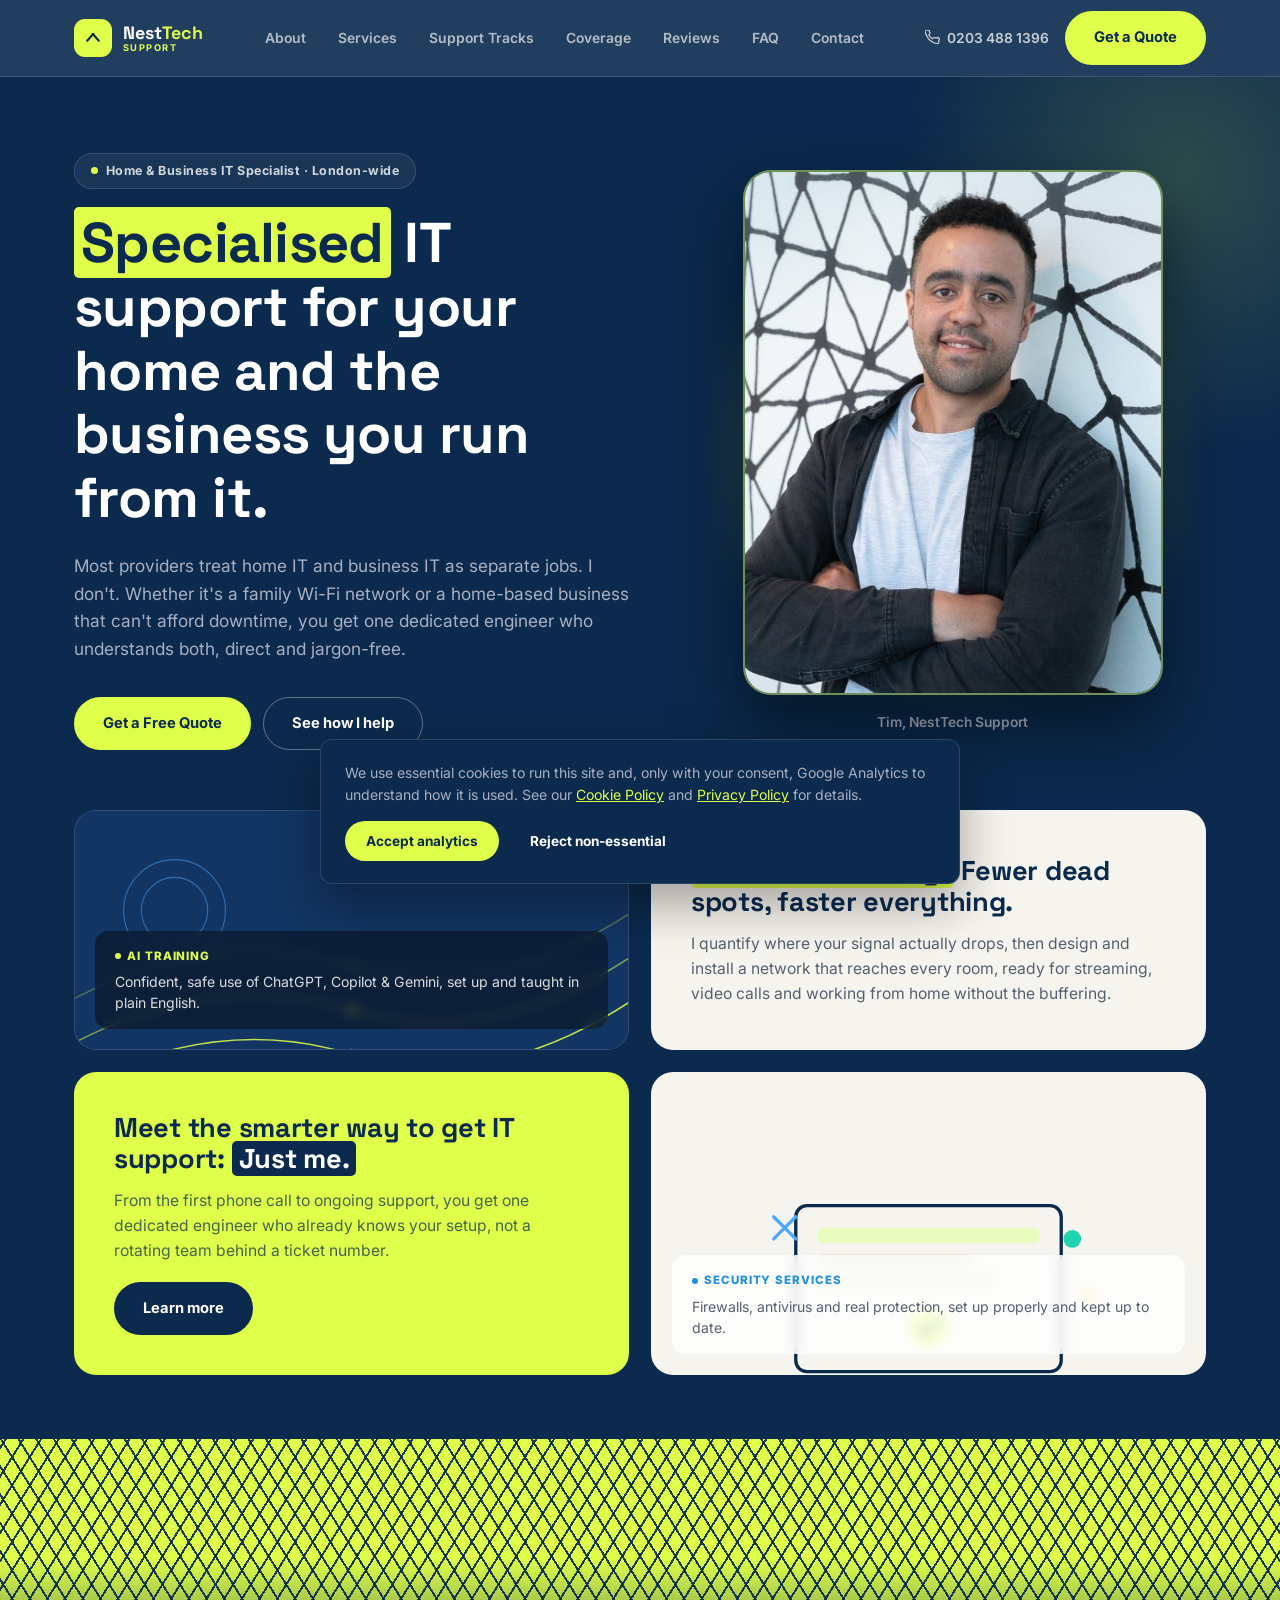
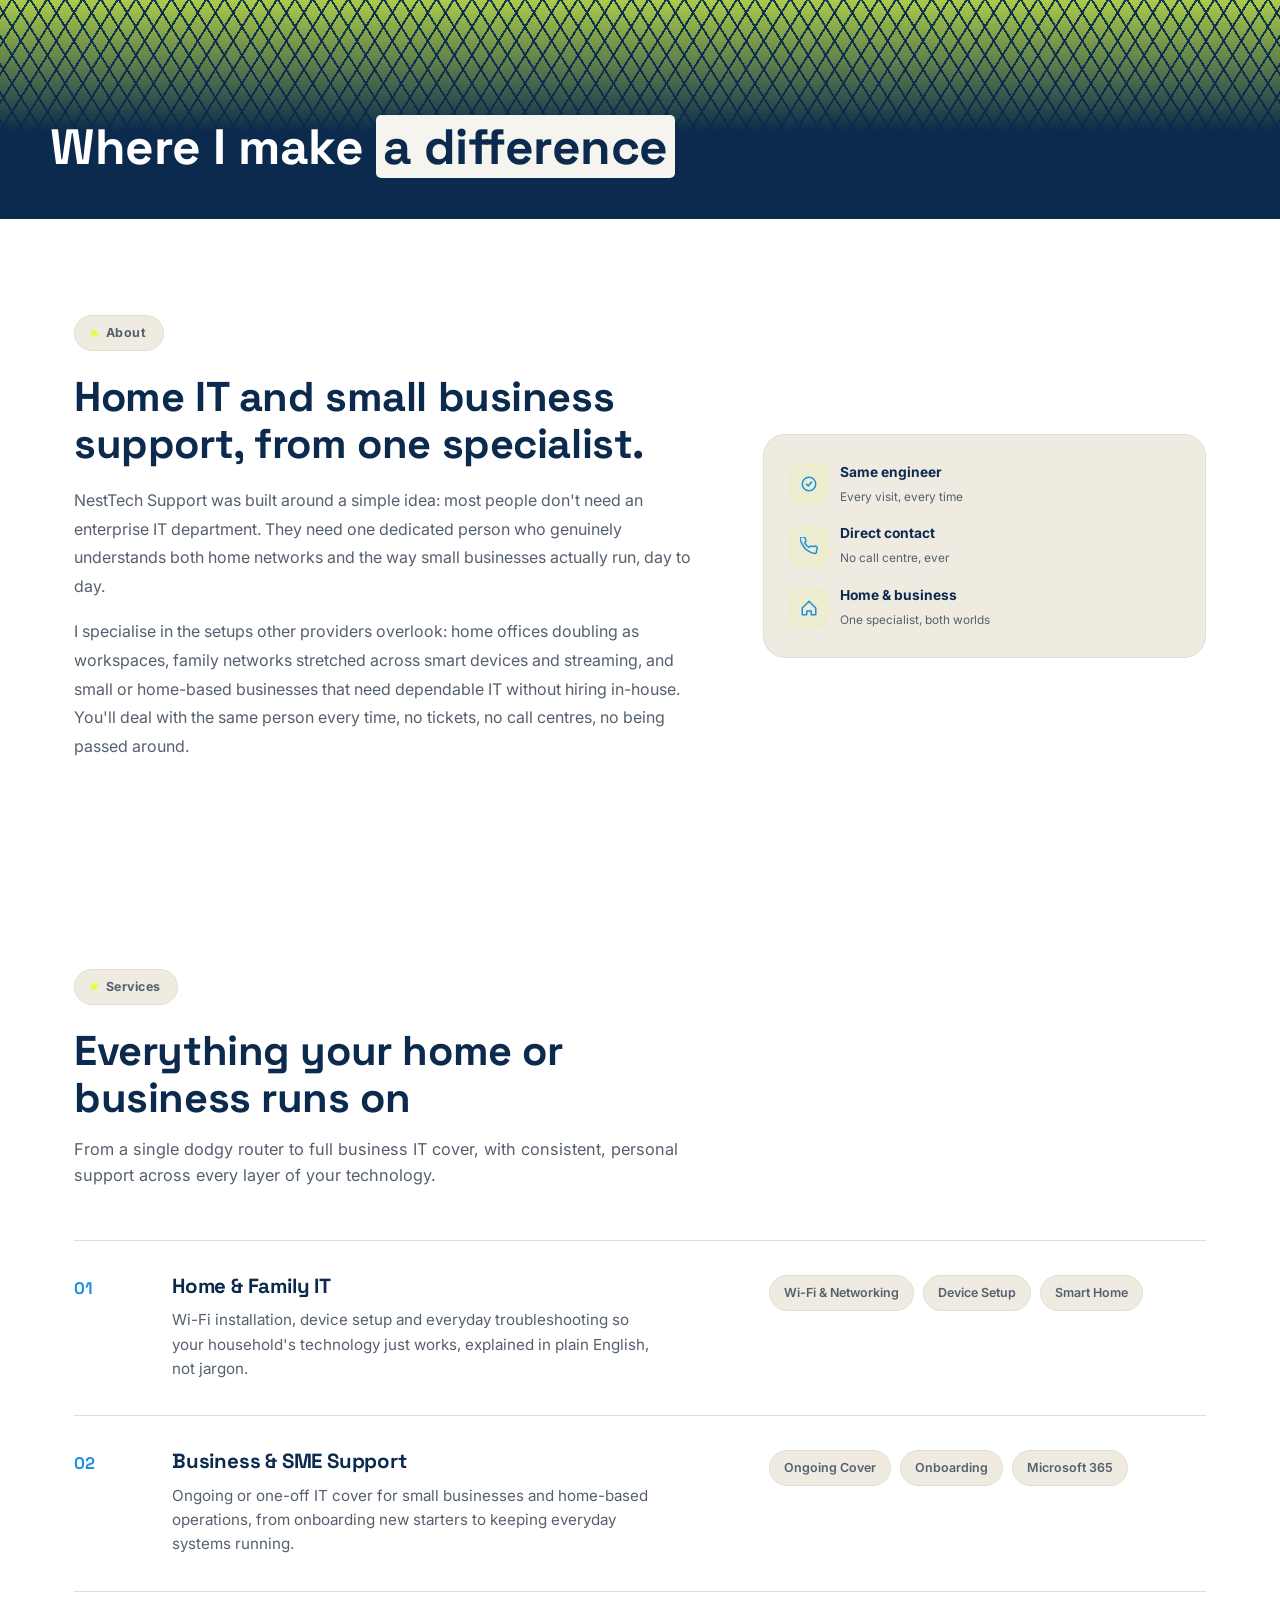
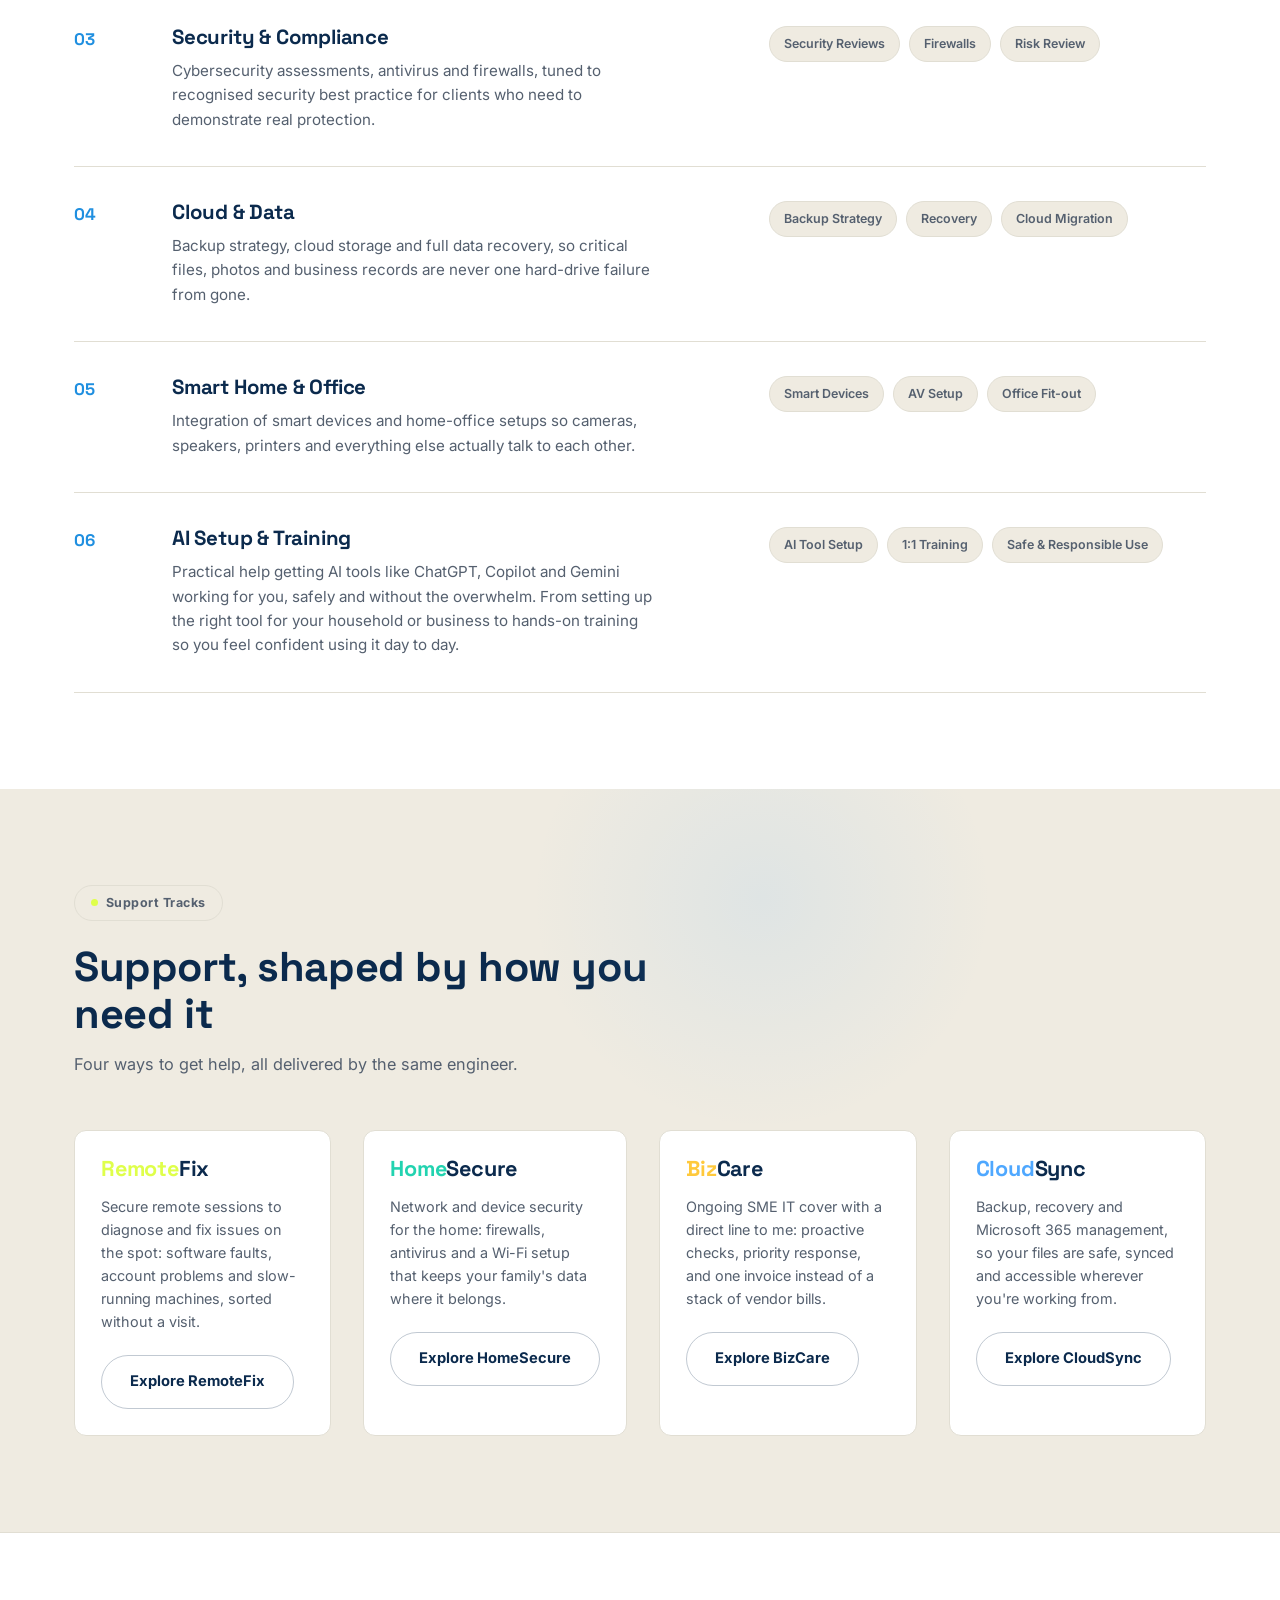
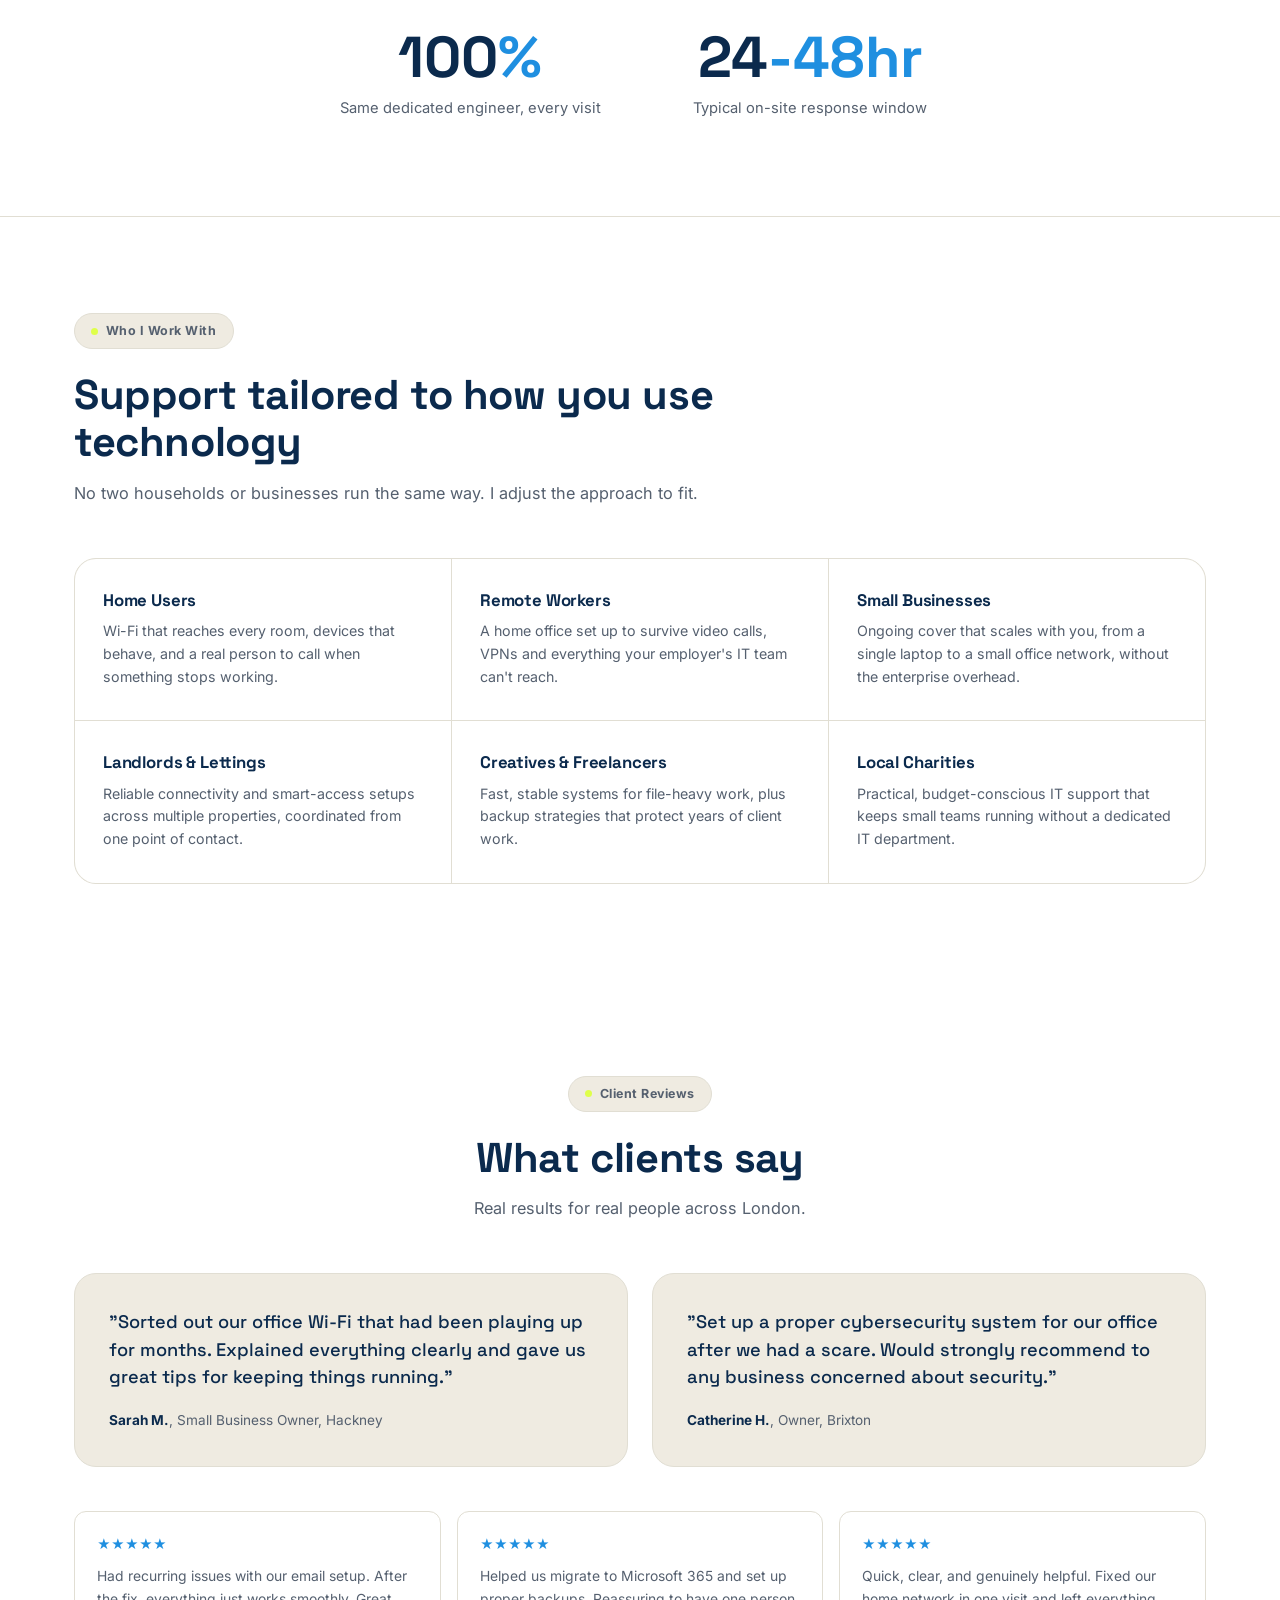
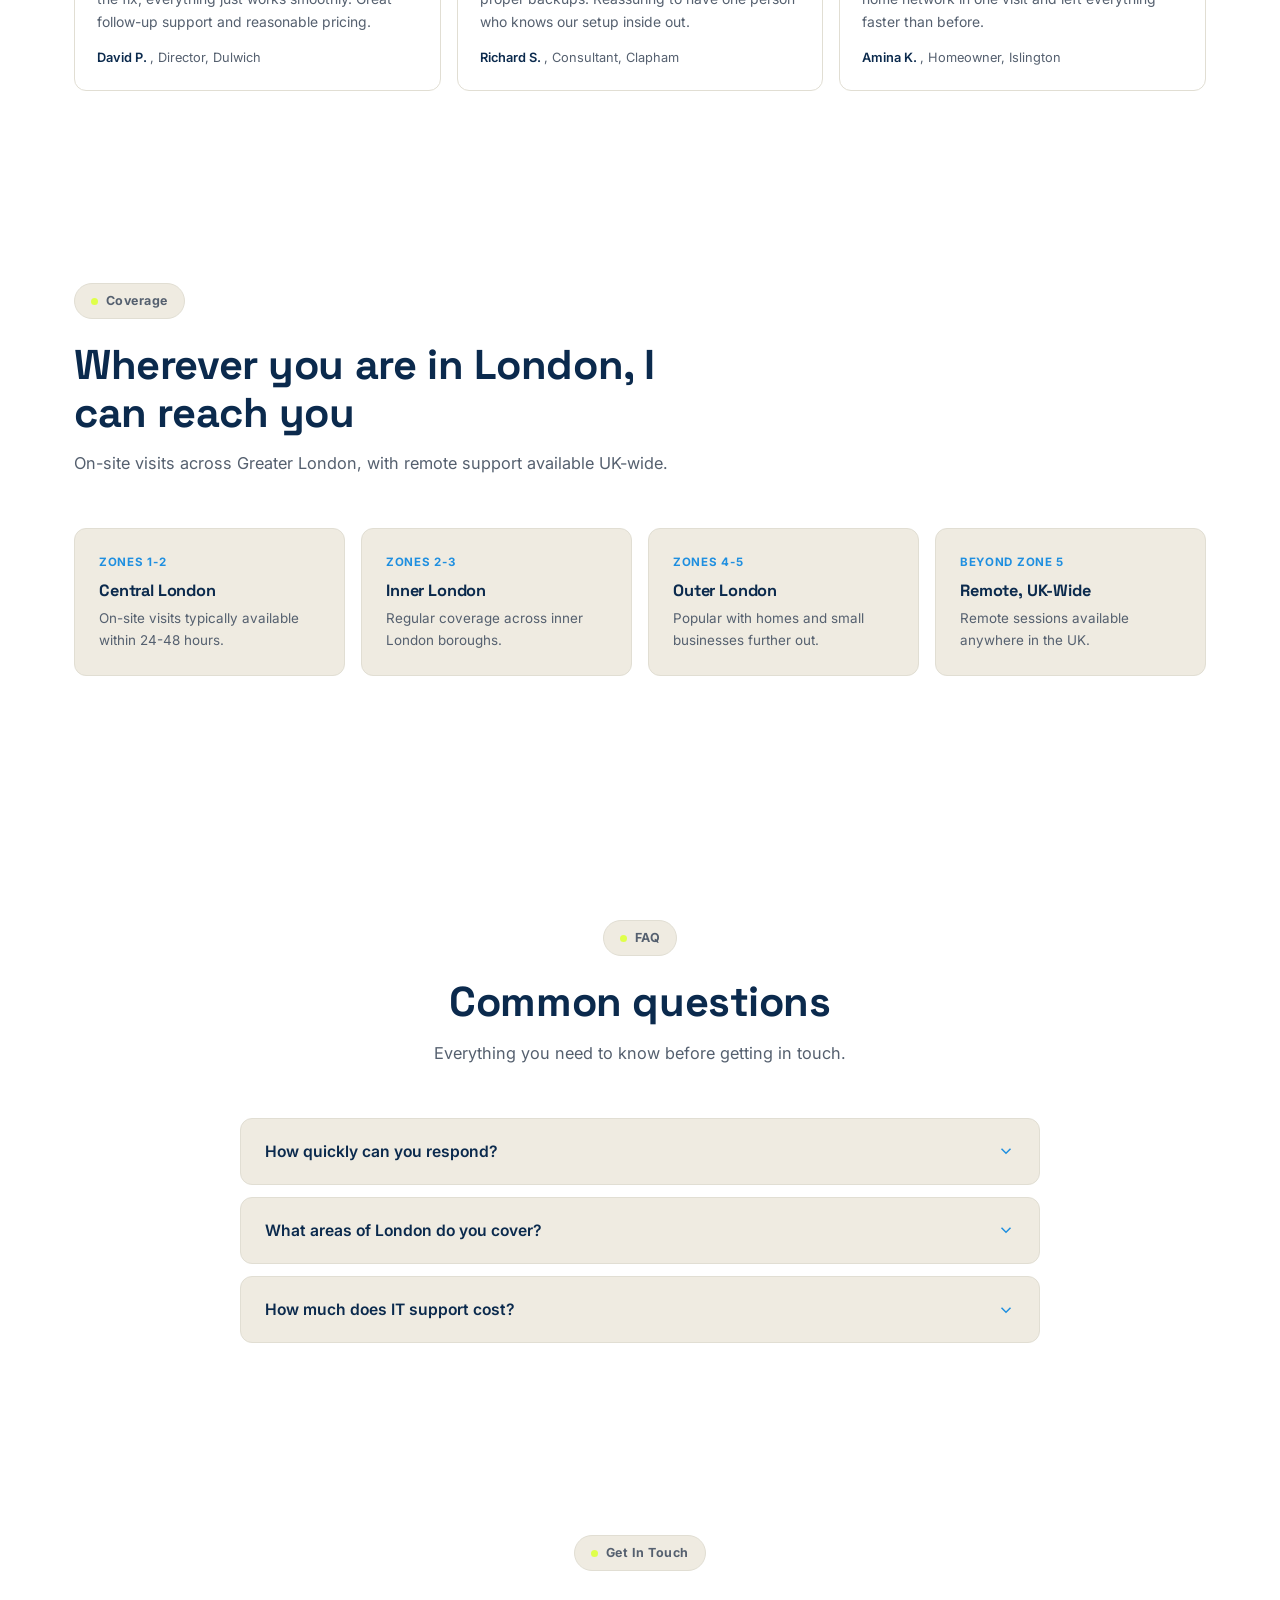
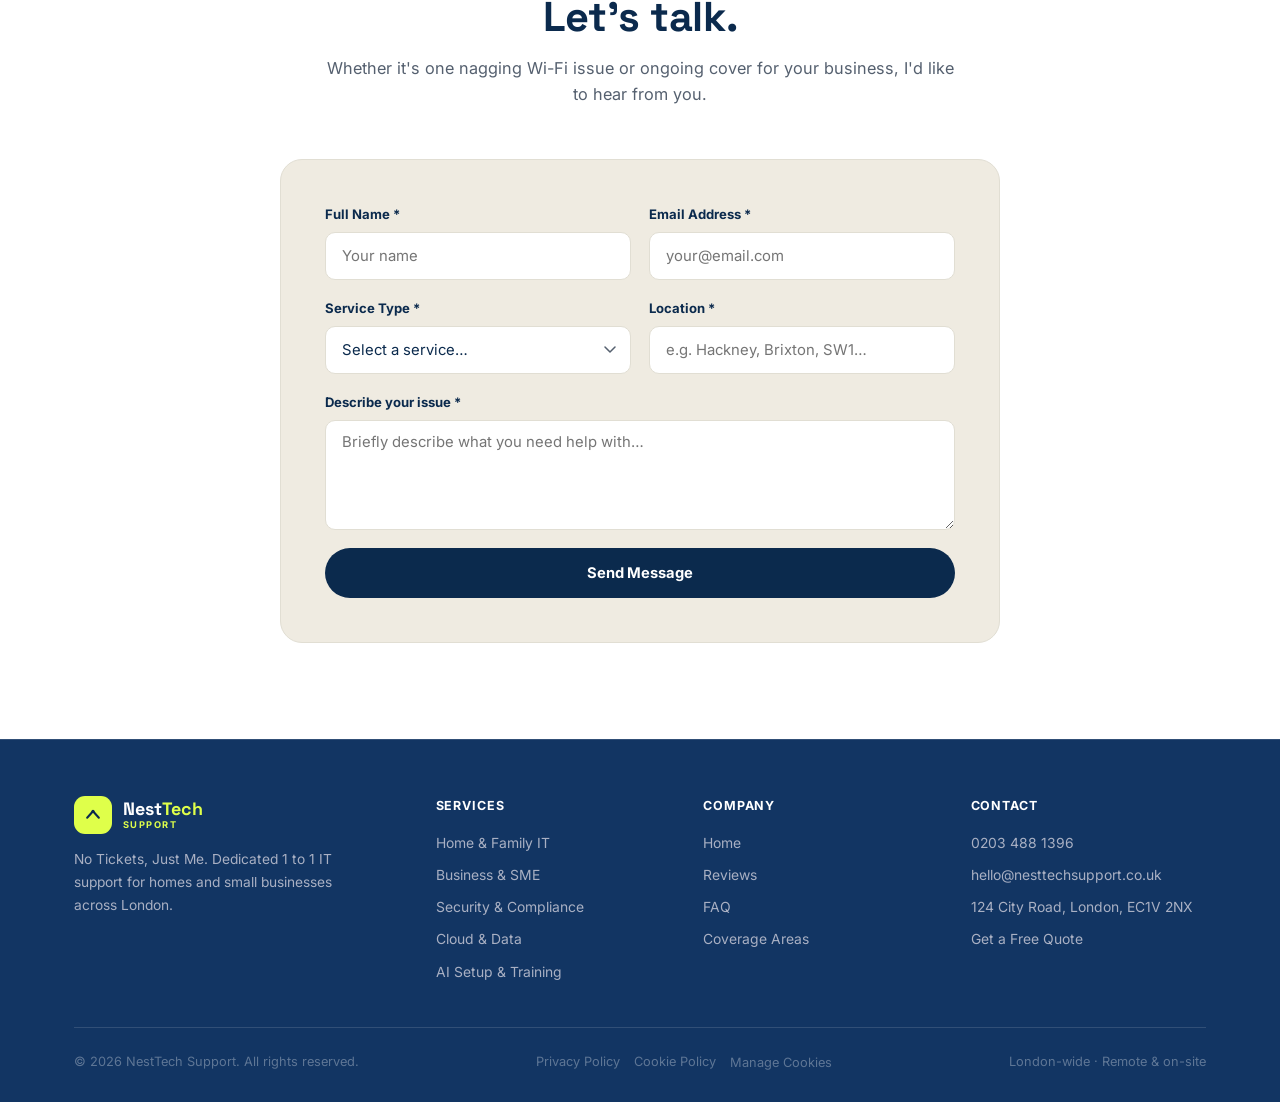
==== index.html @ c97bc536 "Add AI Training and Security Services snippets to hero illustration boxes The two decorative split-v" ====
<!DOCTYPE html>
<html lang="en">
<head>
<!-- Google tag (gtag.js) is loaded conditionally by cookie-consent.js, only after the visitor accepts analytics cookies -->
<meta charset="UTF-8" />
<meta name="viewport" content="width=device-width, initial-scale=1.0" />
<title>NestTech Support | 1 to 1 IT Support Across London</title>
<meta name="description" content="NestTech Support: 1 to 1 IT support for homes and small businesses across London. Remote and on-site. Call 0203 488 1396." />
<meta name="robots" content="index, follow" />
<link rel="canonical" href="https://nesttechsupport.com/" />
<meta property="og:title" content="NestTech Support | 1 to 1 IT Support Across London" />
<meta property="og:description" content="Direct, personal IT support for homes and small businesses across London. No tickets, no call centres, just one dedicated engineer." />
<meta property="og:type" content="website" />
<meta property="og:url" content="https://nesttechsupport.com/" />
<meta property="og:image" content="https://nesttechsupport.com/nesttech-support-it-engineer-london.jpg" />
<meta property="og:locale" content="en_GB" />
<meta name="twitter:card" content="summary_large_image" />
<meta name="twitter:title" content="NestTech Support | 1 to 1 IT Support London" />
<meta name="twitter:description" content="Direct, personal IT support for homes and small businesses across London. Call 0203 488 1396." />
<meta name="twitter:image" content="https://nesttechsupport.com/nesttech-support-it-engineer-london.jpg" />
<script type="application/ld+json">
{
  "@context": "https://schema.org",
  "@type": "LocalBusiness",
  "@id": "https://nesttechsupport.com/#business",
  "name": "NestTech Support",
  "description": "1 to 1 IT support for homes and small businesses across London. Direct, jargon-free help with Wi-Fi, networks, devices, security, backups and small business IT, delivered by the same engineer every time.",
  "url": "https://nesttechsupport.com",
  "telephone": "+442034881396",
  "email": "hello@nesttechsupport.co.uk",
  "image": "https://nesttechsupport.com/nesttech-support-it-engineer-london.jpg",
  "address": { "@type": "PostalAddress", "streetAddress": "124 City Road", "addressLocality": "London", "postalCode": "EC1V 2NX", "addressCountry": "GB" },
  "areaServed": [
    { "@type": "City", "name": "London" },
    { "@type": "Country", "name": "United Kingdom" }
  ],
  "openingHours": "Mo-Sa 08:00-20:00",
  "priceRange": "££",
  "knowsAbout": ["Home Wi-Fi and networking", "Small business IT support", "Cybersecurity and firewalls", "Cloud backup and data recovery", "Smart home setup", "Microsoft 365", "AI tools setup and training"],
  "hasOfferCatalog": {
    "@type": "OfferCatalog",
    "name": "IT Support Services",
    "itemListElement": [
      { "@type": "Offer", "itemOffered": { "@type": "Service", "name": "Home & Family IT", "description": "Wi-Fi installation, device setup and everyday troubleshooting for homes." } },
      { "@type": "Offer", "itemOffered": { "@type": "Service", "name": "Business & SME Support", "description": "Ongoing or one-off IT cover for small businesses and home-based operations." } },
      { "@type": "Offer", "itemOffered": { "@type": "Service", "name": "Security Services", "description": "Cybersecurity assessments, antivirus and firewalls for homes and businesses." } },
      { "@type": "Offer", "itemOffered": { "@type": "Service", "name": "Cloud & Data Backup", "description": "Backup strategy, cloud storage and data recovery." } },
      { "@type": "Offer", "itemOffered": { "@type": "Service", "name": "Smart Home & Office Setup", "description": "Integration of smart devices and home-office technology." } },
      { "@type": "Offer", "itemOffered": { "@type": "Service", "name": "AI Setup & Training", "description": "Setup and hands-on training for AI tools such as ChatGPT, Copilot and Gemini, for homes and small businesses." } }
    ]
  }
}
</script>
<script type="application/ld+json">
{
  "@context": "https://schema.org",
  "@type": "FAQPage",
  "mainEntity": [
    {
      "@type": "Question",
      "name": "How quickly can you respond?",
      "acceptedAnswer": { "@type": "Answer", "text": "For remote support I can often connect within the hour. On-site visits are typically booked within 24-48 hours, with same-day availability depending on schedule. Call 0203 488 1396 for urgent issues." }
    },
    {
      "@type": "Question",
      "name": "What areas of London do you cover?",
      "acceptedAnswer": { "@type": "Answer", "text": "The whole of Greater London, zones 1 through 5, covering both central boroughs and outer suburbs. Remote support is available UK-wide." }
    },
    {
      "@type": "Question",
      "name": "How much does IT support cost?",
      "acceptedAnswer": { "@type": "Answer", "text": "Remote sessions start from £45 and on-site visits from £75. A free quote is always available before any work begins, no hidden charges." }
    }
  ]
}
</script>
<link rel="preconnect" href="https://fonts.googleapis.com" />
<link rel="preconnect" href="https://fonts.gstatic.com" crossorigin />
<link href="https://fonts.googleapis.com/css2?family=Space+Grotesk:wght@500;600;700&family=Inter:wght@400;500;600;700;800&display=swap" rel="stylesheet" />
<link rel="icon" type="image/svg+xml" href="data:image/svg+xml,%3Csvg xmlns='http://www.w3.org/2000/svg' viewBox='0 0 64 64'%3E%3Crect width='64' height='64' rx='16' fill='%23DFFF4A'/%3E%3Cpath d='M15 40 L32 21 L49 40' stroke='white' stroke-width='5.5' fill='none' stroke-linecap='round' stroke-linejoin='round'/%3E%3Ccircle cx='32' cy='21' r='4.5' fill='white'/%3E%3C/svg%3E" />
<link rel="icon" type="image/png" sizes="32x32" href="favicon-32x32.png" />
<link rel="icon" type="image/png" sizes="16x16" href="favicon-16x16.png" />
<link rel="apple-touch-icon" sizes="180x180" href="apple-touch-icon.png" />
<link rel="shortcut icon" href="favicon.ico" />
<link rel="stylesheet" href="cookie-consent.css" />
<script src="cookie-consent.js" defer></script>

<style>
  :root {
    --ink:        #0B2A4D;
    --panel:      #123563;
    --panel2:     #17406F;
    --edge:       rgba(255,255,255,.13);
    --paper:      #F6F4EE;
    --paper2:     #EFEBE1;
    --amber:      #DFFF4A;
    --amber-dark: #1F8FE0;
    --amber-soft: #EAFBBF;
    --teal:       #22D3B0;
    --gold:       #FFC93C;
    --sky:        #4FA8FF;
    --white:      #ffffff;
    --body-d:     #A9B0C3;
    --body-l:     #55606F;
    --line-l:     #E1DED3;
    --r:          22px;
    --r-sm:       12px;
  }
  * , *::before, *::after { box-sizing: border-box; margin: 0; padding: 0; }
  html { scroll-behavior: smooth; }
  body { font-family: 'Inter', sans-serif; background: var(--white); color: var(--ink); line-height: 1.6; -webkit-font-smoothing: antialiased; }
  img { max-width: 100%; display: block; }
  a { color: inherit; text-decoration: none; }
  ul { list-style: none; }
  .container { max-width: 1180px; margin: 0 auto; padding: 0 24px; }
  ::selection { background: var(--amber); color: var(--ink); }
  :focus-visible { outline: 2px solid var(--amber); outline-offset: 3px; }
  mark { font-style: normal; padding: 0 7px; border-radius: 5px; box-decoration-break: clone; -webkit-box-decoration-break: clone; }
  mark.hl-light { background: var(--paper); color: var(--ink); }
  mark.hl-amber { background: var(--amber); color: var(--ink); }
  mark.hl-dark  { background: var(--ink); color: var(--white); }

  h1, h2, h3, h4 { font-family: 'Space Grotesk', sans-serif; font-weight: 700; line-height: 1.14; letter-spacing: -.01em; }
  h2 { font-size: clamp(1.9rem, 3.6vw, 2.6rem); }
  h3 { font-size: 1.2rem; }

  .btn { display: inline-flex; align-items: center; gap: 8px; padding: 14px 28px; border-radius: 100px; font-family: 'Inter', sans-serif; font-weight: 700; font-size: .92rem; cursor: pointer; transition: all .18s ease; border: 1.5px solid transparent; white-space: nowrap; }
  .btn-amber { background: var(--amber); color: var(--ink); }
  .btn-amber:hover { background: var(--white); transform: translateY(-2px); }
  .btn-outline-w { background: transparent; color: var(--white); border-color: rgba(255,255,255,.35); }
  .btn-outline-w:hover { border-color: #fff; background: rgba(255,255,255,.06); }
  .btn-outline-ink { background: transparent; color: var(--ink); border-color: rgba(11,42,77,.25); }
  .btn-outline-ink:hover { border-color: var(--ink); background: rgba(11,42,77,.05); }
  .btn-ink { background: var(--ink); color: var(--white); }
  .btn-ink:hover { background: #000; transform: translateY(-2px); }

  .eyebrow-pill { display: inline-flex; align-items: center; gap: 8px; background: var(--paper2); border: 1px solid var(--line-l); padding: 7px 16px; border-radius: 100px; font-size: .78rem; font-weight: 700; letter-spacing: .04em; color: var(--body-l); margin-bottom: 22px; }
  .eyebrow-pill .dot { width: 7px; height: 7px; border-radius: 50%; background: var(--amber); animation: dotPulse 2.2s ease-in-out infinite; }
  @keyframes dotPulse { 0%, 100% { opacity: 1; transform: scale(1); } 50% { opacity: .45; transform: scale(1.4); } }
  .on-dark .eyebrow-pill, .hero .eyebrow-pill { background: rgba(255,255,255,.06); border-color: var(--edge); color: rgba(255,255,255,.8); }
  .eyebrow-ink { display: inline-flex; align-items: center; gap: 8px; font-size: .78rem; font-weight: 800; letter-spacing: .08em; text-transform: uppercase; color: var(--amber-dark); margin-bottom: 14px; }

  section { padding: 96px 0; }
  .on-dark { background: var(--ink); color: var(--white); }
  .section-header { max-width: 640px; margin-bottom: 52px; }
  .section-header.center { margin-left: auto; margin-right: auto; text-align: center; }
  .section-header p { color: var(--body-l); margin-top: 14px; font-size: 1.02rem; }
  .on-dark .section-header p { color: var(--body-d); }
  .on-dark h2, .on-dark h3 { color: var(--white); }
  .eyebrow-pill.on-dark-pill { background: rgba(255,255,255,.06); border-color: var(--edge); color: rgba(255,255,255,.8); }

  /* ============ HEADER ============ */
  header { position: sticky; top: 0; z-index: 100; background: rgba(11,42,77,.9); backdrop-filter: blur(14px); border-bottom: 1px solid var(--edge); }
  .header-inner { display: flex; align-items: center; justify-content: space-between; height: 76px; }
  .logo { display: flex; align-items: center; gap: 11px; }
  .logo-mark { width: 38px; height: 38px; border-radius: 11px; background: var(--amber); display: flex; align-items: center; justify-content: center; flex-shrink: 0; }
  .logo-word { font-family: 'Space Grotesk', sans-serif; font-weight: 700; font-size: 1.12rem; color: var(--white); line-height: 1.1; }
  .logo-word span { color: var(--amber); }
  .logo-sub { display: block; font-family: 'Inter'; font-weight: 700; font-size: .58rem; letter-spacing: .16em; color: rgba(255,255,255,.42); margin-top: 1px; }
  nav { display: flex; align-items: center; gap: 2px; }
  nav a { color: rgba(255,255,255,.66); font-size: .87rem; font-weight: 600; padding: 9px 15px; border-radius: 100px; transition: all .15s; }
  nav a:hover { color: var(--white); background: rgba(255,255,255,.07); }
  .header-cta { display: flex; align-items: center; gap: 16px; }
  .header-phone { color: rgba(255,255,255,.75); font-size: .86rem; font-weight: 600; display: flex; align-items: center; gap: 7px; }
  .hamburger { display: none; background: none; border: none; cursor: pointer; padding: 8px; }
  .hamburger span { display: block; width: 22px; height: 2px; background: var(--white); margin: 5px 0; border-radius: 2px; }
  @media (max-width: 900px) {
    nav { display: none; }
    .header-phone { display: none; }
    .hamburger { display: block; }
    nav.open { display: flex; flex-direction: column; align-items: flex-start; position: absolute; top: 76px; left: 0; right: 0; background: var(--ink); padding: 12px 24px 22px; border-bottom: 1px solid var(--edge); gap: 2px; }
  }

  /* ============ HERO ============ */
  .hero { padding: 76px 0 0; position: relative; overflow: hidden; background: var(--ink); color: var(--white); }
  .hero::before { content:''; position:absolute; top:-200px; right:-200px; width:600px; height:600px; background: radial-gradient(circle, rgba(223,255,74,.16), transparent 65%); pointer-events:none; }
  .hero-top-grid { position: relative; z-index: 1; display: grid; grid-template-columns: 1.15fr 1fr; gap: 44px; align-items: center; margin-bottom: 60px; }
  @media (max-width: 900px) { .hero-top-grid { grid-template-columns: 1fr; } }
  .hero-inner { max-width: 620px; }
  .hero h1 { font-size: clamp(2.3rem, 4.6vw, 3.5rem); color: var(--white); margin-bottom: 22px; }
  .hero-lede { color: var(--body-d); font-size: 1.08rem; max-width: 560px; margin-bottom: 34px; }
  .hero-ctas { display: flex; gap: 12px; flex-wrap: wrap; }

  .hero-photo-col { position: relative; justify-self: center; width: 100%; max-width: 420px; }
  .hero-photo-glow { position: absolute; inset: -30px; background: radial-gradient(circle, rgba(223,255,74,.35), transparent 68%); filter: blur(10px); z-index: 0; animation: glowPulse 5s ease-in-out infinite; }
  .hero-photo-frame { position: relative; z-index: 1; border-radius: 28px; overflow: hidden; aspect-ratio: 4 / 5; box-shadow: 0 30px 70px rgba(0,0,0,.5); border: 2px solid rgba(223,255,74,.45); animation: floatY 6s ease-in-out infinite; background: var(--panel); }
  .hero-photo-frame img { width: 100%; height: 100%; object-fit: cover; display: block; }
  .hero-photo-caption { text-align: center; margin-top: 16px; font-size: .86rem; color: var(--body-d); font-weight: 600; }

  @keyframes floatY { 0%, 100% { transform: translateY(0); } 50% { transform: translateY(-14px); } }
  @keyframes glowPulse { 0%, 100% { opacity: .55; transform: scale(1); } 50% { opacity: .9; transform: scale(1.05); } }

  /* split visual+highlight rows (the "particularly good" pattern) */
  .split-rows { display: flex; flex-direction: column; gap: 22px; margin-bottom: 8px; }
  .split-row { display: grid; grid-template-columns: 1fr 1fr; gap: 22px; align-items: stretch; }
  @media (max-width: 820px) { .split-row { grid-template-columns: 1fr; } }
  .split-visual { border-radius: var(--r); overflow: hidden; background: var(--panel); border: 1px solid var(--edge); min-height: 240px; position: relative; }
  .split-card-paper { border-radius: var(--r); background: var(--paper); color: var(--ink); padding: 40px; display: flex; flex-direction: column; justify-content: center; }
  .split-card-paper h3 { font-size: clamp(1.35rem, 2.6vw, 1.7rem); margin-bottom: 14px; }
  .split-card-paper p { color: var(--body-l); font-size: .98rem; }
  .split-card-amber { border-radius: var(--r); background: var(--amber); color: var(--ink); padding: 40px; display: flex; flex-direction: column; justify-content: center; }
  .split-card-amber h3 { font-size: clamp(1.35rem, 2.6vw, 1.7rem); margin-bottom: 14px; }
  .split-card-amber p { color: rgba(11,42,77,.72); font-size: .98rem; margin-bottom: 18px; }
  .split-illustration { position: absolute; inset: 0; }
  .split-visual-caption { position: absolute; left: 20px; right: 20px; bottom: 20px; z-index: 2; padding: 16px 20px; border-radius: 14px; }
  .split-visual-caption .tag { display: flex; align-items: center; gap: 6px; font-size: .72rem; font-weight: 800; letter-spacing: .08em; text-transform: uppercase; margin-bottom: 6px; }
  .split-visual-caption p { font-size: .88rem; line-height: 1.5; margin: 0; }
  .split-visual-caption.on-dark { background: rgba(9,13,24,.55); backdrop-filter: blur(6px); -webkit-backdrop-filter: blur(6px); }
  .split-visual-caption.on-dark .tag { color: var(--amber); }
  .split-visual-caption.on-dark p { color: rgba(255,255,255,.85); }
  .split-visual-caption.on-light { background: rgba(255,255,255,.78); backdrop-filter: blur(6px); -webkit-backdrop-filter: blur(6px); }
  .split-visual-caption.on-light .tag { color: var(--amber-dark); }
  .split-visual-caption.on-light p { color: var(--body-l); }

  /* ============ HALFTONE IMPACT BAND ============ */
  .impact-band { position: relative; background: var(--ink); min-height: 380px; display: flex; align-items: flex-end; overflow: hidden; padding: 0; }
  .halftone-layer { position: absolute; top: 0; left: 0; right: 0; height: 82%; background: var(--amber);
    background-image:
      repeating-linear-gradient(58deg, rgba(11,42,77,.92) 0 2px, transparent 2px 15px),
      repeating-linear-gradient(-58deg, rgba(11,42,77,.92) 0 2px, transparent 2px 15px);
    -webkit-mask-image: linear-gradient(to bottom, #000 0%, #000 38%, transparent 94%);
    mask-image: linear-gradient(to bottom, #000 0%, #000 38%, transparent 94%);
  }
  .impact-content { position: relative; z-index: 1; padding: 44px 0 44px; width: 100%; }
  .impact-content h2 { font-size: clamp(2rem, 4.6vw, 3.1rem); color: var(--white); }

  /* ============ ABOUT ============ */
  .about-grid { display: grid; grid-template-columns: 1.3fr .9fr; gap: 48px; align-items: center; }
  @media (max-width: 820px) { .about-grid { grid-template-columns: 1fr; } }
  .about-grid h2 { margin-bottom: 18px; color: var(--ink); }
  .about-grid p { color: var(--body-l); font-size: 1rem; line-height: 1.8; margin-bottom: 16px; }
  .about-badges { display: flex; flex-direction: column; gap: 14px; background: var(--paper2); border: 1px solid var(--line-l); border-radius: var(--r); padding: 26px; }
  .cred-badge-sm { display: flex; align-items: center; gap: 12px; }
  .cred-badge-sm .ic { width: 38px; height: 38px; border-radius: 10px; background: rgba(223,255,74,.1); border: 1px solid rgba(223,255,74,.25); color: var(--amber-dark); display: flex; align-items: center; justify-content: center; flex-shrink: 0; }
  .cred-badge-sm strong { display: block; font-size: .86rem; color: var(--ink); }
  .cred-badge-sm span { font-size: .74rem; color: var(--body-l); }

  /* ============ NUMBERED CAPABILITIES ============ */
  .cap-list { display: flex; flex-direction: column; }
  .cap-row { display: grid; grid-template-columns: 70px 1.3fr 1fr; gap: 28px; padding: 34px 0; border-top: 1px solid var(--line-l); align-items: start; }
  .cap-list .cap-row:last-child { border-bottom: 1px solid var(--line-l); }
  @media (max-width: 760px) { .cap-row { grid-template-columns: 50px 1fr; } .cap-row .cap-pills { grid-column: 2; } }
  .cap-num { font-family: 'Space Grotesk', sans-serif; font-weight: 700; font-size: 1.05rem; color: var(--amber-dark); }
  .cap-row h3 { font-size: 1.28rem; margin-bottom: 10px; color: var(--ink); }
  .cap-row p { color: var(--body-l); font-size: .95rem; max-width: 480px; }
  .cap-pills { display: flex; flex-wrap: wrap; gap: 9px; align-content: flex-start; }
  .cap-pill { font-size: .78rem; font-weight: 600; color: var(--body-l); border: 1px solid var(--line-l); padding: 7px 14px; border-radius: 100px; background: var(--paper2); }

  /* ============ SUITE / TABS ============ */
  .suite { background: var(--paper2); position: relative; overflow: hidden; }
  .suite::before { content:''; position:absolute; top:-140px; left:40%; width:500px; height:500px; background: radial-gradient(circle, rgba(79,168,255,.10), transparent 65%); pointer-events:none; }
  .suite-grid { position: relative; z-index: 1; display: grid; grid-template-columns: repeat(4, 1fr); gap: 32px; }
  @media (max-width: 940px) { .suite-grid { grid-template-columns: 1fr 1fr; } }
  @media (max-width: 560px) { .suite-grid { grid-template-columns: 1fr; } }
  .suite-item { background: var(--white); border: 1px solid var(--line-l); border-radius: var(--r-sm); padding: 26px; transition: transform .25s ease, box-shadow .25s ease, border-color .25s ease; }
  .suite-item:hover { transform: translateY(-5px); box-shadow: 0 18px 34px rgba(11,42,77,.08); border-color: rgba(223,255,74,.35); }
  .suite-item h3 { font-size: 1.35rem; margin-bottom: 14px; }
  .suite-item h3 .c2 { color: var(--ink); }
  .suite-item p { color: var(--body-l); font-size: .9rem; margin-bottom: 22px; min-height: 84px; }

  /* ============ STATS ============ */
  .stats-band { background: var(--white); border-top: 1px solid var(--line-l); border-bottom: 1px solid var(--line-l); }
  .stats-grid { display: grid; grid-template-columns: repeat(3, 1fr); gap: 32px; text-align: center; }
  .stats-grid.stats-grid-2 { grid-template-columns: repeat(2, 1fr); max-width: 620px; margin: 0 auto; gap: 60px; }
  @media (max-width: 700px) { .stats-grid { grid-template-columns: 1fr; } .stats-grid.stats-grid-2 { gap: 32px; } }
  .stat-num { font-family: 'Space Grotesk', sans-serif; font-weight: 700; font-size: clamp(2.6rem, 5vw, 3.6rem); color: var(--ink); line-height: 1; }
  .stat-num span { color: var(--amber-dark); }
  .stat-label { color: var(--body-l); font-size: .92rem; margin-top: 10px; }

  /* ============ AUDIENCE GRID ============ */
  .audience-grid { display: grid; grid-template-columns: repeat(3, 1fr); gap: 1px; background: var(--line-l); border: 1px solid var(--line-l); border-radius: var(--r); overflow: hidden; }
  @media (max-width: 820px) { .audience-grid { grid-template-columns: 1fr 1fr; } }
  @media (max-width: 560px) { .audience-grid { grid-template-columns: 1fr; } }
  .audience-cell { background: var(--white); padding: 32px 28px; transition: background .25s ease; }
  .audience-cell:hover { background: var(--paper2); }
  .audience-cell h3 { font-size: 1.05rem; margin-bottom: 10px; color: var(--ink); }
  .audience-cell p { color: var(--body-l); font-size: .89rem; }

  /* ============ TESTIMONIALS ============ */
  .testi-feature { display: grid; grid-template-columns: 1fr 1fr; gap: 24px; margin-bottom: 44px; }
  @media (max-width: 820px) { .testi-feature { grid-template-columns: 1fr; } }
  .testi-quote { background: var(--paper2); border: 1px solid var(--line-l); border-radius: var(--r); padding: 34px; }
  .testi-quote p.quote { font-family: 'Space Grotesk', sans-serif; font-size: 1.14rem; font-weight: 500; color: var(--ink); margin-bottom: 20px; line-height: 1.5; }
  .testi-quote .who { color: var(--body-l); font-size: .85rem; }
  .testi-quote .who strong { color: var(--ink); }
  .testi-grid-mini { display: grid; grid-template-columns: repeat(auto-fit, minmax(230px, 1fr)); gap: 16px; }
  .testi-mini { background: var(--white); border: 1px solid var(--line-l); border-radius: var(--r-sm); padding: 22px; transition: transform .25s ease, box-shadow .25s ease; }
  .testi-mini:hover { transform: translateY(-4px); box-shadow: 0 14px 28px rgba(11,42,77,.07); }
  .testi-mini .stars { color: var(--amber-dark); font-size: .82rem; margin-bottom: 10px; }
  .testi-mini p { color: var(--body-l); font-size: .87rem; margin-bottom: 14px; line-height: 1.65; }
  .testi-mini .who { font-size: .8rem; color: var(--ink); font-weight: 600; }
  .testi-mini .role { color: var(--body-l); font-weight: 400; }

  /* ============ COVERAGE / OFFICE-STYLE GRID ============ */
  .coverage-grid { display: grid; grid-template-columns: repeat(4, 1fr); gap: 16px; margin-bottom: 52px; }
  @media (max-width: 900px) { .coverage-grid { grid-template-columns: 1fr 1fr; } }
  @media (max-width: 560px) { .coverage-grid { grid-template-columns: 1fr; } }
  .coverage-card { background: var(--paper2); border: 1px solid var(--line-l); border-radius: var(--r-sm); padding: 24px; transition: transform .25s ease, box-shadow .25s ease; }
  .coverage-card:hover { transform: translateY(-4px); box-shadow: 0 14px 28px rgba(11,42,77,.07); }
  .coverage-card .tag-mini { font-size: .72rem; font-weight: 700; letter-spacing: .06em; text-transform: uppercase; color: var(--amber-dark); margin-bottom: 10px; display: block; }
  .coverage-card h4 { font-family: 'Space Grotesk'; font-size: 1.02rem; margin-bottom: 8px; color: var(--ink); }
  .coverage-card p { font-size: .84rem; color: var(--body-l); }

  /* ============ FAQ ============ */
  .faq-list { max-width: 800px; margin: 0 auto; display: flex; flex-direction: column; gap: 12px; }
  .faq-item { background: var(--paper2); border: 1px solid var(--line-l); border-radius: var(--r-sm); padding: 20px 24px; cursor: pointer; transition: border-color .2s ease; }
  .faq-item:hover { border-color: rgba(223,255,74,.4); }
  .faq-item summary { font-weight: 600; font-size: .98rem; color: var(--ink); list-style: none; display: flex; justify-content: space-between; align-items: center; gap: 12px; }
  .faq-item summary::-webkit-details-marker { display: none; }
  .faq-item summary svg { flex-shrink: 0; transition: transform .2s; color: var(--amber-dark); }
  .faq-item[open] summary svg { transform: rotate(180deg); }
  .faq-item p { margin-top: 14px; color: var(--body-l); font-size: .92rem; line-height: 1.72; }

  /* ============ CONTACT ============ */
  .contact-wrap { max-width: 720px; margin: 0 auto; }
  .contact-form { background: var(--paper2); color: var(--ink); border-radius: var(--r); padding: 44px; border: 1px solid var(--line-l); }
  .form-row { display: grid; grid-template-columns: 1fr 1fr; gap: 18px; align-items: start; }
  @media (max-width: 560px) { .form-row { grid-template-columns: 1fr; } .contact-form { padding: 28px; } }
  .form-group { display: flex; flex-direction: column; gap: 0; margin-bottom: 18px; }
  .form-group label { font-size: .82rem; font-weight: 700; color: var(--ink); display: block; margin-bottom: 7px; }
  .form-group input, .form-group select {
    width: 100%; height: 48px; padding: 0 16px; border: 1.5px solid var(--line-l); border-radius: 10px;
    font-family: 'Inter'; font-size: .93rem; color: var(--ink); background: var(--white);
    transition: border-color .2s; outline: none; box-sizing: border-box; -webkit-appearance: none; appearance: none;
  }
  .form-group select {
    background-image: url("data:image/svg+xml,%3Csvg xmlns='http://www.w3.org/2000/svg' width='12' height='8' viewBox='0 0 12 8'%3E%3Cpath d='M1 1l5 5 5-5' stroke='%2355606F' stroke-width='1.5' fill='none' stroke-linecap='round' stroke-linejoin='round'/%3E%3C/svg%3E");
    background-repeat: no-repeat; background-position: right 14px center; padding-right: 36px; cursor: pointer;
  }
  .form-group textarea {
    width: 100%; padding: 12px 16px; border: 1.5px solid var(--line-l); border-radius: 10px; font-family: 'Inter';
    font-size: .93rem; color: var(--ink); background: var(--white); transition: border-color .2s; outline: none;
    box-sizing: border-box; resize: vertical; min-height: 110px;
  }
  .form-group input:focus, .form-group textarea:focus, .form-group select:focus { border-color: var(--amber); }
  .form-group .error { font-size: .77rem; color: #d93025; display: none; margin-top: 5px; }
  .form-group.has-error input, .form-group.has-error textarea, .form-group.has-error select { border-color: #d93025; }
  .form-group.has-error .error { display: block; }
  .form-success { display: none; text-align: center; padding: 36px; background: var(--amber-soft); border-radius: var(--r-sm); }
  .form-success h4 { font-family: 'Space Grotesk'; font-size: 1.5rem; color: var(--ink); margin-bottom: 8px; }
  .form-success p { color: var(--body-l); }

  /* ============ FOOTER ============ */
  footer { background: var(--panel); padding: 56px 0 30px; border-top: 1px solid var(--edge); }
  .footer-inner { display: grid; grid-template-columns: 1.4fr 1fr 1fr 1fr; gap: 32px; margin-bottom: 44px; }
  @media (max-width: 780px) { .footer-inner { grid-template-columns: 1fr 1fr; } }
  @media (max-width: 480px) { .footer-inner { grid-template-columns: 1fr; } }
  .footer-brand p { color: var(--body-d); font-size: .86rem; line-height: 1.7; margin-top: 14px; max-width: 260px; }
  .footer-links h5 { color: var(--white); font-size: .78rem; font-weight: 700; text-transform: uppercase; letter-spacing: .07em; margin-bottom: 16px; }
  .footer-links ul { display: flex; flex-direction: column; gap: 10px; }
  .footer-links a { color: var(--body-d); font-size: .87rem; transition: color .15s; }
  .footer-links a:hover { color: var(--amber); }
  .footer-links ul li { color: var(--body-d); font-size: .87rem; }
  .footer-bottom { border-top: 1px solid var(--edge); padding-top: 24px; display: flex; justify-content: space-between; align-items: center; flex-wrap: wrap; gap: 12px; }
  .footer-bottom p { color: rgba(255,255,255,.32); font-size: .8rem; }
  .footer-legal { display: flex; align-items: center; gap: 14px; flex-wrap: wrap; }
  .footer-legal a, .footer-legal button { color: rgba(255,255,255,.32); font-size: .8rem; background: none; border: none; padding: 0; cursor: pointer; font-family: inherit; transition: color .15s; }
  .footer-legal a:hover, .footer-legal button:hover { color: var(--amber); }

  /* ============ FADE-UP ============ */
  .fade-up { opacity: 0; transform: translateY(20px); transition: opacity .55s ease, transform .55s ease; }
  .fade-up.visible { opacity: 1; transform: none; }
  @media (prefers-reduced-motion: reduce) { .fade-up { transition: none; opacity: 1; transform: none; } html { scroll-behavior: auto; } .hero-photo-frame, .hero-photo-glow { animation: none !important; } }
</style>
</head>
<body>

<header>
  <div class="container">
    <div class="header-inner">
      <a href="#home" class="logo" aria-label="NestTech Support home">
        <div class="logo-mark">
          <svg width="22" height="22" viewBox="0 0 64 64" xmlns="http://www.w3.org/2000/svg">
            <path d="M15 40 L32 21 L49 40" stroke="#0B2A4D" stroke-width="6" fill="none" stroke-linecap="round" stroke-linejoin="round"/>
            <circle cx="32" cy="21" r="4.5" fill="#0B2A4D"/>
          </svg>
        </div>
        <span class="logo-word">Nest<span>Tech</span><span class="logo-sub">SUPPORT</span></span>
      </a>
      <nav id="nav">
        <a href="#about">About</a>
        <a href="#services">Services</a>
        <a href="#suite">Support Tracks</a>
        <a href="#coverage">Coverage</a>
        <a href="#testimonials">Reviews</a>
        <a href="#faq">FAQ</a>
        <a href="#contact">Contact</a>
      </nav>
      <div class="header-cta">
        <a href="tel:02034881396" class="header-phone">
          <svg width="15" height="15" fill="none" viewBox="0 0 24 24" stroke="currentColor" stroke-width="2" stroke-linecap="round" stroke-linejoin="round"><path d="M22 16.92v3a2 2 0 01-2.18 2 19.79 19.79 0 01-8.63-3.07A19.5 19.5 0 013.07 9.81a19.79 19.79 0 01-3.07-8.67A2 2 0 012 0h3a2 2 0 012 1.72c.127.96.361 1.903.7 2.81a2 2 0 01-.45 2.11L6.09 7.91a16 16 0 006 6l1.27-1.27a2 2 0 012.11-.45c.907.339 1.85.573 2.81.7A2 2 0 0122 16.92z"/></svg>
          0203 488 1396
        </a>
        <a href="#contact" class="btn btn-amber">Get a Quote</a>
        <button class="hamburger" aria-label="Toggle menu" onclick="this.closest('header').querySelector('nav').classList.toggle('open')">
          <span></span><span></span><span></span>
        </button>
      </div>
    </div>
  </div>
</header>

<!-- HERO -->
<section class="hero" id="home" style="padding-bottom:56px;">
  <div class="container">
    <div class="hero-top-grid">
      <div class="hero-inner">
        <div class="eyebrow-pill"><span class="dot"></span>Home &amp; Business IT Specialist · London-wide</div>
        <h1><mark class="hl-amber">Specialised</mark> IT support for your home and the business you run from it.</h1>
        <p class="hero-lede">Most providers treat home IT and business IT as separate jobs. I don't. Whether it's a family Wi-Fi network or a home-based business that can't afford downtime, you get one dedicated engineer who understands both, direct and jargon-free.</p>
        <div class="hero-ctas">
          <a href="#contact" class="btn btn-amber">Get a Free Quote</a>
          <a href="#services" class="btn btn-outline-w">See how I help</a>
        </div>
      </div>
      <div class="hero-photo-col fade-up">
        <div class="hero-photo-glow"></div>
        <div class="hero-photo-frame">
          <img id="profile-img" src="nesttech-support-it-engineer-london.jpg" alt="Tim, IT support engineer for NestTech Support, London" />
        </div>
        <p class="hero-photo-caption">Tim, NestTech Support</p>
      </div>
    </div>

    <!-- SPLIT VISUAL + HIGHLIGHT ROWS -->
    <div class="split-rows">
      <div class="split-row fade-up">
        <div class="split-visual">
          <svg class="split-illustration" viewBox="0 0 500 320" preserveAspectRatio="xMidYMid slice" xmlns="http://www.w3.org/2000/svg">
            <rect width="500" height="320" fill="#123563"/>
            <g stroke="#DFFF4A" stroke-width="1.4" fill="none" opacity=".85">
              <path d="M-20 260 Q120 180 250 220 T520 160"/>
              <path d="M-20 220 Q120 140 250 180 T520 120" opacity=".6"/>
              <path d="M-20 180 Q120 100 250 140 T520 80" opacity=".35"/>
            </g>
            <circle cx="250" cy="220" r="5" fill="#DFFF4A"/>
            <circle cx="250" cy="180" r="4" fill="#DFFF4A" opacity=".6"/>
            <circle cx="250" cy="140" r="3" fill="#DFFF4A" opacity=".35"/>
            <g stroke="#4FA8FF" stroke-width="1" opacity=".5">
              <circle cx="90" cy="90" r="30" fill="none"/>
              <circle cx="90" cy="90" r="46" fill="none"/>
            </g>
          </svg>
          <div class="split-visual-caption on-dark">
            <div class="tag"><span class="dot" style="width:6px;height:6px;border-radius:50%;background:var(--amber);display:inline-block;"></span>AI Training</div>
            <p>Confident, safe use of ChatGPT, Copilot &amp; Gemini, set up and taught in plain English.</p>
          </div>
        </div>
        <div class="split-card-paper">
          <h3><mark class="hl-amber">Wi-Fi &amp; Networking:</mark> Fewer dead spots, faster everything.</h3>
          <p>I quantify where your signal actually drops, then design and install a network that reaches every room, ready for streaming, video calls and working from home without the buffering.</p>
        </div>
      </div>

      <div class="split-row fade-up">
        <div class="split-card-amber">
          <h3>Meet the smarter way to get IT support: <mark class="hl-dark">Just me.</mark></h3>
          <p>From the first phone call to ongoing support, you get one dedicated engineer who already knows your setup, not a rotating team behind a ticket number.</p>
          <a href="#about" class="btn btn-ink" style="align-self:flex-start;">Learn more</a>
        </div>
        <div class="split-visual" style="background:var(--paper);">
          <svg class="split-illustration" viewBox="0 0 500 320" preserveAspectRatio="xMidYMid slice" xmlns="http://www.w3.org/2000/svg">
            <rect width="500" height="320" fill="#F6F4EE"/>
            <rect x="130" y="120" width="240" height="150" rx="10" fill="none" stroke="#0B2A4D" stroke-width="3"/>
            <rect x="150" y="140" width="200" height="14" rx="4" fill="#EAFBBF"/>
            <rect x="150" y="164" width="140" height="10" rx="4" fill="#E1DED3"/>
            <rect x="150" y="182" width="160" height="10" rx="4" fill="#E1DED3"/>
            <circle cx="250" cy="230" r="18" fill="#DFFF4A"/>
            <path d="M242 230l6 6 12-13" stroke="#0B2A4D" stroke-width="3" fill="none" stroke-linecap="round" stroke-linejoin="round"/>
            <path d="M110 130 L130 150 M110 150 L130 130" stroke="#4FA8FF" stroke-width="3" stroke-linecap="round"/>
            <circle cx="380" cy="150" r="8" fill="#22D3B0"/>
            <circle cx="395" cy="200" r="5" fill="#FFC93C"/>
          </svg>
          <div class="split-visual-caption on-light">
            <div class="tag"><span class="dot" style="width:6px;height:6px;border-radius:50%;background:var(--amber-dark);display:inline-block;"></span>Security Services</div>
            <p>Firewalls, antivirus and real protection, set up properly and kept up to date.</p>
          </div>
        </div>
      </div>
    </div>
  </div>
</section>

<!-- HALFTONE IMPACT BAND -->
<section class="impact-band">
  <div class="halftone-layer"></div>
  <div class="container impact-content">
    <h2>Where I make <mark class="hl-light">a difference</mark></h2>
  </div>
</section>

<!-- ABOUT / BIO -->
<section id="about">
  <div class="container">
    <div class="about-grid">
      <div>
        <div class="eyebrow-pill"><span class="dot"></span>About</div>
        <h2>Home IT and small business support, from one specialist.</h2>
        <p>NestTech Support was built around a simple idea: most people don't need an enterprise IT department. They need one dedicated person who genuinely understands both home networks and the way small businesses actually run, day to day.</p>
        <p>I specialise in the setups other providers overlook: home offices doubling as workspaces, family networks stretched across smart devices and streaming, and small or home-based businesses that need dependable IT without hiring in-house. You'll deal with the same person every time, no tickets, no call centres, no being passed around.</p>
      </div>
      <div class="about-badges">
        <div class="cred-badge-sm"><div class="ic"><svg width="18" height="18" fill="none" viewBox="0 0 24 24" stroke="currentColor" stroke-width="2" stroke-linecap="round" stroke-linejoin="round"><circle cx="12" cy="12" r="9"/><path d="M8.5 12l2.5 2.5 4.5-5"/></svg></div><div><strong>Same engineer</strong><span>Every visit, every time</span></div></div>
        <div class="cred-badge-sm"><div class="ic"><svg width="18" height="18" fill="none" viewBox="0 0 24 24" stroke="currentColor" stroke-width="2" stroke-linecap="round" stroke-linejoin="round"><path d="M22 16.92v3a2 2 0 01-2.18 2 19.79 19.79 0 01-8.63-3.07A19.5 19.5 0 013.07 9.81a19.79 19.79 0 01-3.07-8.67A2 2 0 012 0h3a2 2 0 012 1.72c.127.96.361 1.903.7 2.81a2 2 0 01-.45 2.11L6.09 7.91a16 16 0 006 6l1.27-1.27a2 2 0 012.11-.45c.907.339 1.85.573 2.81.7A2 2 0 0122 16.92z"/></svg></div><div><strong>Direct contact</strong><span>No call centre, ever</span></div></div>
        <div class="cred-badge-sm"><div class="ic"><svg width="18" height="18" fill="none" viewBox="0 0 24 24" stroke="currentColor" stroke-width="2" stroke-linecap="round" stroke-linejoin="round"><path d="M3 12L12 3l9 9v9H15v-5h-6v5H3V12z"/></svg></div><div><strong>Home &amp; business</strong><span>One specialist, both worlds</span></div></div>
      </div>
    </div>
  </div>
</section>

<!-- WHAT I COVER: NUMBERED CAPABILITIES -->
<section id="services">
  <div class="container">
    <div class="section-header">
      <div class="eyebrow-pill"><span class="dot"></span>Services</div>
      <h2>Everything your home or business runs on</h2>
      <p>From a single dodgy router to full business IT cover, with consistent, personal support across every layer of your technology.</p>
    </div>
    <div class="cap-list">
      <div class="cap-row fade-up">
        <div class="cap-num">01</div>
        <div>
          <h3>Home &amp; Family IT</h3>
          <p>Wi-Fi installation, device setup and everyday troubleshooting so your household's technology just works, explained in plain English, not jargon.</p>
        </div>
        <div class="cap-pills"><span class="cap-pill">Wi-Fi &amp; Networking</span><span class="cap-pill">Device Setup</span><span class="cap-pill">Smart Home</span></div>
      </div>
      <div class="cap-row fade-up">
        <div class="cap-num">02</div>
        <div>
          <h3>Business &amp; SME Support</h3>
          <p>Ongoing or one-off IT cover for small businesses and home-based operations, from onboarding new starters to keeping everyday systems running.</p>
        </div>
        <div class="cap-pills"><span class="cap-pill">Ongoing Cover</span><span class="cap-pill">Onboarding</span><span class="cap-pill">Microsoft 365</span></div>
      </div>
      <div class="cap-row fade-up">
        <div class="cap-num">03</div>
        <div>
          <h3>Security &amp; Compliance</h3>
          <p>Cybersecurity assessments, antivirus and firewalls, tuned to recognised security best practice for clients who need to demonstrate real protection.</p>
        </div>
        <div class="cap-pills"><span class="cap-pill">Security Reviews</span><span class="cap-pill">Firewalls</span><span class="cap-pill">Risk Review</span></div>
      </div>
      <div class="cap-row fade-up">
        <div class="cap-num">04</div>
        <div>
          <h3>Cloud &amp; Data</h3>
          <p>Backup strategy, cloud storage and full data recovery, so critical files, photos and business records are never one hard-drive failure from gone.</p>
        </div>
        <div class="cap-pills"><span class="cap-pill">Backup Strategy</span><span class="cap-pill">Recovery</span><span class="cap-pill">Cloud Migration</span></div>
      </div>
      <div class="cap-row fade-up">
        <div class="cap-num">05</div>
        <div>
          <h3>Smart Home &amp; Office</h3>
          <p>Integration of smart devices and home-office setups so cameras, speakers, printers and everything else actually talk to each other.</p>
        </div>
        <div class="cap-pills"><span class="cap-pill">Smart Devices</span><span class="cap-pill">AV Setup</span><span class="cap-pill">Office Fit-out</span></div>
      </div>
      <div class="cap-row fade-up">
        <div class="cap-num">06</div>
        <div>
          <h3>AI Setup &amp; Training</h3>
          <p>Practical help getting AI tools like ChatGPT, Copilot and Gemini working for you, safely and without the overwhelm. From setting up the right tool for your household or business to hands-on training so you feel confident using it day to day.</p>
        </div>
        <div class="cap-pills"><span class="cap-pill">AI Tool Setup</span><span class="cap-pill">1:1 Training</span><span class="cap-pill">Safe &amp; Responsible Use</span></div>
      </div>
    </div>
  </div>
</section>

<!-- SUPPORT TRACKS / TABS -->
<section class="suite" id="suite">
  <div class="container">
    <div class="section-header">
      <div class="eyebrow-pill"><span class="dot"></span>Support Tracks</div>
      <h2>Support, shaped by how you need it</h2>
      <p>Four ways to get help, all delivered by the same engineer.</p>
    </div>
    <div class="suite-grid">
      <div class="suite-item fade-up">
        <h3><span style="color:var(--amber);">Remote</span><span class="c2">Fix</span></h3>
        <p>Secure remote sessions to diagnose and fix issues on the spot: software faults, account problems and slow-running machines, sorted without a visit.</p>
        <a href="#contact" class="btn btn-outline-ink">Explore RemoteFix</a>
      </div>
      <div class="suite-item fade-up">
        <h3><span style="color:var(--teal);">Home</span><span class="c2">Secure</span></h3>
        <p>Network and device security for the home: firewalls, antivirus and a Wi-Fi setup that keeps your family's data where it belongs.</p>
        <a href="#contact" class="btn btn-outline-ink">Explore HomeSecure</a>
      </div>
      <div class="suite-item fade-up">
        <h3><span style="color:var(--gold);">Biz</span><span class="c2">Care</span></h3>
        <p>Ongoing SME IT cover with a direct line to me: proactive checks, priority response, and one invoice instead of a stack of vendor bills.</p>
        <a href="#contact" class="btn btn-outline-ink">Explore BizCare</a>
      </div>
      <div class="suite-item fade-up">
        <h3><span style="color:var(--sky);">Cloud</span><span class="c2">Sync</span></h3>
        <p>Backup, recovery and Microsoft 365 management, so your files are safe, synced and accessible wherever you're working from.</p>
        <a href="#contact" class="btn btn-outline-ink">Explore CloudSync</a>
      </div>
    </div>
  </div>
</section>

<!-- STATS -->
<section class="stats-band">
  <div class="container">
    <div class="stats-grid stats-grid-2">
      <div class="fade-up">
        <div class="stat-num">100<span>%</span></div>
        <div class="stat-label">Same dedicated engineer, every visit</div>
      </div>
      <div class="fade-up">
        <div class="stat-num">24<span>-48hr</span></div>
        <div class="stat-label">Typical on-site response window</div>
      </div>
    </div>
  </div>
</section>

<!-- AUDIENCE GRID -->
<section>
  <div class="container">
    <div class="section-header">
      <div class="eyebrow-pill"><span class="dot"></span>Who I Work With</div>
      <h2>Support tailored to how you use technology</h2>
      <p>No two households or businesses run the same way. I adjust the approach to fit.</p>
    </div>
    <div class="audience-grid fade-up">
      <div class="audience-cell"><h3>Home Users</h3><p>Wi-Fi that reaches every room, devices that behave, and a real person to call when something stops working.</p></div>
      <div class="audience-cell"><h3>Remote Workers</h3><p>A home office set up to survive video calls, VPNs and everything your employer's IT team can't reach.</p></div>
      <div class="audience-cell"><h3>Small Businesses</h3><p>Ongoing cover that scales with you, from a single laptop to a small office network, without the enterprise overhead.</p></div>
      <div class="audience-cell"><h3>Landlords &amp; Lettings</h3><p>Reliable connectivity and smart-access setups across multiple properties, coordinated from one point of contact.</p></div>
      <div class="audience-cell"><h3>Creatives &amp; Freelancers</h3><p>Fast, stable systems for file-heavy work, plus backup strategies that protect years of client work.</p></div>
      <div class="audience-cell"><h3>Local Charities</h3><p>Practical, budget-conscious IT support that keeps small teams running without a dedicated IT department.</p></div>
    </div>
  </div>
</section>

<!-- TESTIMONIALS -->
<section id="testimonials">
  <div class="container">
    <div class="section-header center">
      <div class="eyebrow-pill"><span class="dot"></span>Client Reviews</div>
      <h2>What clients say</h2>
      <p>Real results for real people across London.</p>
    </div>
    <div class="testi-feature">
      <div class="testi-quote fade-up">
        <p class="quote">"Sorted out our office Wi-Fi that had been playing up for months. Explained everything clearly and gave us great tips for keeping things running."</p>
        <p class="who"><strong>Sarah M.</strong>, Small Business Owner, Hackney</p>
      </div>
      <div class="testi-quote fade-up">
        <p class="quote">"Set up a proper cybersecurity system for our office after we had a scare. Would strongly recommend to any business concerned about security."</p>
        <p class="who"><strong>Catherine H.</strong>, Owner, Brixton</p>
      </div>
    </div>
    <div class="testi-grid-mini">
      <div class="testi-mini fade-up">
        <div class="stars">★★★★★</div>
        <p>Had recurring issues with our email setup. After the fix, everything just works smoothly. Great follow-up support and reasonable pricing.</p>
        <div class="who">David P. <span class="role">, Director, Dulwich</span></div>
      </div>
      <div class="testi-mini fade-up">
        <div class="stars">★★★★★</div>
        <p>Helped us migrate to Microsoft 365 and set up proper backups. Reassuring to have one person who knows our setup inside out.</p>
        <div class="who">Richard S. <span class="role">, Consultant, Clapham</span></div>
      </div>
      <div class="testi-mini fade-up">
        <div class="stars">★★★★★</div>
        <p>Quick, clear, and genuinely helpful. Fixed our home network in one visit and left everything faster than before.</p>
        <div class="who">Amina K. <span class="role">, Homeowner, Islington</span></div>
      </div>
    </div>
  </div>
</section>

<!-- COVERAGE -->
<section id="coverage">
  <div class="container">
    <div class="section-header">
      <div class="eyebrow-pill"><span class="dot"></span>Coverage</div>
      <h2>Wherever you are in London, I can reach you</h2>
      <p>On-site visits across Greater London, with remote support available UK-wide.</p>
    </div>
    <div class="coverage-grid">
      <div class="coverage-card fade-up"><span class="tag-mini">Zones 1-2</span><h4>Central London</h4><p>On-site visits typically available within 24-48 hours.</p></div>
      <div class="coverage-card fade-up"><span class="tag-mini">Zones 2-3</span><h4>Inner London</h4><p>Regular coverage across inner London boroughs.</p></div>
      <div class="coverage-card fade-up"><span class="tag-mini">Zones 4-5</span><h4>Outer London</h4><p>Popular with homes and small businesses further out.</p></div>
      <div class="coverage-card fade-up"><span class="tag-mini">Beyond Zone 5</span><h4>Remote, UK-Wide</h4><p>Remote sessions available anywhere in the UK.</p></div>
    </div>
  </div>
</section>

<!-- FAQ -->
<section id="faq">
  <div class="container">
    <div class="section-header center">
      <div class="eyebrow-pill"><span class="dot"></span>FAQ</div>
      <h2>Common questions</h2>
      <p>Everything you need to know before getting in touch.</p>
    </div>
    <div class="faq-list">
      <details class="faq-item">
        <summary>How quickly can you respond?<svg width="18" height="18" fill="none" viewBox="0 0 24 24" stroke="currentColor" stroke-width="2"><path d="M6 9l6 6 6-6"/></svg></summary>
        <p>For remote support I can often connect within the hour. On-site visits are typically booked within 24–48 hours, with same-day availability depending on schedule. Call 0203 488 1396 for urgent issues.</p>
      </details>
      <details class="faq-item">
        <summary>What areas of London do you cover?<svg width="18" height="18" fill="none" viewBox="0 0 24 24" stroke="currentColor" stroke-width="2"><path d="M6 9l6 6 6-6"/></svg></summary>
        <p>The whole of Greater London, zones 1 through 5, covering both central boroughs and outer suburbs. Remote support is available UK-wide.</p>
      </details>
      <details class="faq-item">
        <summary>How much does IT support cost?<svg width="18" height="18" fill="none" viewBox="0 0 24 24" stroke="currentColor" stroke-width="2"><path d="M6 9l6 6 6-6"/></svg></summary>
        <p>Remote sessions start from £45 and on-site visits from £75. A free quote is always available before any work begins, no hidden charges.</p>
      </details>
    </div>
  </div>
</section>

<!-- CONTACT -->
<section id="contact">
  <div class="container">
    <div class="section-header center">
      <div class="eyebrow-pill"><span class="dot"></span>Get In Touch</div>
      <h2>Let's talk.</h2>
      <p>Whether it's one nagging Wi-Fi issue or ongoing cover for your business, I'd like to hear from you.</p>
    </div>
    <div class="contact-wrap">
      <div class="contact-form">
        <div class="form-success" id="form-success">
          <h4>Message sent!</h4>
          <p>Thanks for getting in touch. A response will follow shortly.</p>
        </div>
        <form name="contact" method="POST" netlify netlify-honeypot="bot-field" id="contact-form">
          <input type="hidden" name="form-name" value="contact" />
          <p style="display:none;"><label>Don't fill this out: <input name="bot-field" /></label></p>
          <div class="form-row">
            <div class="form-group">
              <label for="name">Full Name *</label>
              <input type="text" id="name" name="name" placeholder="Your name" required />
              <span class="error">Please enter your name.</span>
            </div>
            <div class="form-group">
              <label for="email">Email Address *</label>
              <input type="email" id="email" name="email" placeholder="your@email.com" required />
              <span class="error">Please enter a valid email.</span>
            </div>
          </div>
          <div class="form-row">
            <div class="form-group">
              <label for="service">Service Type *</label>
              <select id="service" name="service" required>
                <option value="">Select a service…</option>
                <option value="remote">Remote Support</option>
                <option value="onsite">On-Site / In-Home Visit</option>
                <option value="network">Network Setup and Troubleshooting</option>
                <option value="smarthome">Smart Home / Home Office</option>
                <option value="device">Device Setup and Configuration</option>
                <option value="security">Security Services</option>
                <option value="backup">Data Backup and Recovery</option>
                <option value="software">Software Support</option>
                <option value="sme">Business / SME Support</option>
                <option value="other">Other</option>
              </select>
              <span class="error">Please select a service.</span>
            </div>
            <div class="form-group">
              <label for="location">Location *</label>
              <input type="text" id="location" name="location" placeholder="e.g. Hackney, Brixton, SW1…" required />
              <span class="error">Please enter your location.</span>
            </div>
          </div>
          <div class="form-group">
            <label for="message">Describe your issue *</label>
            <textarea id="message" name="message" placeholder="Briefly describe what you need help with…" required></textarea>
            <span class="error">Please describe your issue.</span>
          </div>
          <button type="submit" class="btn btn-ink" style="width:100%;justify-content:center;padding:15px;">Send Message</button>
        </form>
      </div>
    </div>
  </div>
</section>

<!-- FOOTER -->
<footer>
  <div class="container">
    <div class="footer-inner">
      <div class="footer-brand">
        <a href="#home" class="logo">
          <div class="logo-mark">
            <svg width="22" height="22" viewBox="0 0 64 64" xmlns="http://www.w3.org/2000/svg">
              <path d="M15 40 L32 21 L49 40" stroke="#0B2A4D" stroke-width="6" fill="none" stroke-linecap="round" stroke-linejoin="round"/>
              <circle cx="32" cy="21" r="4.5" fill="#0B2A4D"/>
            </svg>
          </div>
          <span class="logo-word">Nest<span>Tech</span><span class="logo-sub">SUPPORT</span></span>
        </a>
        <p>No Tickets, Just Me. Dedicated 1 to 1 IT support for homes and small businesses across London.</p>
      </div>
      <div class="footer-links">
        <h5>Services</h5>
        <ul>
          <li><a href="#services">Home &amp; Family IT</a></li>
          <li><a href="#services">Business &amp; SME</a></li>
          <li><a href="#services">Security &amp; Compliance</a></li>
          <li><a href="#services">Cloud &amp; Data</a></li>
          <li><a href="#services">AI Setup &amp; Training</a></li>
        </ul>
      </div>
      <div class="footer-links">
        <h5>Company</h5>
        <ul>
          <li><a href="#home">Home</a></li>
          <li><a href="#testimonials">Reviews</a></li>
          <li><a href="#faq">FAQ</a></li>
          <li><a href="#coverage">Coverage Areas</a></li>
        </ul>
      </div>
      <div class="footer-links">
        <h5>Contact</h5>
        <ul>
          <li><a href="tel:02034881396">0203 488 1396</a></li>
          <li><a href="mailto:hello@nesttechsupport.co.uk">hello@nesttechsupport.co.uk</a></li>
          <li>124 City Road, London, EC1V 2NX</li>
          <li><a href="#contact">Get a Free Quote</a></li>
        </ul>
      </div>
    </div>
    <div class="footer-bottom">
      <p>&copy; <span id="year"></span> NestTech Support. All rights reserved.</p>
      <div class="footer-legal">
        <a href="privacy-policy.html">Privacy Policy</a>
        <a href="cookie-policy.html">Cookie Policy</a>
        <button type="button" id="manage-cookies-btn">Manage Cookies</button>
      </div>
      <p>London-wide · Remote &amp; on-site</p>
    </div>
  </div>
</footer>

<script>
  document.getElementById('year').textContent = new Date().getFullYear();

  document.getElementById('contact-form').addEventListener('submit', function(e) {
    var valid = true;
    this.querySelectorAll('[required]').forEach(function(field) {
      var group = field.closest('.form-group');
      if (!field.value.trim()) { group.classList.add('has-error'); valid = false; }
      else { group.classList.remove('has-error'); }
    });
    if (!valid) { e.preventDefault(); return; }
    e.preventDefault();
    var form = this;
    fetch('/', { method: 'POST', headers: {'Content-Type':'application/x-www-form-urlencoded'}, body: new URLSearchParams(new FormData(form)).toString() })
      .then(function() { document.getElementById('form-success').style.display='block'; form.style.display='none'; })
      .catch(function() { form.submit(); });
  });

  (function() {
    var img = document.getElementById('profile-img');
    if (!img) return;
    var srcs = [
      'https://raw.githubusercontent.com/Mswati2991/NestTech/main/nesttech-support-it-engineer-london.jpg',
      'nesttech-support-it-engineer-london.jpg',
      'https://raw.githubusercontent.com/Mswati2991/NestTech/master/nesttech-support-it-engineer-london.jpg'
    ];
    var i = 0;
    img.onerror = function() {
      i++;
      if (i < srcs.length) { img.src = srcs[i]; }
      else {
        img.style.display = 'none';
        img.parentNode.insertAdjacentHTML('beforeend','<svg style="width:52px;height:52px;opacity:.4;" fill="none" viewBox="0 0 24 24"><circle cx="12" cy="8" r="4" stroke="rgba(255,255,255,.7)" stroke-width="1.5"/><path d="M4 20c0-4 3.6-7 8-7s8 3 8 7" stroke="rgba(255,255,255,.7)" stroke-width="1.5" stroke-linecap="round"/></svg>');
      }
    };
    img.src = srcs[0];
  })();

  var observer = new IntersectionObserver(function(entries) {
    entries.forEach(function(e) { if (e.isIntersecting) { e.target.classList.add('visible'); observer.unobserve(e.target); } });
  }, { threshold: 0.12 });
  document.querySelectorAll('.fade-up').forEach(function(el) { observer.observe(el); });
</script>
</body>
</html>
---- cookie-consent.css ----
.cookie-banner {
  position: fixed; left: 16px; right: 16px; bottom: 16px; z-index: 999;
  max-width: 640px; margin: 0 auto;
  background: var(--ink); color: var(--white);
  border: 1px solid var(--edge); border-radius: var(--r-sm);
  padding: 22px 24px; box-shadow: 0 20px 50px rgba(0,0,0,.35);
  display: none; flex-direction: column; gap: 14px;
  font-family: 'Inter', sans-serif;
}
.cookie-banner.visible { display: flex; }
.cookie-banner p { font-size: .88rem; line-height: 1.6; color: var(--body-d); margin: 0; }
.cookie-banner a { color: var(--amber); text-decoration: underline; }
.cookie-banner-actions { display: flex; gap: 10px; flex-wrap: wrap; }
.cookie-banner-actions button {
  font-family: 'Inter', sans-serif; font-weight: 700; font-size: .85rem;
  padding: 11px 20px; border-radius: 100px; cursor: pointer; border: 1.5px solid transparent;
}
.cookie-btn-accept { background: var(--amber); color: var(--ink); }
.cookie-btn-accept:hover { background: var(--white); }
.cookie-btn-reject { background: transparent; color: var(--white); border-color: rgba(255,255,255,.35); }
.cookie-btn-reject:hover { border-color: #fff; background: rgba(255,255,255,.06); }
@media (max-width: 480px) {
  .cookie-banner { left: 12px; right: 12px; bottom: 12px; padding: 18px; }
}
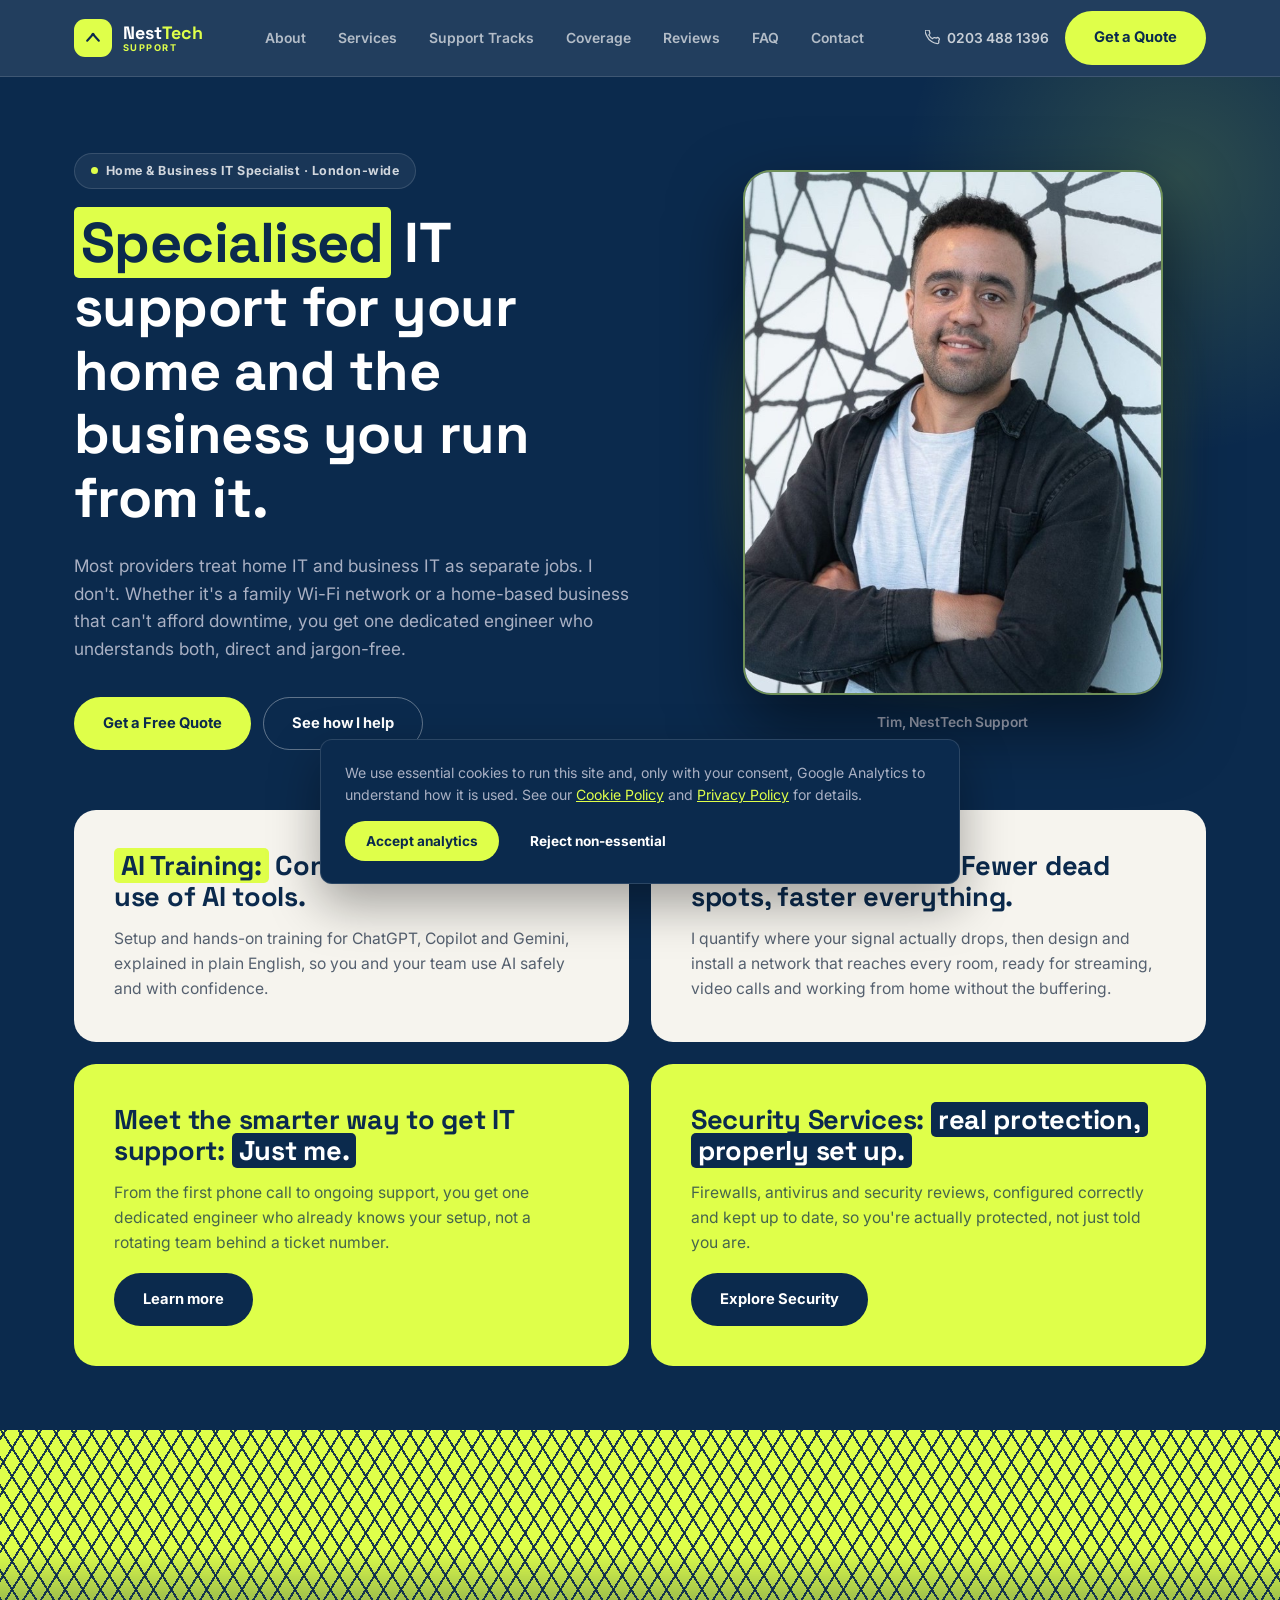
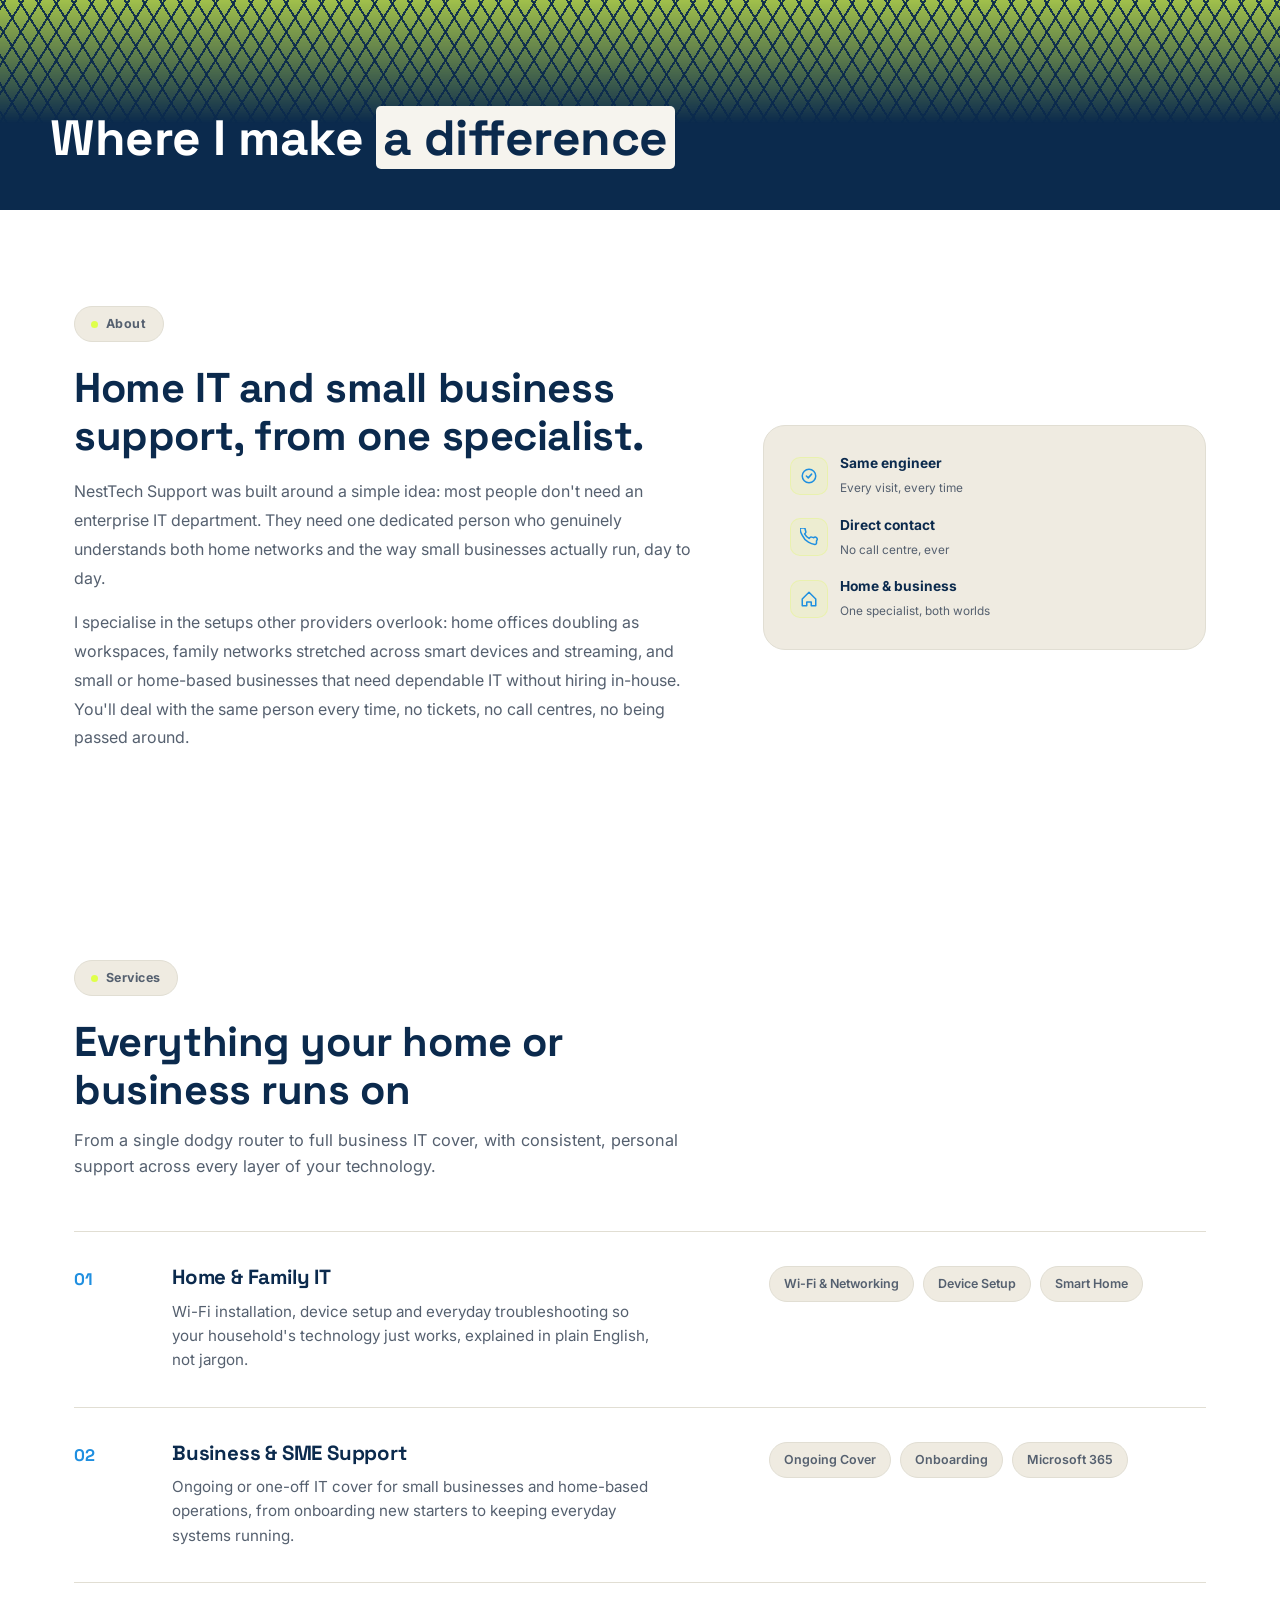
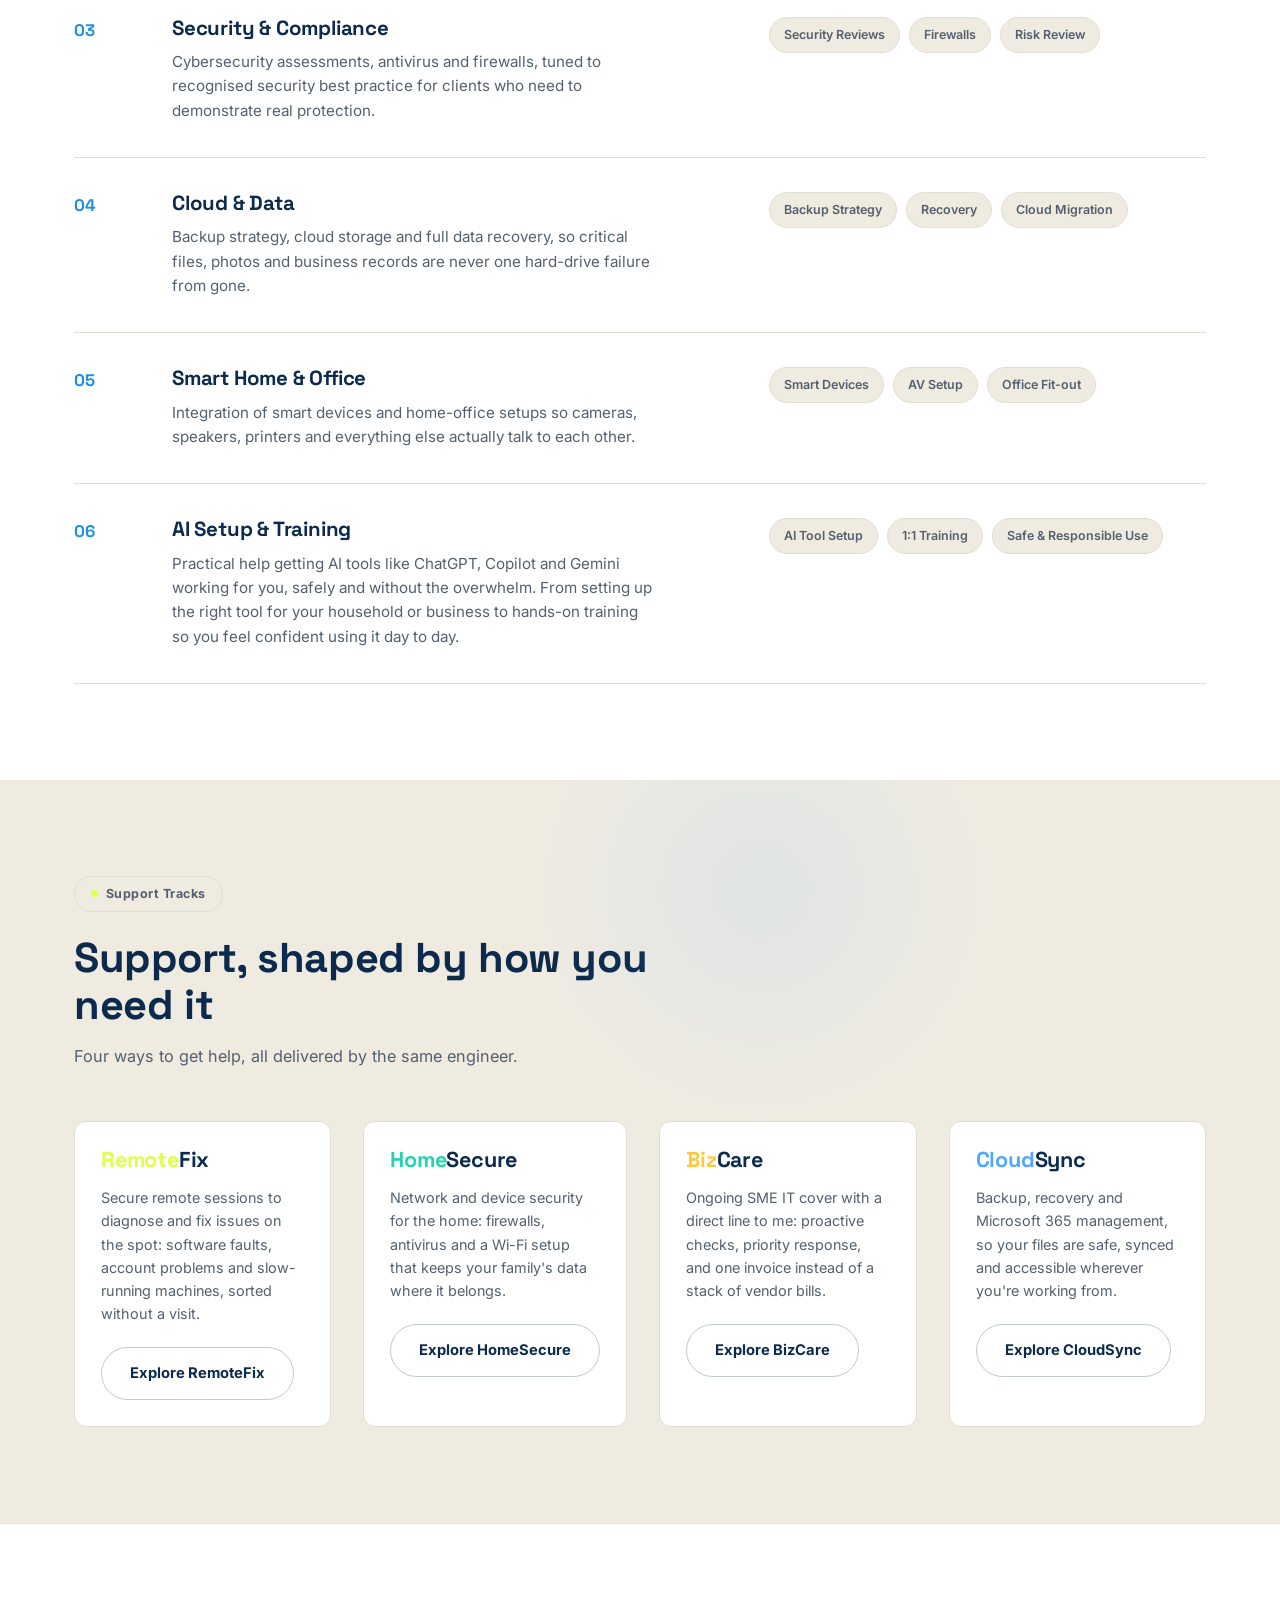
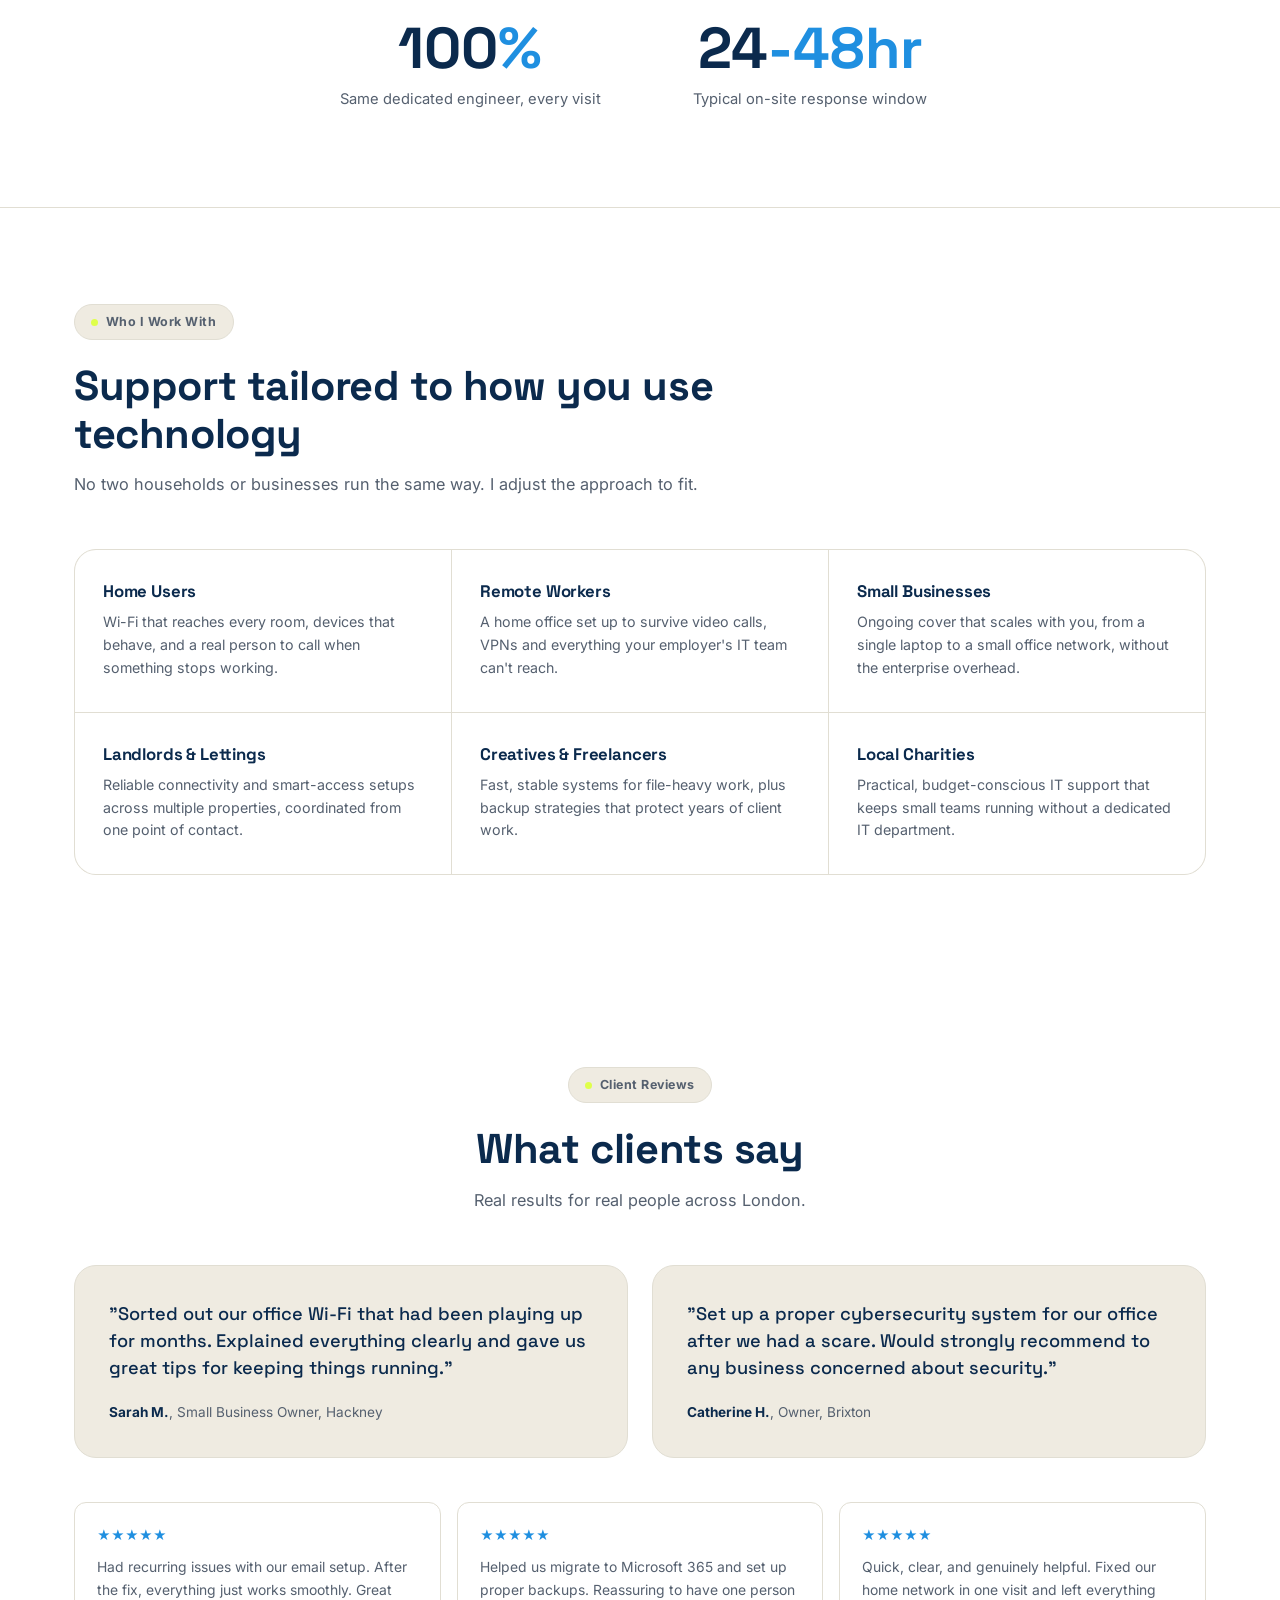
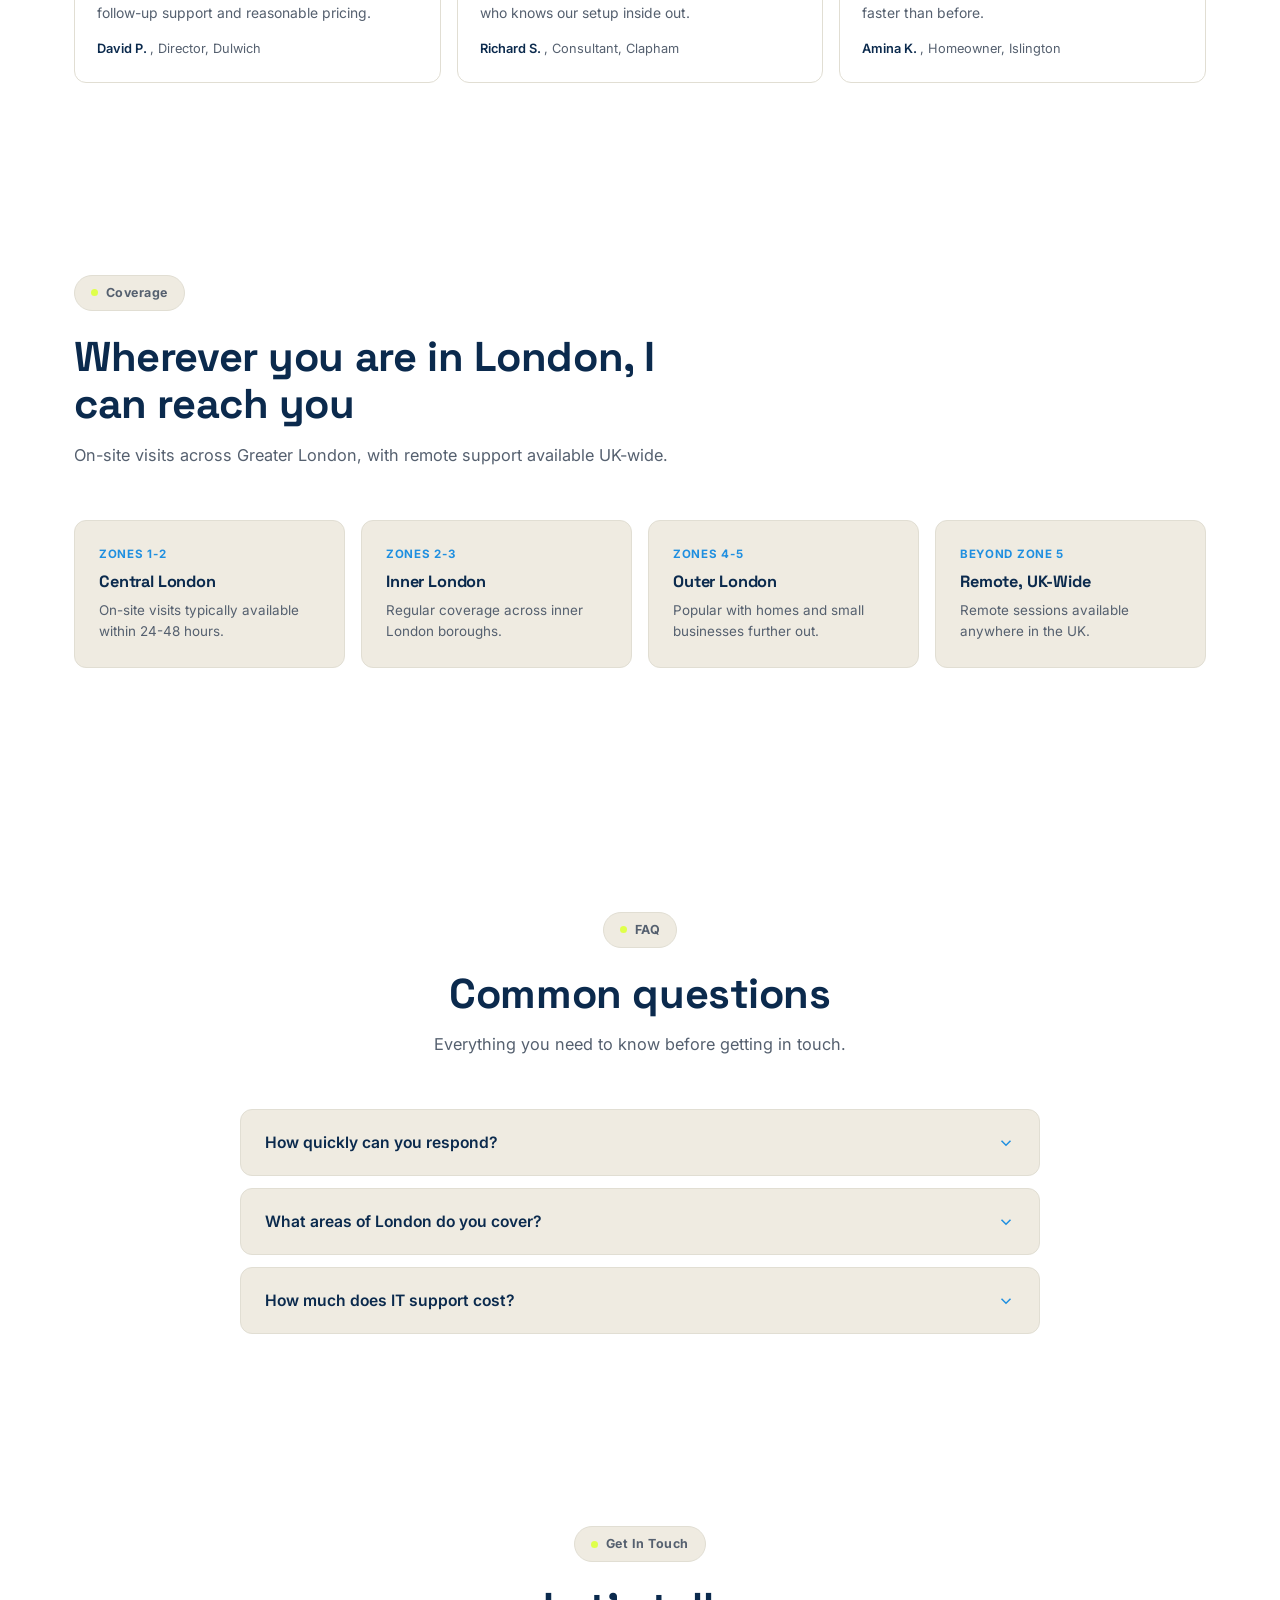
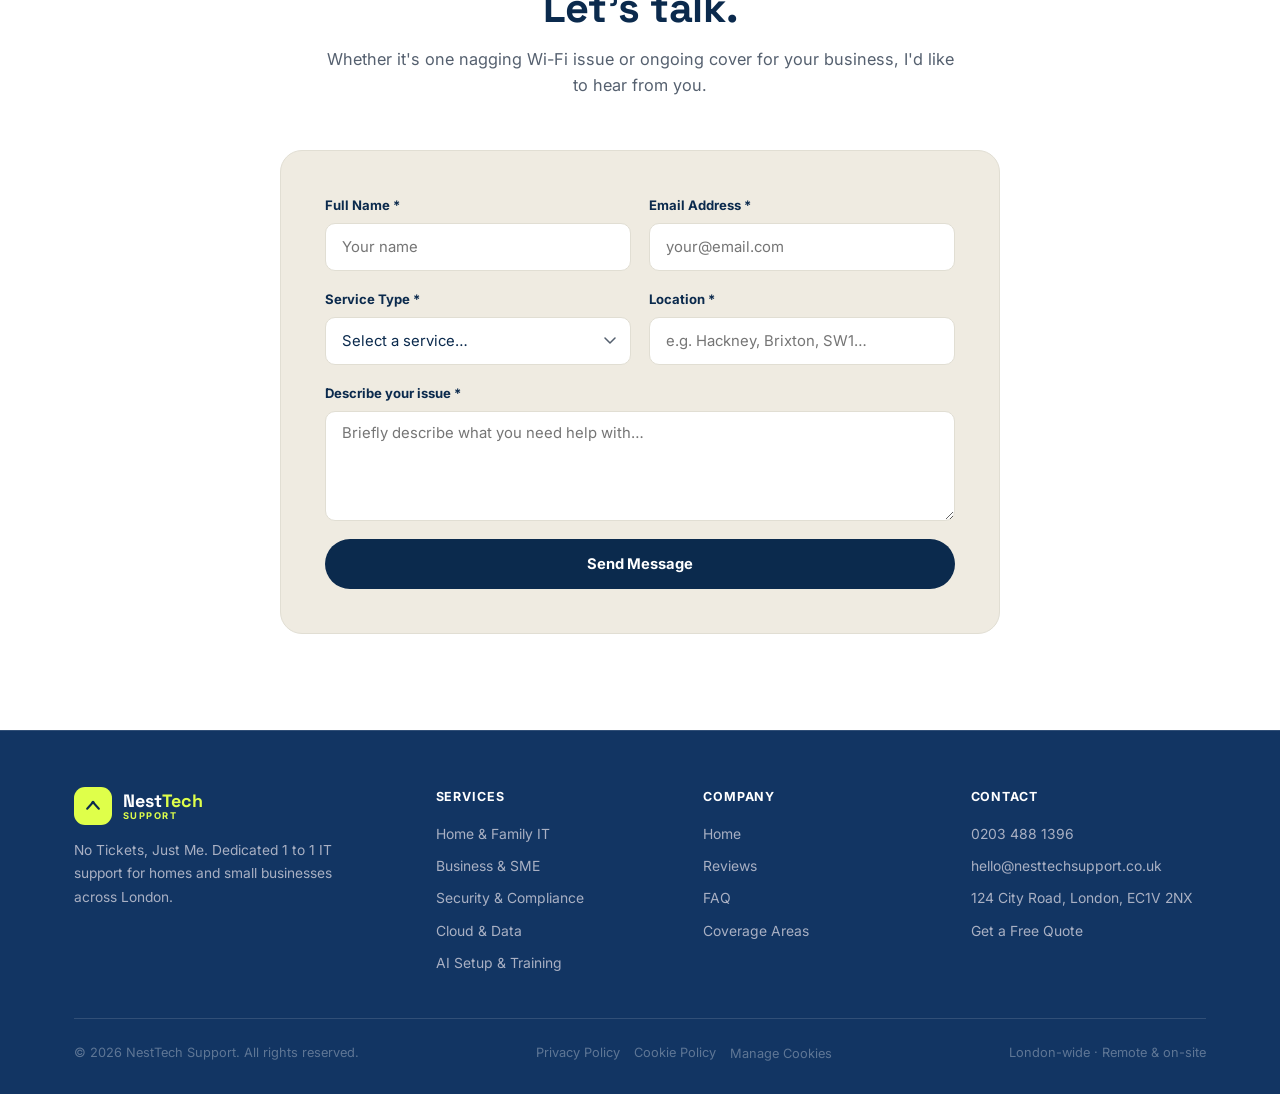
==== commit 941b5b30: "Rebuild AI Training and Security Services as proper cards, not overlays Replaces the illustration-pl" ====
--- a/index.html
+++ b/index.html
@@ -194,23 +194,12 @@
   .split-rows { display: flex; flex-direction: column; gap: 22px; margin-bottom: 8px; }
   .split-row { display: grid; grid-template-columns: 1fr 1fr; gap: 22px; align-items: stretch; }
   @media (max-width: 820px) { .split-row { grid-template-columns: 1fr; } }
-  .split-visual { border-radius: var(--r); overflow: hidden; background: var(--panel); border: 1px solid var(--edge); min-height: 240px; position: relative; }
   .split-card-paper { border-radius: var(--r); background: var(--paper); color: var(--ink); padding: 40px; display: flex; flex-direction: column; justify-content: center; }
   .split-card-paper h3 { font-size: clamp(1.35rem, 2.6vw, 1.7rem); margin-bottom: 14px; }
   .split-card-paper p { color: var(--body-l); font-size: .98rem; }
   .split-card-amber { border-radius: var(--r); background: var(--amber); color: var(--ink); padding: 40px; display: flex; flex-direction: column; justify-content: center; }
   .split-card-amber h3 { font-size: clamp(1.35rem, 2.6vw, 1.7rem); margin-bottom: 14px; }
   .split-card-amber p { color: rgba(11,42,77,.72); font-size: .98rem; margin-bottom: 18px; }
-  .split-illustration { position: absolute; inset: 0; }
-  .split-visual-caption { position: absolute; left: 20px; right: 20px; bottom: 20px; z-index: 2; padding: 16px 20px; border-radius: 14px; }
-  .split-visual-caption .tag { display: flex; align-items: center; gap: 6px; font-size: .72rem; font-weight: 800; letter-spacing: .08em; text-transform: uppercase; margin-bottom: 6px; }
-  .split-visual-caption p { font-size: .88rem; line-height: 1.5; margin: 0; }
-  .split-visual-caption.on-dark { background: rgba(9,13,24,.55); backdrop-filter: blur(6px); -webkit-backdrop-filter: blur(6px); }
-  .split-visual-caption.on-dark .tag { color: var(--amber); }
-  .split-visual-caption.on-dark p { color: rgba(255,255,255,.85); }
-  .split-visual-caption.on-light { background: rgba(255,255,255,.78); backdrop-filter: blur(6px); -webkit-backdrop-filter: blur(6px); }
-  .split-visual-caption.on-light .tag { color: var(--amber-dark); }
-  .split-visual-caption.on-light p { color: var(--body-l); }
 
   /* ============ HALFTONE IMPACT BAND ============ */
   .impact-band { position: relative; background: var(--ink); min-height: 380px; display: flex; align-items: flex-end; overflow: hidden; padding: 0; }
@@ -425,26 +414,9 @@
     <!-- SPLIT VISUAL + HIGHLIGHT ROWS -->
     <div class="split-rows">
       <div class="split-row fade-up">
-        <div class="split-visual">
-          <svg class="split-illustration" viewBox="0 0 500 320" preserveAspectRatio="xMidYMid slice" xmlns="http://www.w3.org/2000/svg">
-            <rect width="500" height="320" fill="#123563"/>
-            <g stroke="#DFFF4A" stroke-width="1.4" fill="none" opacity=".85">
-              <path d="M-20 260 Q120 180 250 220 T520 160"/>
-              <path d="M-20 220 Q120 140 250 180 T520 120" opacity=".6"/>
-              <path d="M-20 180 Q120 100 250 140 T520 80" opacity=".35"/>
-            </g>
-            <circle cx="250" cy="220" r="5" fill="#DFFF4A"/>
-            <circle cx="250" cy="180" r="4" fill="#DFFF4A" opacity=".6"/>
-            <circle cx="250" cy="140" r="3" fill="#DFFF4A" opacity=".35"/>
-            <g stroke="#4FA8FF" stroke-width="1" opacity=".5">
-              <circle cx="90" cy="90" r="30" fill="none"/>
-              <circle cx="90" cy="90" r="46" fill="none"/>
-            </g>
-          </svg>
-          <div class="split-visual-caption on-dark">
-            <div class="tag"><span class="dot" style="width:6px;height:6px;border-radius:50%;background:var(--amber);display:inline-block;"></span>AI Training</div>
-            <p>Confident, safe use of ChatGPT, Copilot &amp; Gemini, set up and taught in plain English.</p>
-          </div>
+        <div class="split-card-paper">
+          <h3><mark class="hl-amber">AI Training:</mark> Confident, everyday use of AI tools.</h3>
+          <p>Setup and hands-on training for ChatGPT, Copilot and Gemini, explained in plain English, so you and your team use AI safely and with confidence.</p>
         </div>
         <div class="split-card-paper">
           <h3><mark class="hl-amber">Wi-Fi &amp; Networking:</mark> Fewer dead spots, faster everything.</h3>
@@ -458,23 +430,10 @@
           <p>From the first phone call to ongoing support, you get one dedicated engineer who already knows your setup, not a rotating team behind a ticket number.</p>
           <a href="#about" class="btn btn-ink" style="align-self:flex-start;">Learn more</a>
         </div>
-        <div class="split-visual" style="background:var(--paper);">
-          <svg class="split-illustration" viewBox="0 0 500 320" preserveAspectRatio="xMidYMid slice" xmlns="http://www.w3.org/2000/svg">
-            <rect width="500" height="320" fill="#F6F4EE"/>
-            <rect x="130" y="120" width="240" height="150" rx="10" fill="none" stroke="#0B2A4D" stroke-width="3"/>
-            <rect x="150" y="140" width="200" height="14" rx="4" fill="#EAFBBF"/>
-            <rect x="150" y="164" width="140" height="10" rx="4" fill="#E1DED3"/>
-            <rect x="150" y="182" width="160" height="10" rx="4" fill="#E1DED3"/>
-            <circle cx="250" cy="230" r="18" fill="#DFFF4A"/>
-            <path d="M242 230l6 6 12-13" stroke="#0B2A4D" stroke-width="3" fill="none" stroke-linecap="round" stroke-linejoin="round"/>
-            <path d="M110 130 L130 150 M110 150 L130 130" stroke="#4FA8FF" stroke-width="3" stroke-linecap="round"/>
-            <circle cx="380" cy="150" r="8" fill="#22D3B0"/>
-            <circle cx="395" cy="200" r="5" fill="#FFC93C"/>
-          </svg>
-          <div class="split-visual-caption on-light">
-            <div class="tag"><span class="dot" style="width:6px;height:6px;border-radius:50%;background:var(--amber-dark);display:inline-block;"></span>Security Services</div>
-            <p>Firewalls, antivirus and real protection, set up properly and kept up to date.</p>
-          </div>
+        <div class="split-card-amber">
+          <h3>Security Services: <mark class="hl-dark">real protection, properly set up.</mark></h3>
+          <p>Firewalls, antivirus and security reviews, configured correctly and kept up to date, so you're actually protected, not just told you are.</p>
+          <a href="#services" class="btn btn-ink" style="align-self:flex-start;">Explore Security</a>
         </div>
       </div>
     </div>
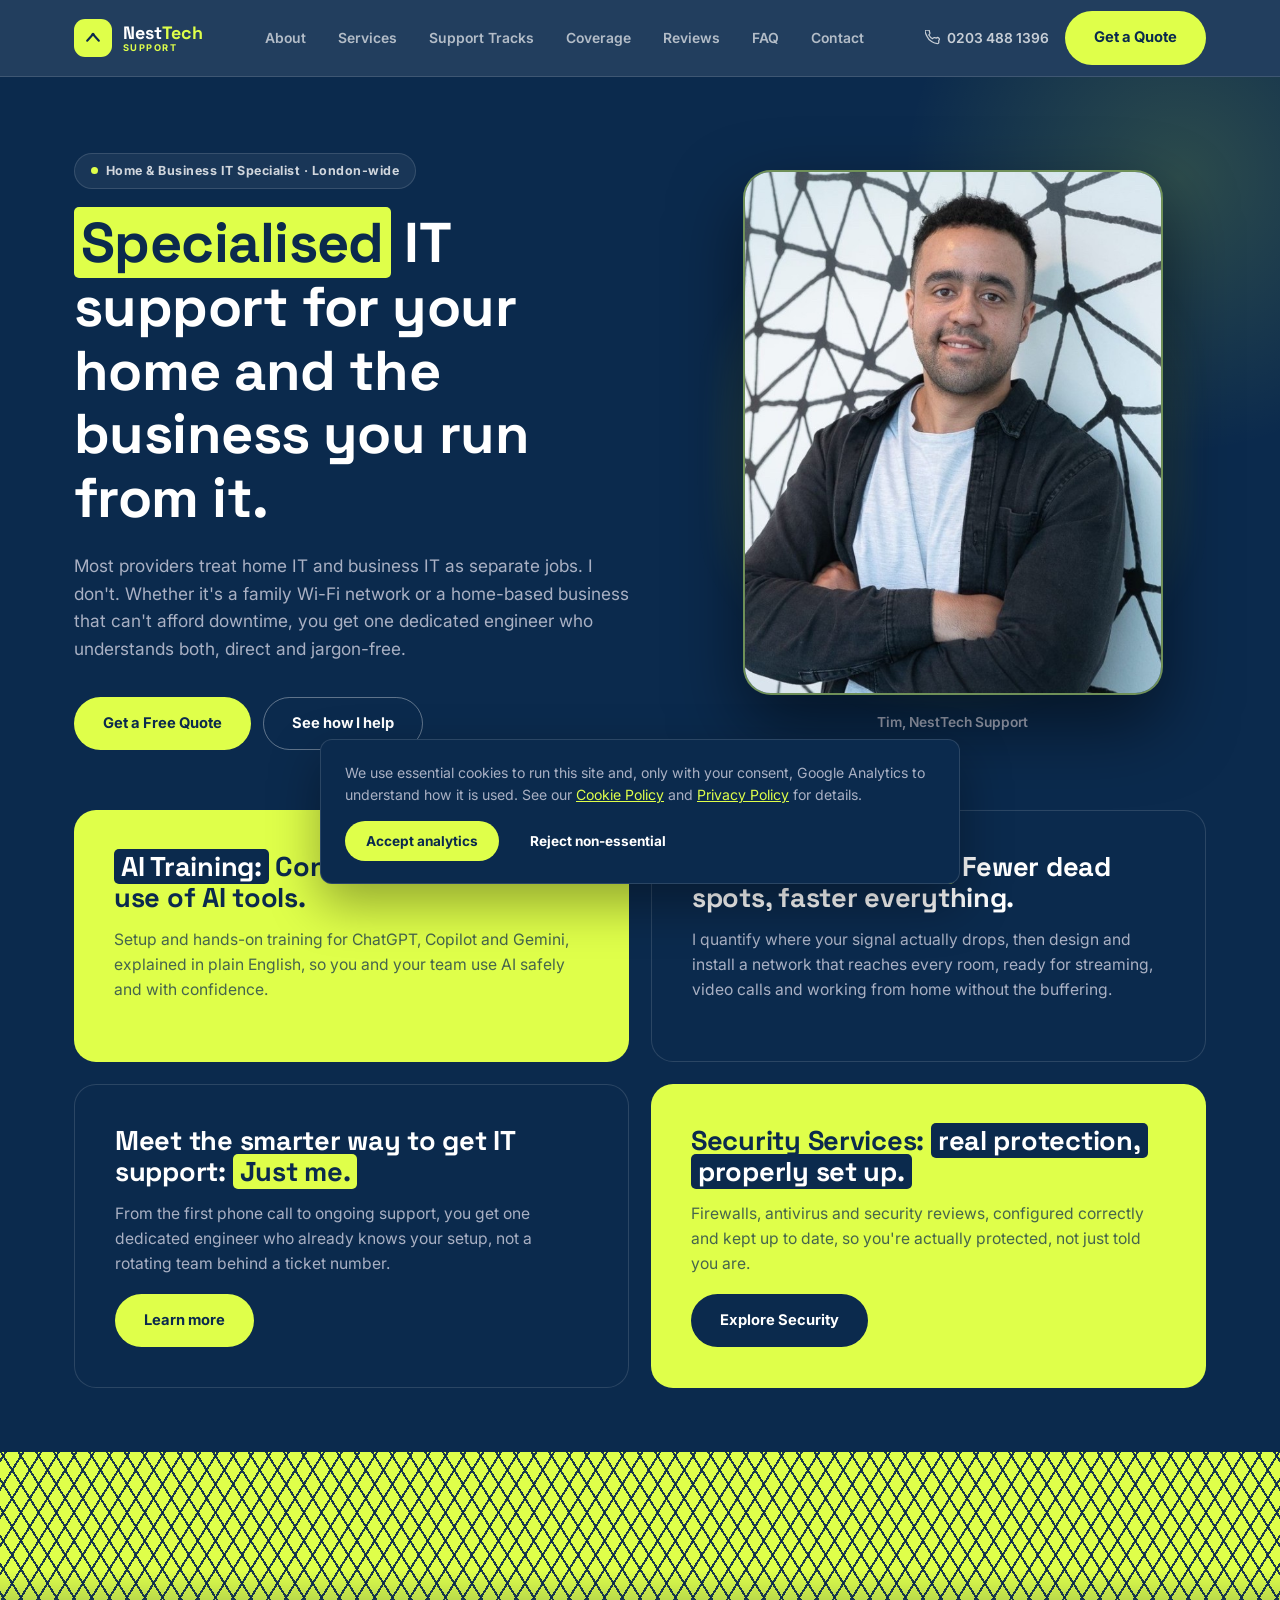
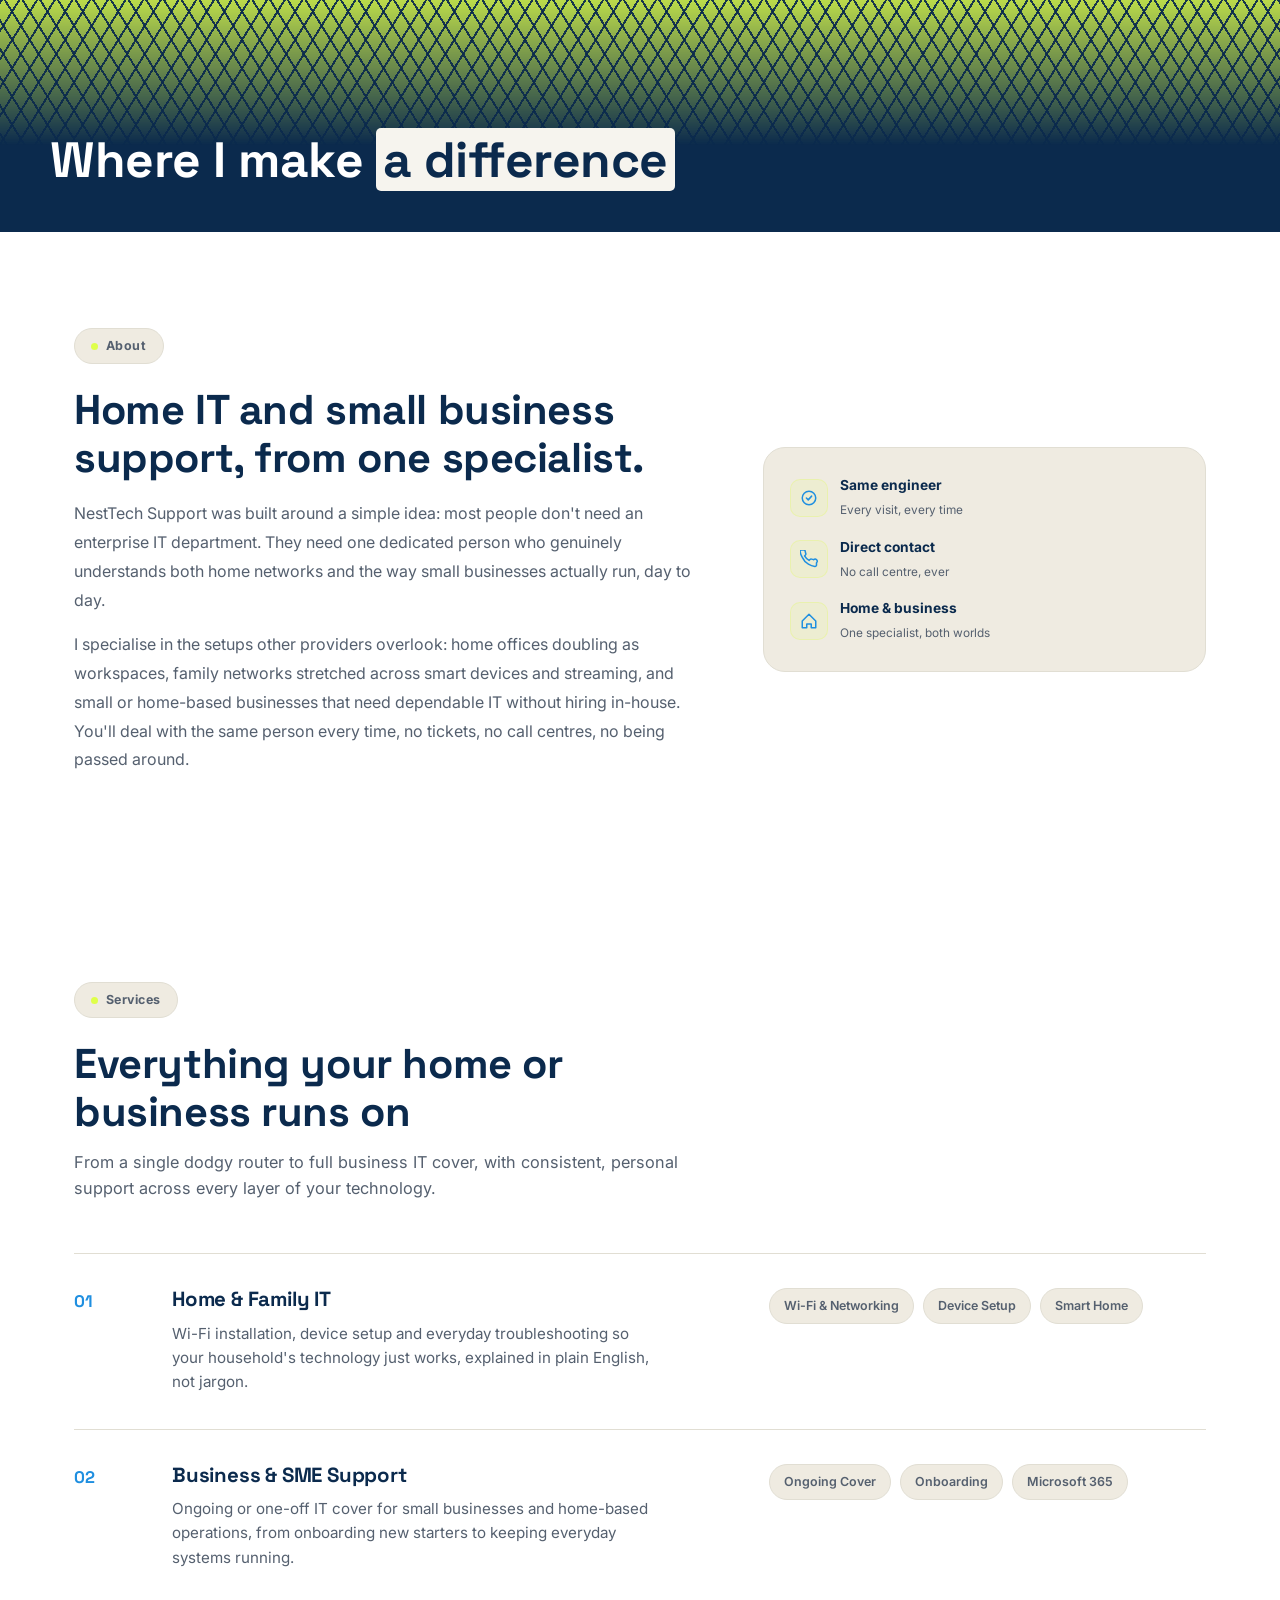
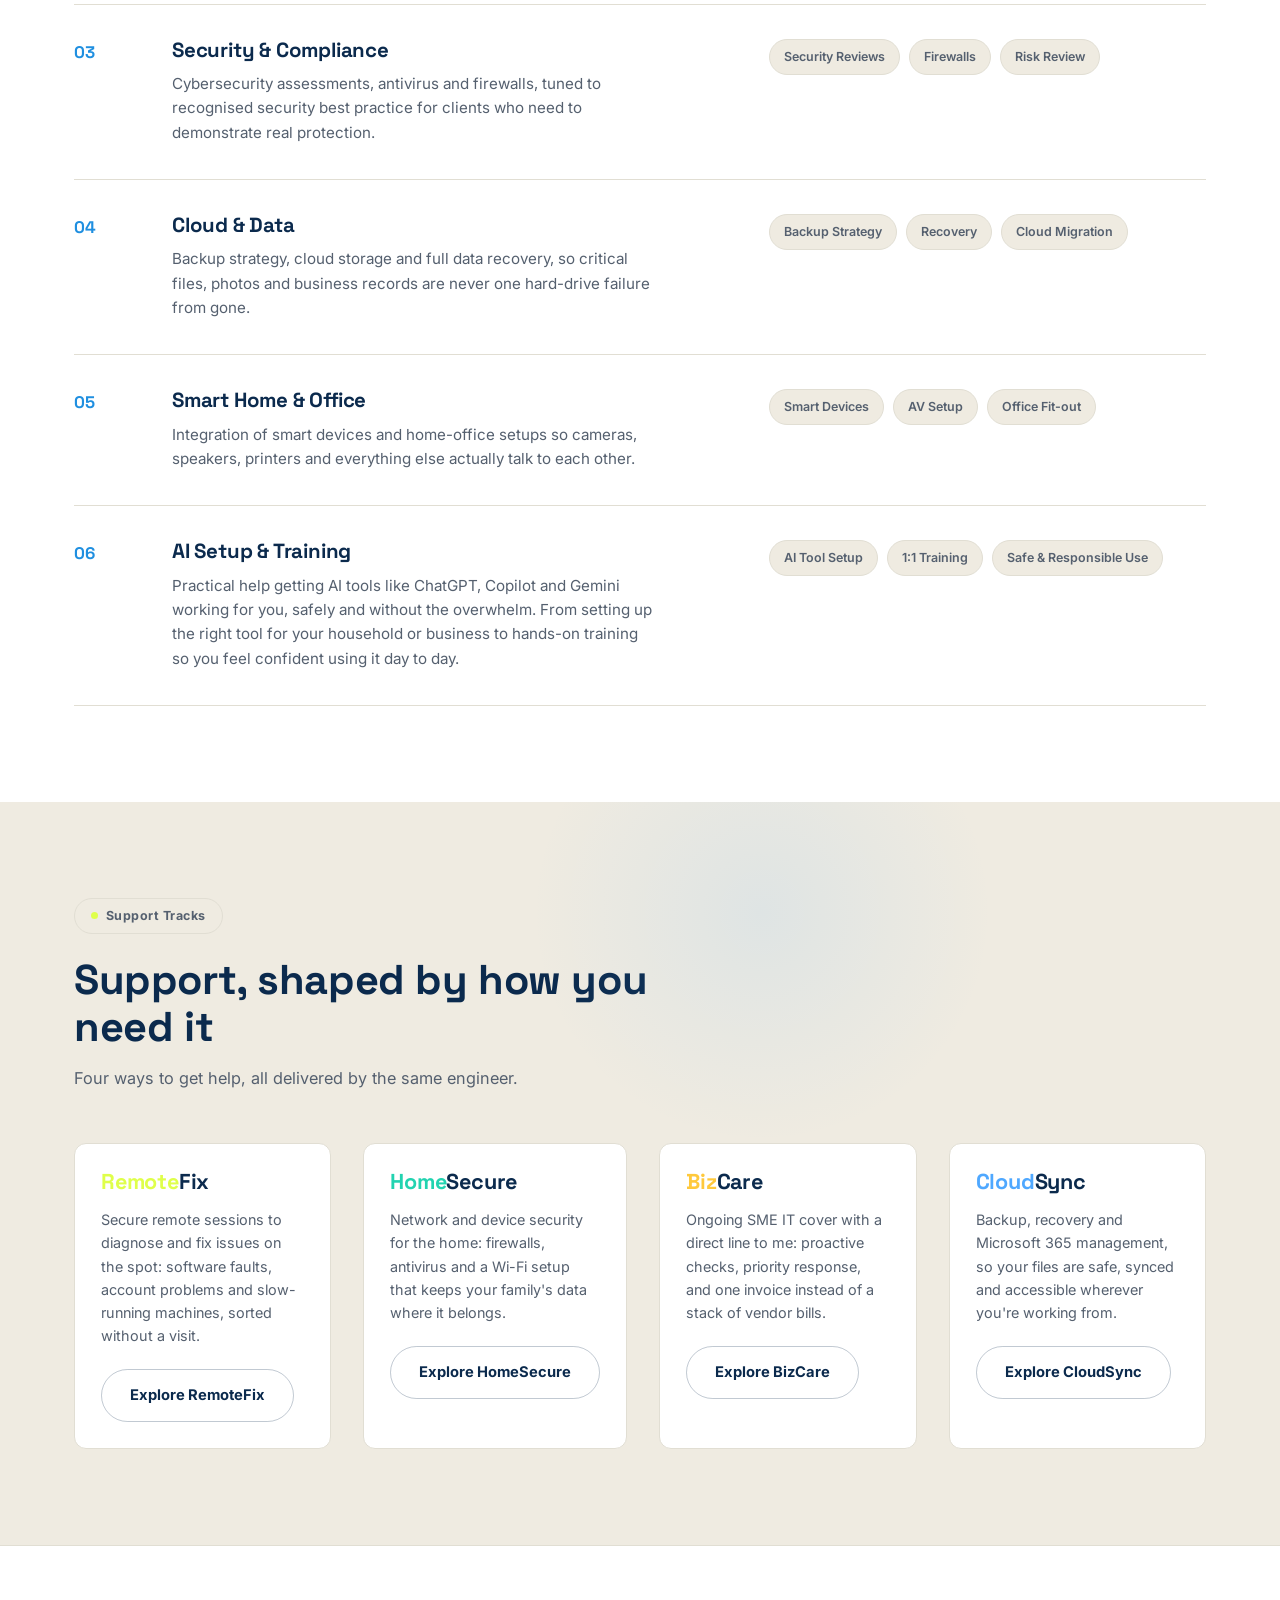
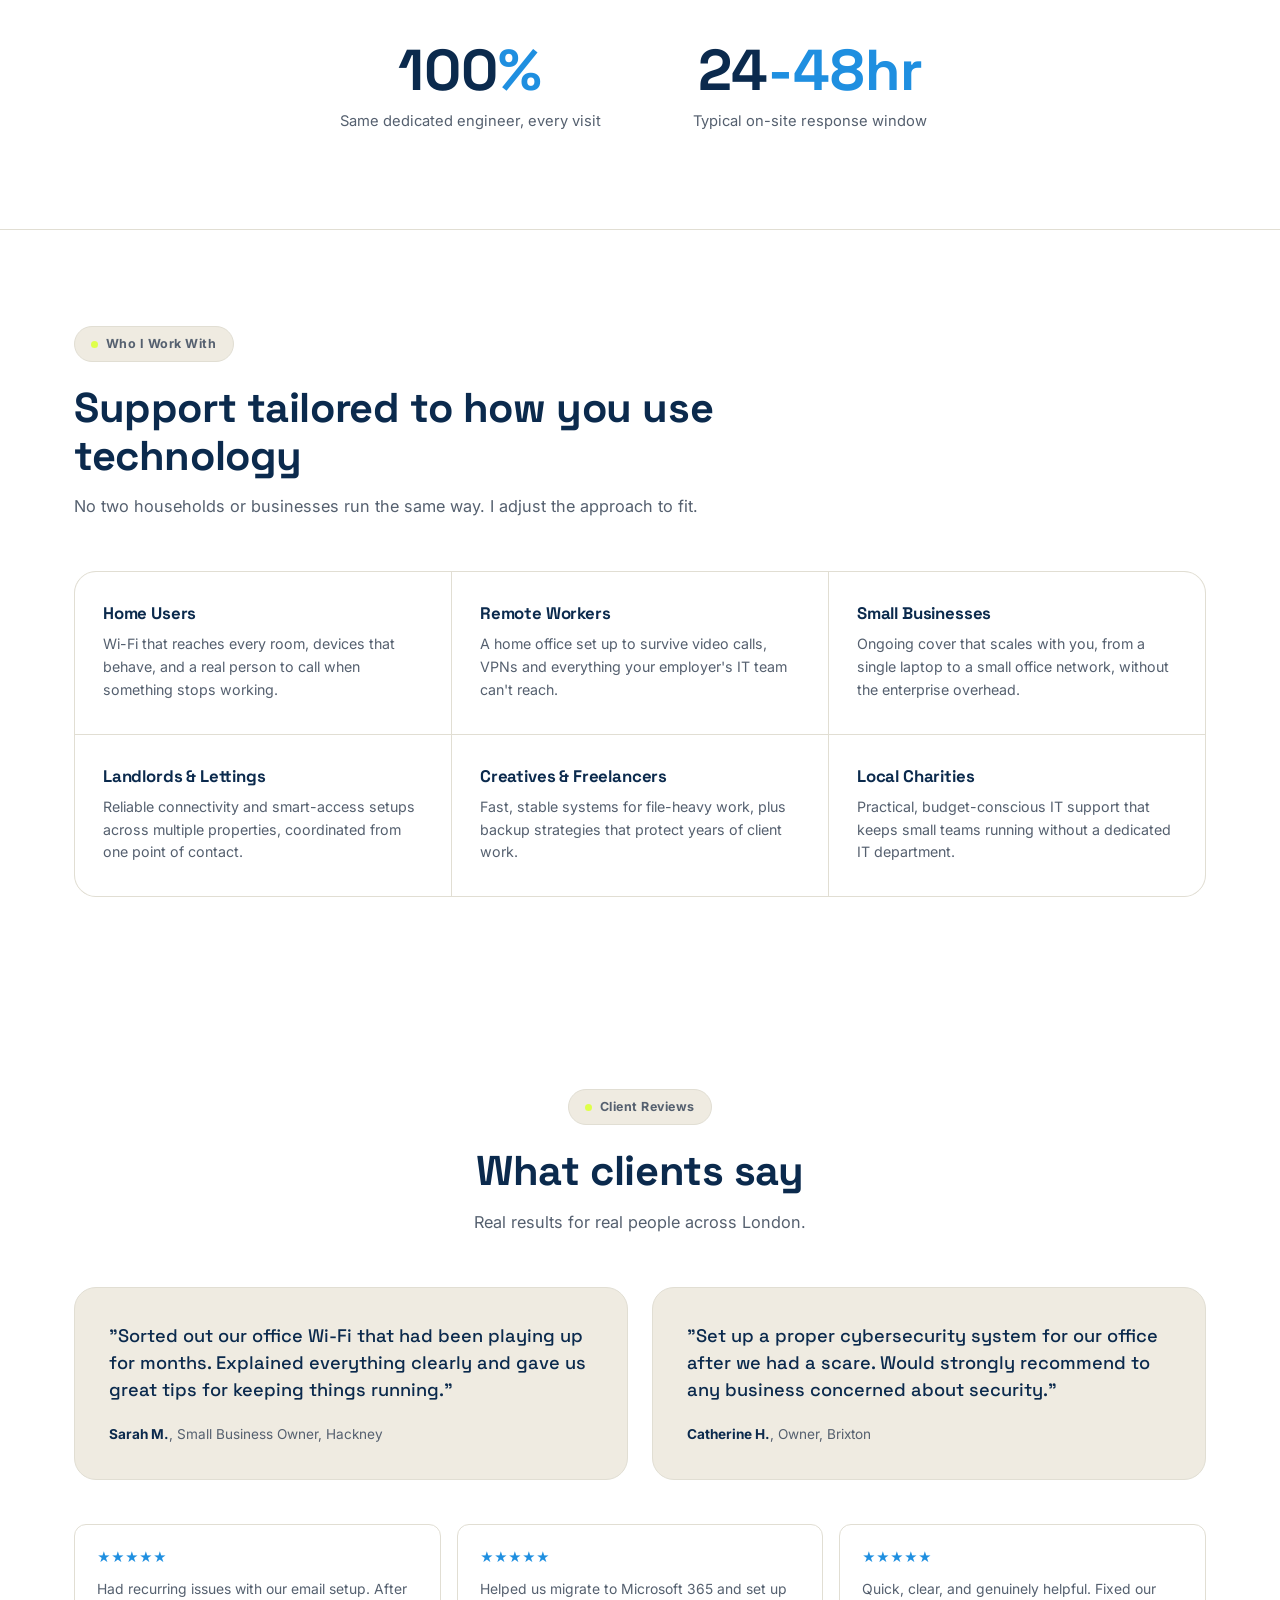
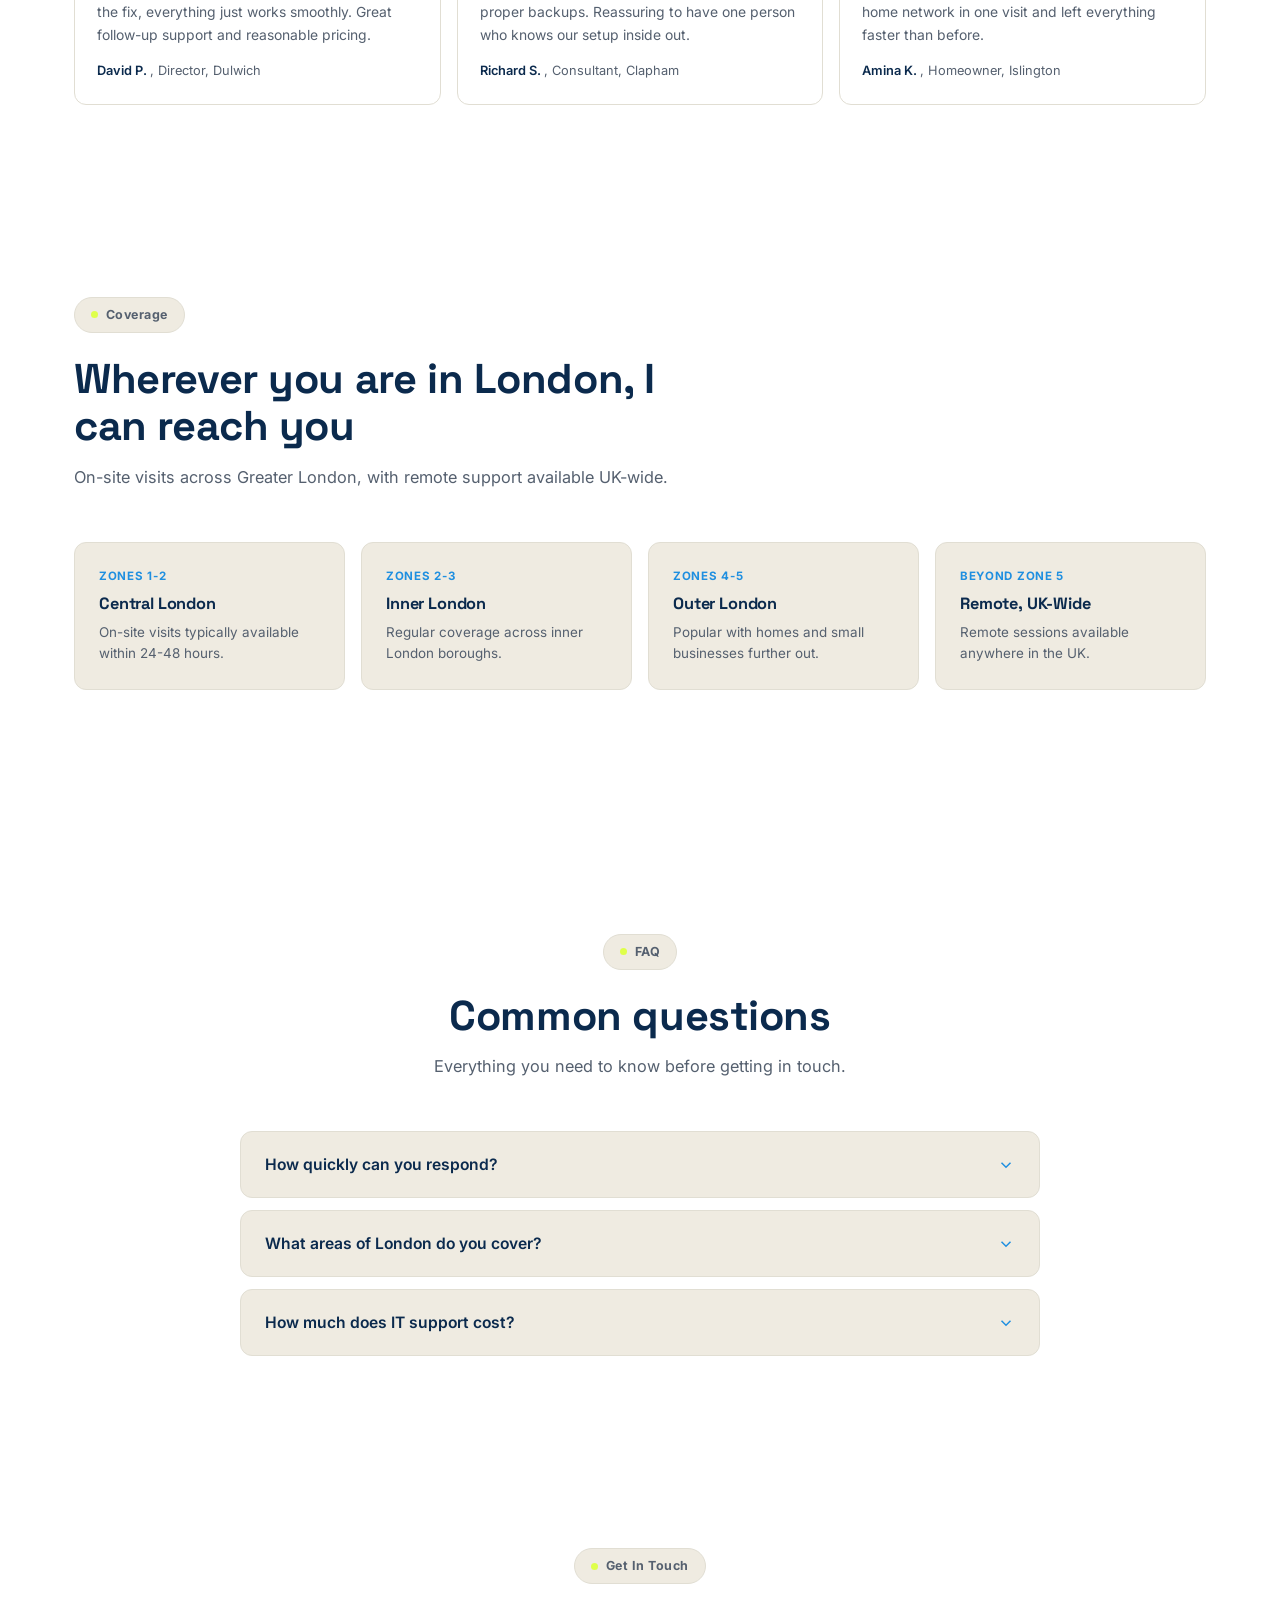
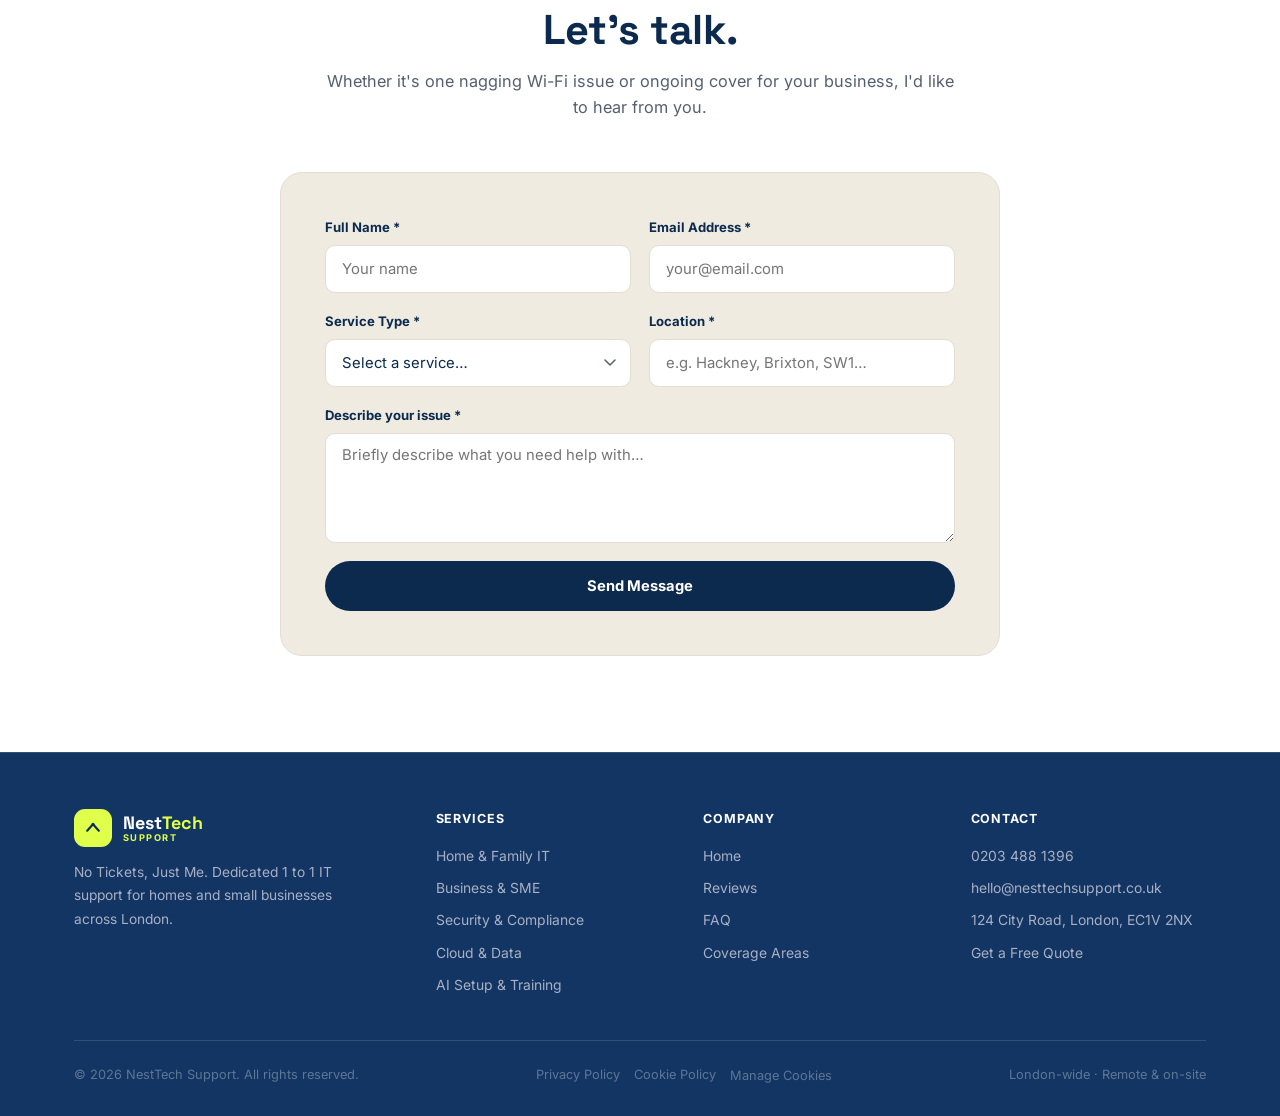
==== commit 51df4da4: "Recolour hero cards as a checkerboard: neon green vs dark navy AI Training and Security Services (di" ====
--- a/index.html
+++ b/index.html
@@ -200,6 +200,9 @@
   .split-card-amber { border-radius: var(--r); background: var(--amber); color: var(--ink); padding: 40px; display: flex; flex-direction: column; justify-content: center; }
   .split-card-amber h3 { font-size: clamp(1.35rem, 2.6vw, 1.7rem); margin-bottom: 14px; }
   .split-card-amber p { color: rgba(11,42,77,.72); font-size: .98rem; margin-bottom: 18px; }
+  .split-card-dark { border-radius: var(--r); background: var(--ink); color: var(--white); padding: 40px; display: flex; flex-direction: column; justify-content: center; border: 1px solid var(--edge); }
+  .split-card-dark h3 { font-size: clamp(1.35rem, 2.6vw, 1.7rem); margin-bottom: 14px; color: var(--white); }
+  .split-card-dark p { color: var(--body-d); font-size: .98rem; margin-bottom: 18px; }
 
   /* ============ HALFTONE IMPACT BAND ============ */
   .impact-band { position: relative; background: var(--ink); min-height: 380px; display: flex; align-items: flex-end; overflow: hidden; padding: 0; }
@@ -414,21 +417,21 @@
     <!-- SPLIT VISUAL + HIGHLIGHT ROWS -->
     <div class="split-rows">
       <div class="split-row fade-up">
-        <div class="split-card-paper">
-          <h3><mark class="hl-amber">AI Training:</mark> Confident, everyday use of AI tools.</h3>
+        <div class="split-card-amber">
+          <h3><mark class="hl-dark">AI Training:</mark> Confident, everyday use of AI tools.</h3>
           <p>Setup and hands-on training for ChatGPT, Copilot and Gemini, explained in plain English, so you and your team use AI safely and with confidence.</p>
         </div>
-        <div class="split-card-paper">
+        <div class="split-card-dark">
           <h3><mark class="hl-amber">Wi-Fi &amp; Networking:</mark> Fewer dead spots, faster everything.</h3>
           <p>I quantify where your signal actually drops, then design and install a network that reaches every room, ready for streaming, video calls and working from home without the buffering.</p>
         </div>
       </div>
 
       <div class="split-row fade-up">
-        <div class="split-card-amber">
-          <h3>Meet the smarter way to get IT support: <mark class="hl-dark">Just me.</mark></h3>
+        <div class="split-card-dark">
+          <h3>Meet the smarter way to get IT support: <mark class="hl-amber">Just me.</mark></h3>
           <p>From the first phone call to ongoing support, you get one dedicated engineer who already knows your setup, not a rotating team behind a ticket number.</p>
-          <a href="#about" class="btn btn-ink" style="align-self:flex-start;">Learn more</a>
+          <a href="#about" class="btn btn-amber" style="align-self:flex-start;">Learn more</a>
         </div>
         <div class="split-card-amber">
           <h3>Security Services: <mark class="hl-dark">real protection, properly set up.</mark></h3>
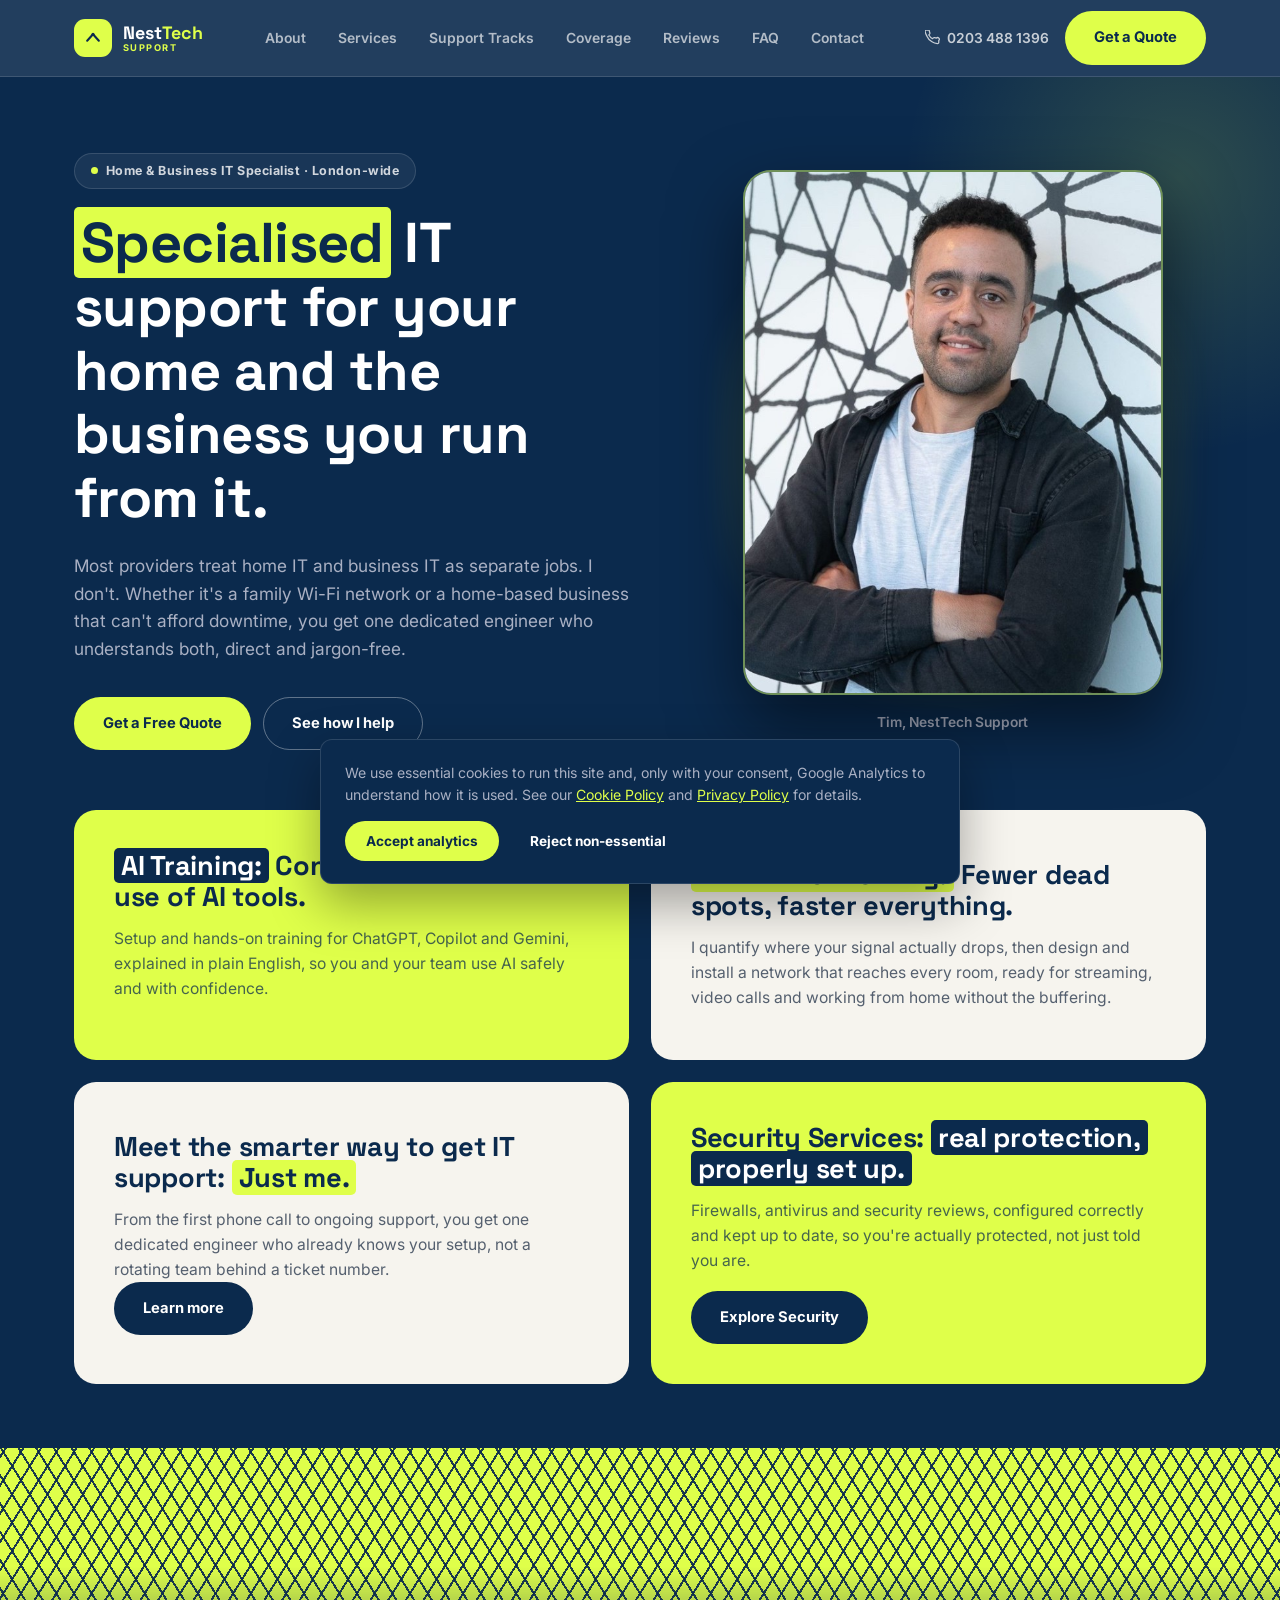
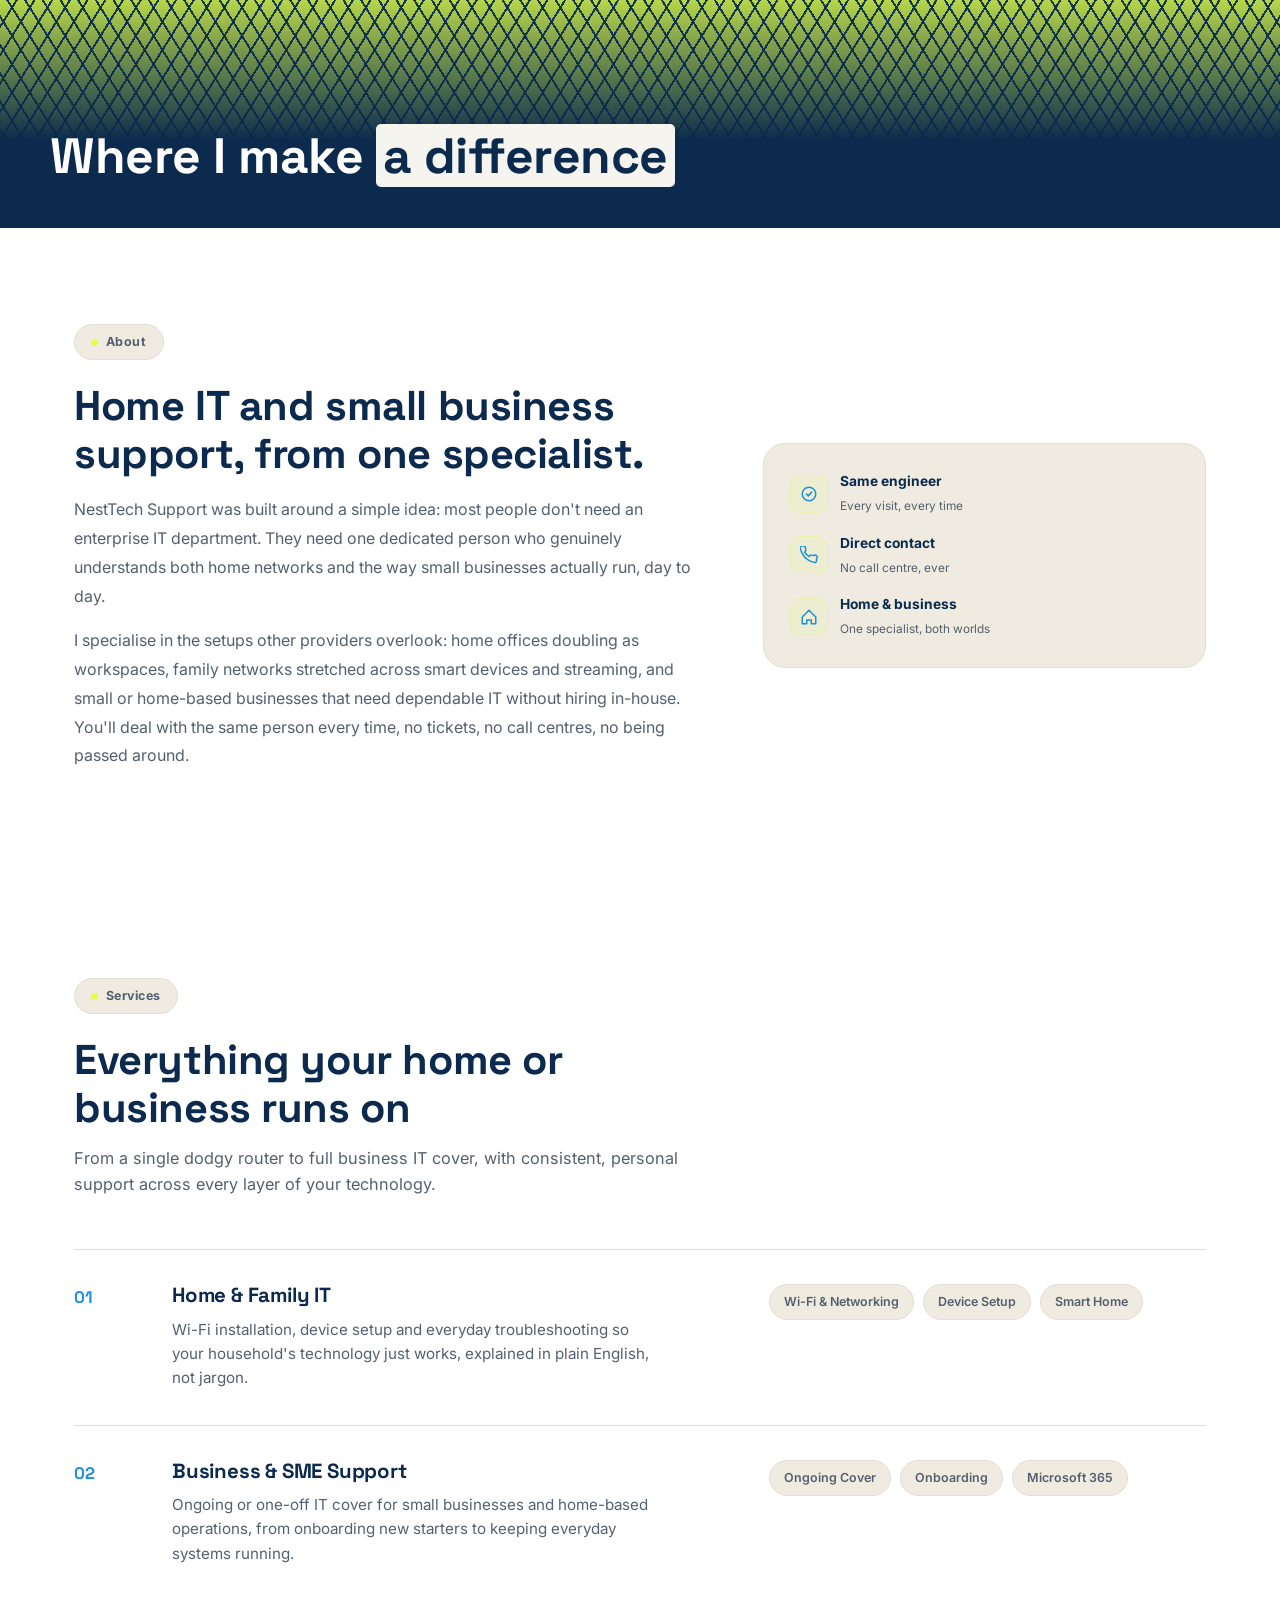
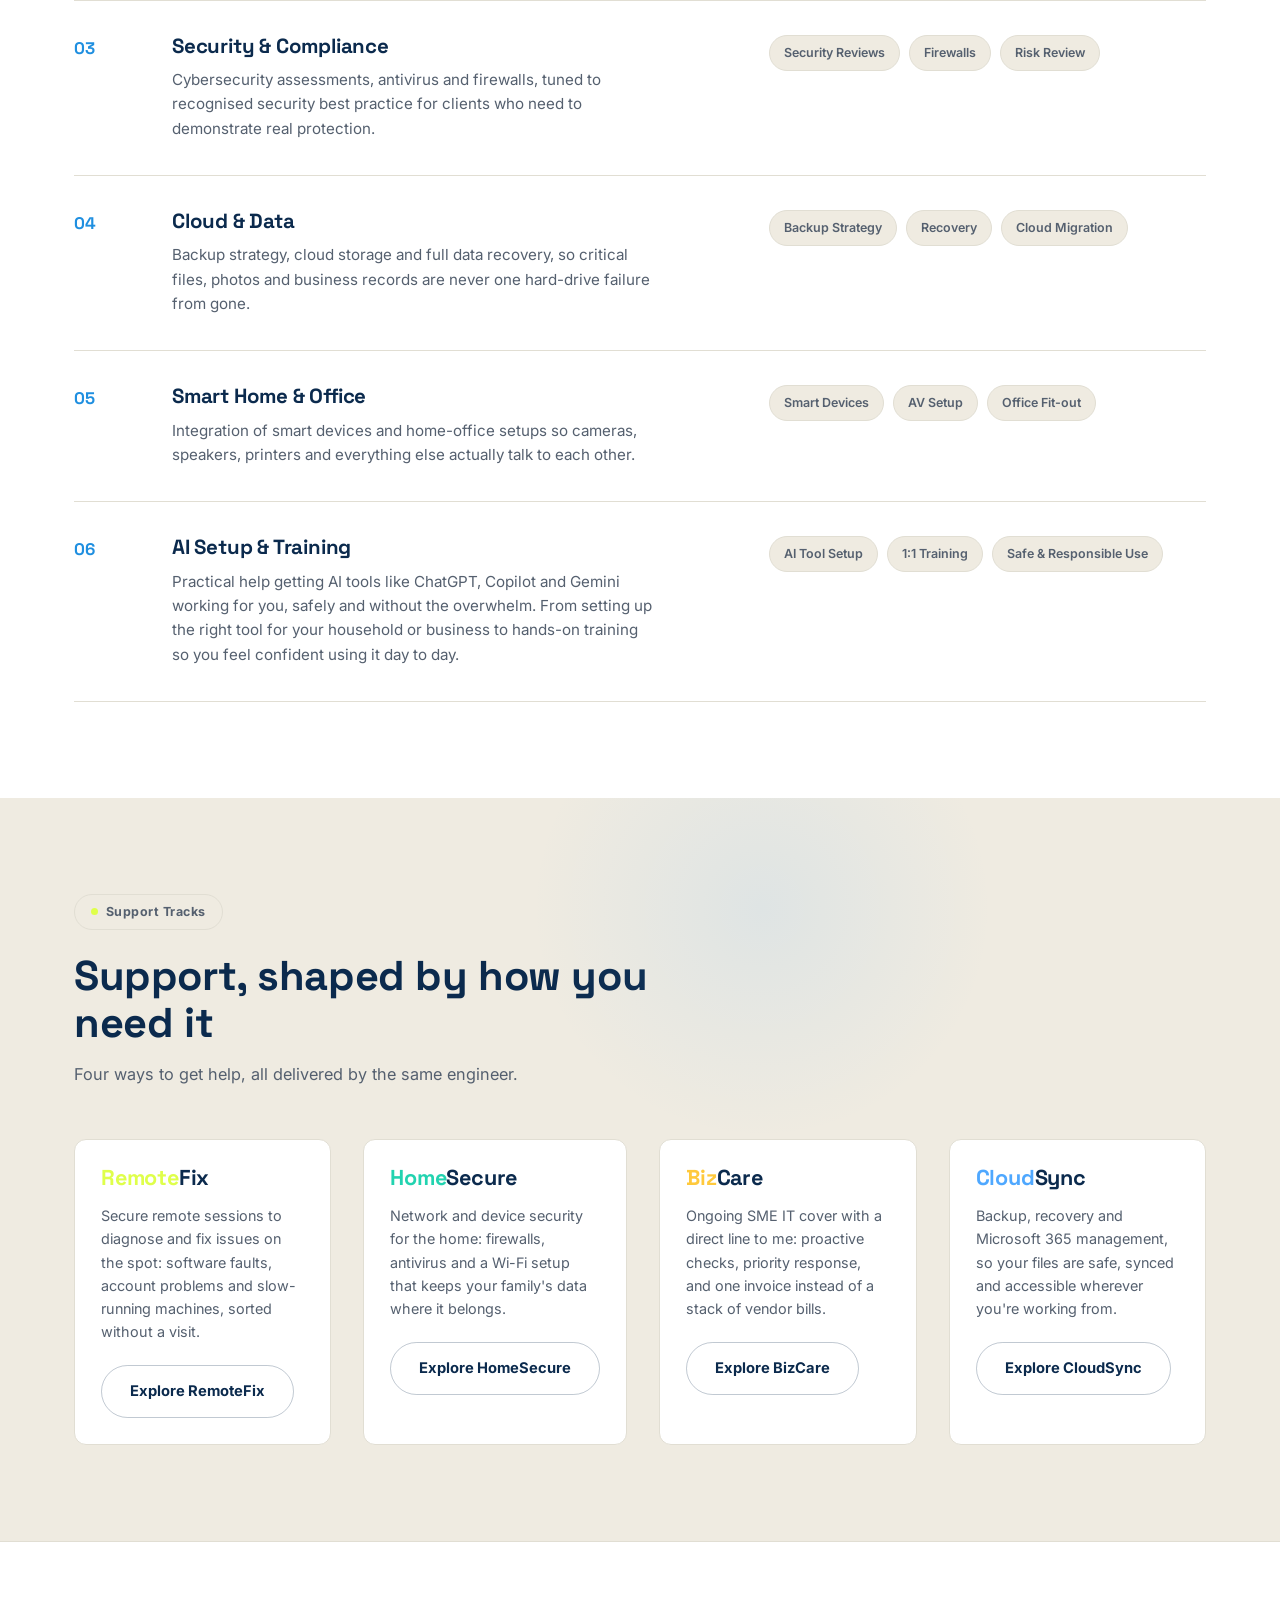
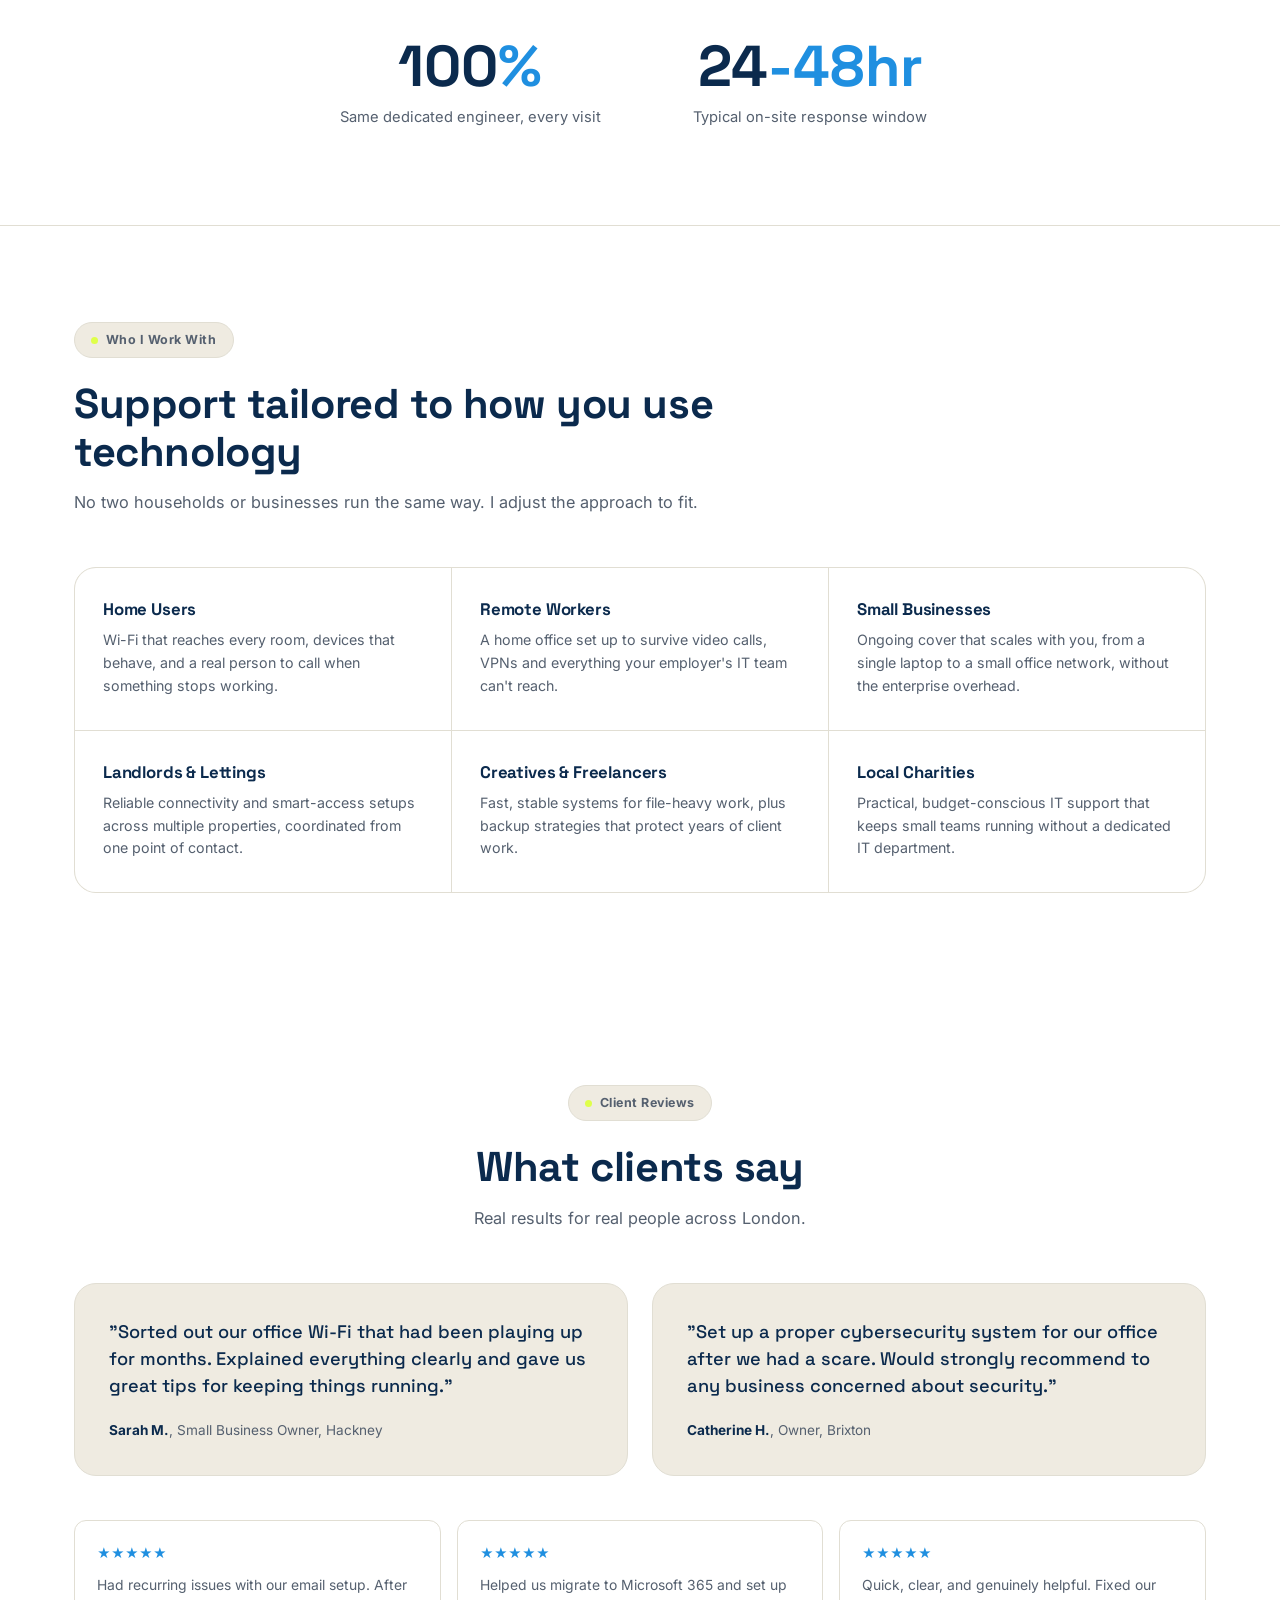
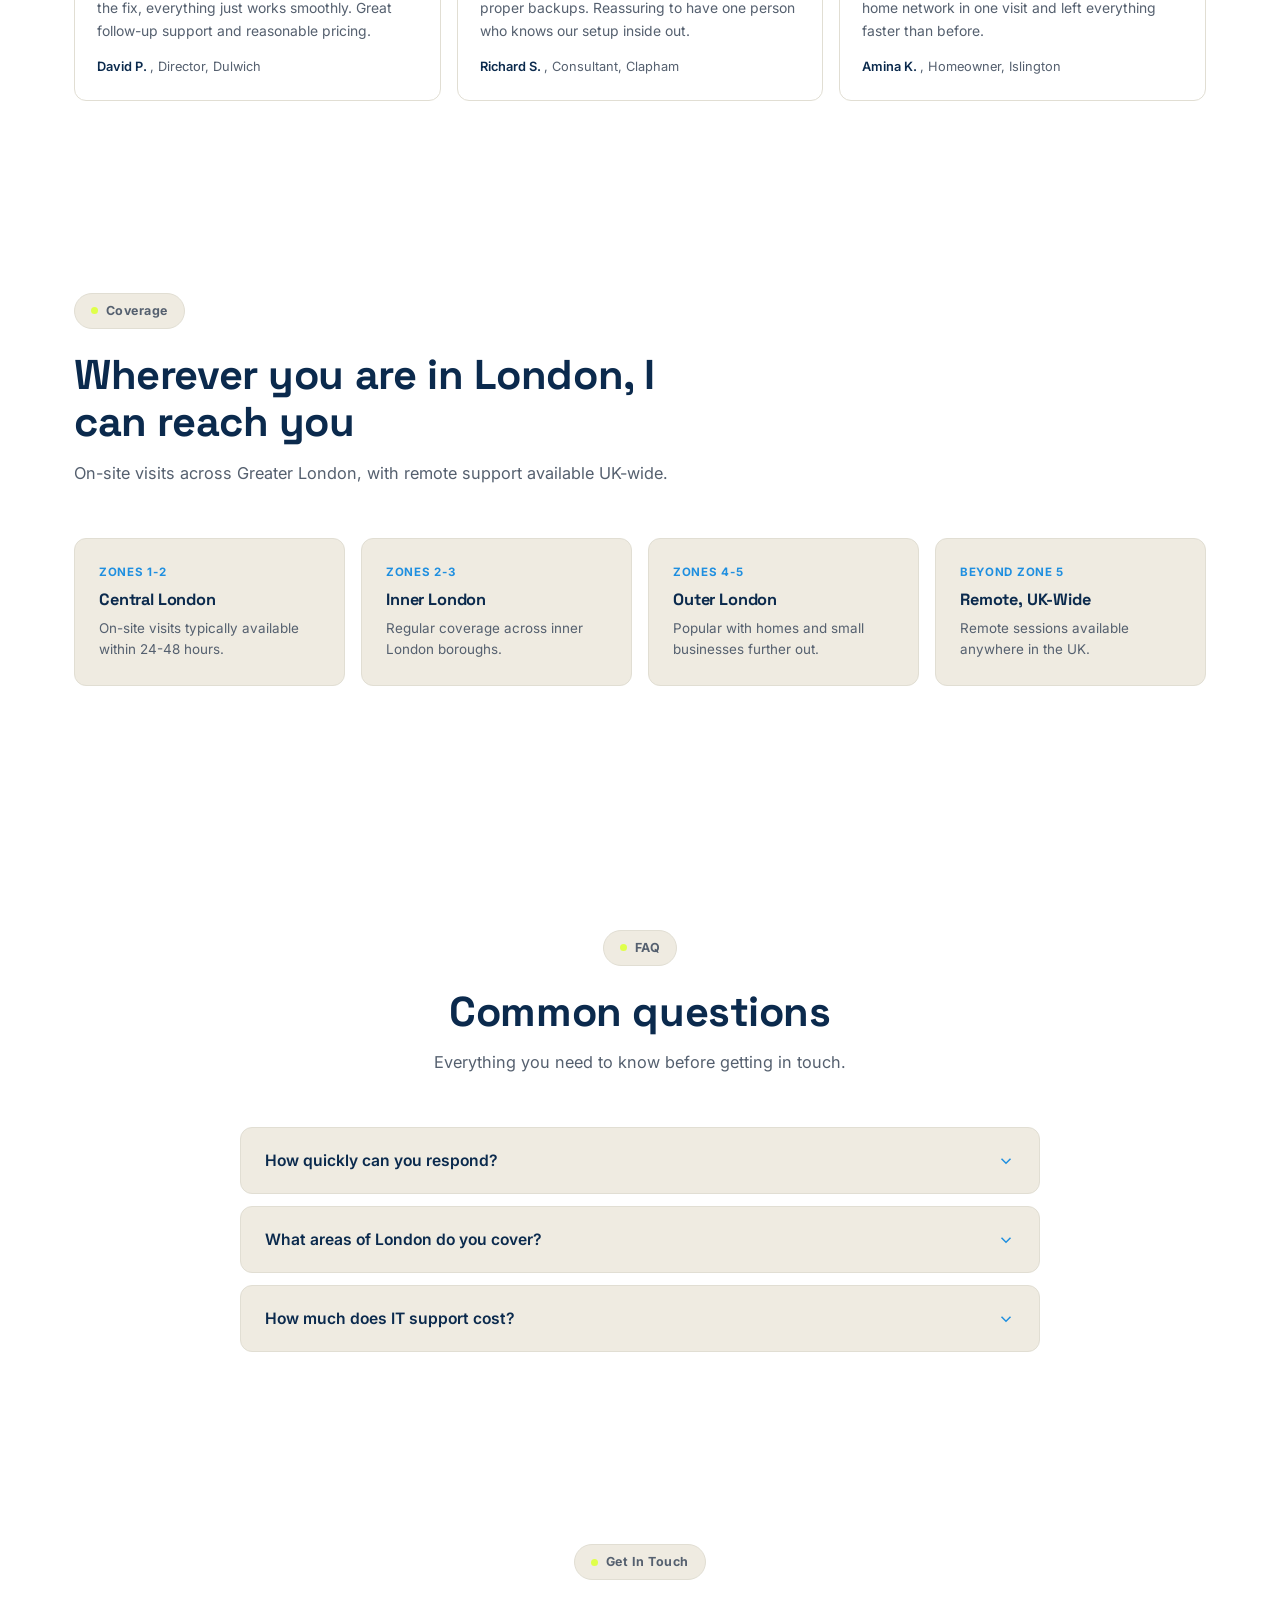
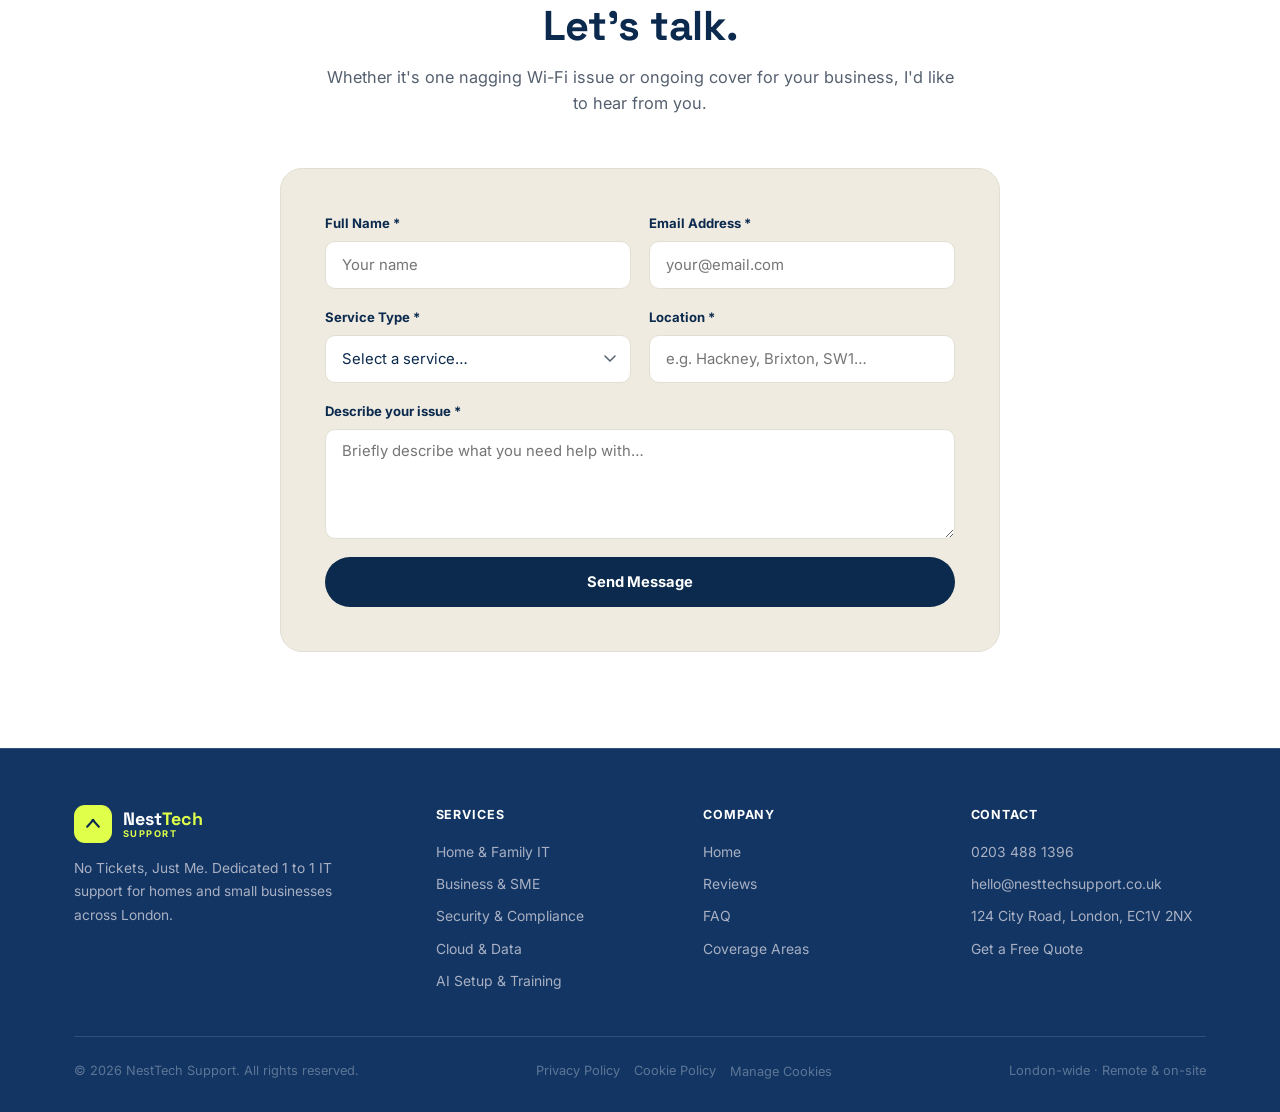
==== commit d5283267: "Revert Wi-Fi Networking and "Just me" cards to the original white background Only AI Training and Se" ====
--- a/index.html
+++ b/index.html
@@ -200,9 +200,6 @@
   .split-card-amber { border-radius: var(--r); background: var(--amber); color: var(--ink); padding: 40px; display: flex; flex-direction: column; justify-content: center; }
   .split-card-amber h3 { font-size: clamp(1.35rem, 2.6vw, 1.7rem); margin-bottom: 14px; }
   .split-card-amber p { color: rgba(11,42,77,.72); font-size: .98rem; margin-bottom: 18px; }
-  .split-card-dark { border-radius: var(--r); background: var(--ink); color: var(--white); padding: 40px; display: flex; flex-direction: column; justify-content: center; border: 1px solid var(--edge); }
-  .split-card-dark h3 { font-size: clamp(1.35rem, 2.6vw, 1.7rem); margin-bottom: 14px; color: var(--white); }
-  .split-card-dark p { color: var(--body-d); font-size: .98rem; margin-bottom: 18px; }
 
   /* ============ HALFTONE IMPACT BAND ============ */
   .impact-band { position: relative; background: var(--ink); min-height: 380px; display: flex; align-items: flex-end; overflow: hidden; padding: 0; }
@@ -421,17 +418,17 @@
           <h3><mark class="hl-dark">AI Training:</mark> Confident, everyday use of AI tools.</h3>
           <p>Setup and hands-on training for ChatGPT, Copilot and Gemini, explained in plain English, so you and your team use AI safely and with confidence.</p>
         </div>
-        <div class="split-card-dark">
+        <div class="split-card-paper">
           <h3><mark class="hl-amber">Wi-Fi &amp; Networking:</mark> Fewer dead spots, faster everything.</h3>
           <p>I quantify where your signal actually drops, then design and install a network that reaches every room, ready for streaming, video calls and working from home without the buffering.</p>
         </div>
       </div>
 
       <div class="split-row fade-up">
-        <div class="split-card-dark">
+        <div class="split-card-paper">
           <h3>Meet the smarter way to get IT support: <mark class="hl-amber">Just me.</mark></h3>
           <p>From the first phone call to ongoing support, you get one dedicated engineer who already knows your setup, not a rotating team behind a ticket number.</p>
-          <a href="#about" class="btn btn-amber" style="align-self:flex-start;">Learn more</a>
+          <a href="#about" class="btn btn-ink" style="align-self:flex-start;">Learn more</a>
         </div>
         <div class="split-card-amber">
           <h3>Security Services: <mark class="hl-dark">real protection, properly set up.</mark></h3>
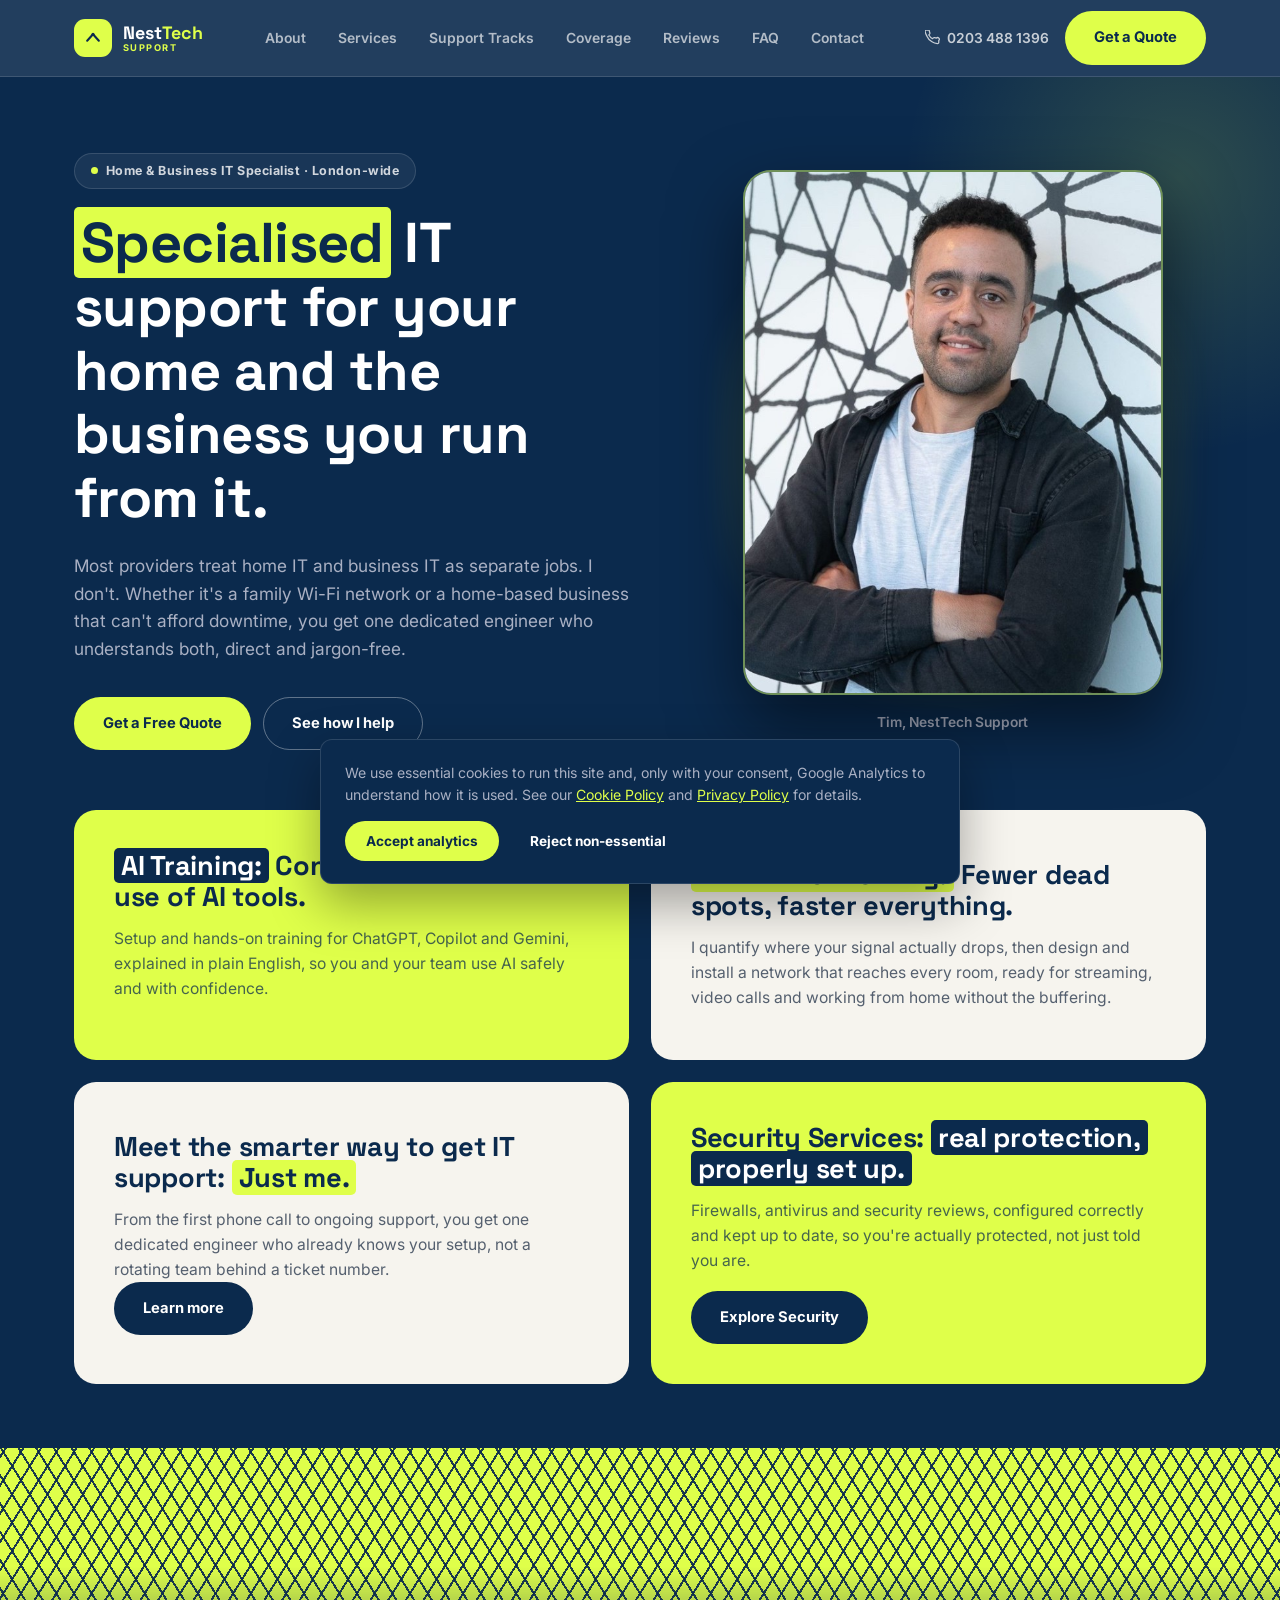
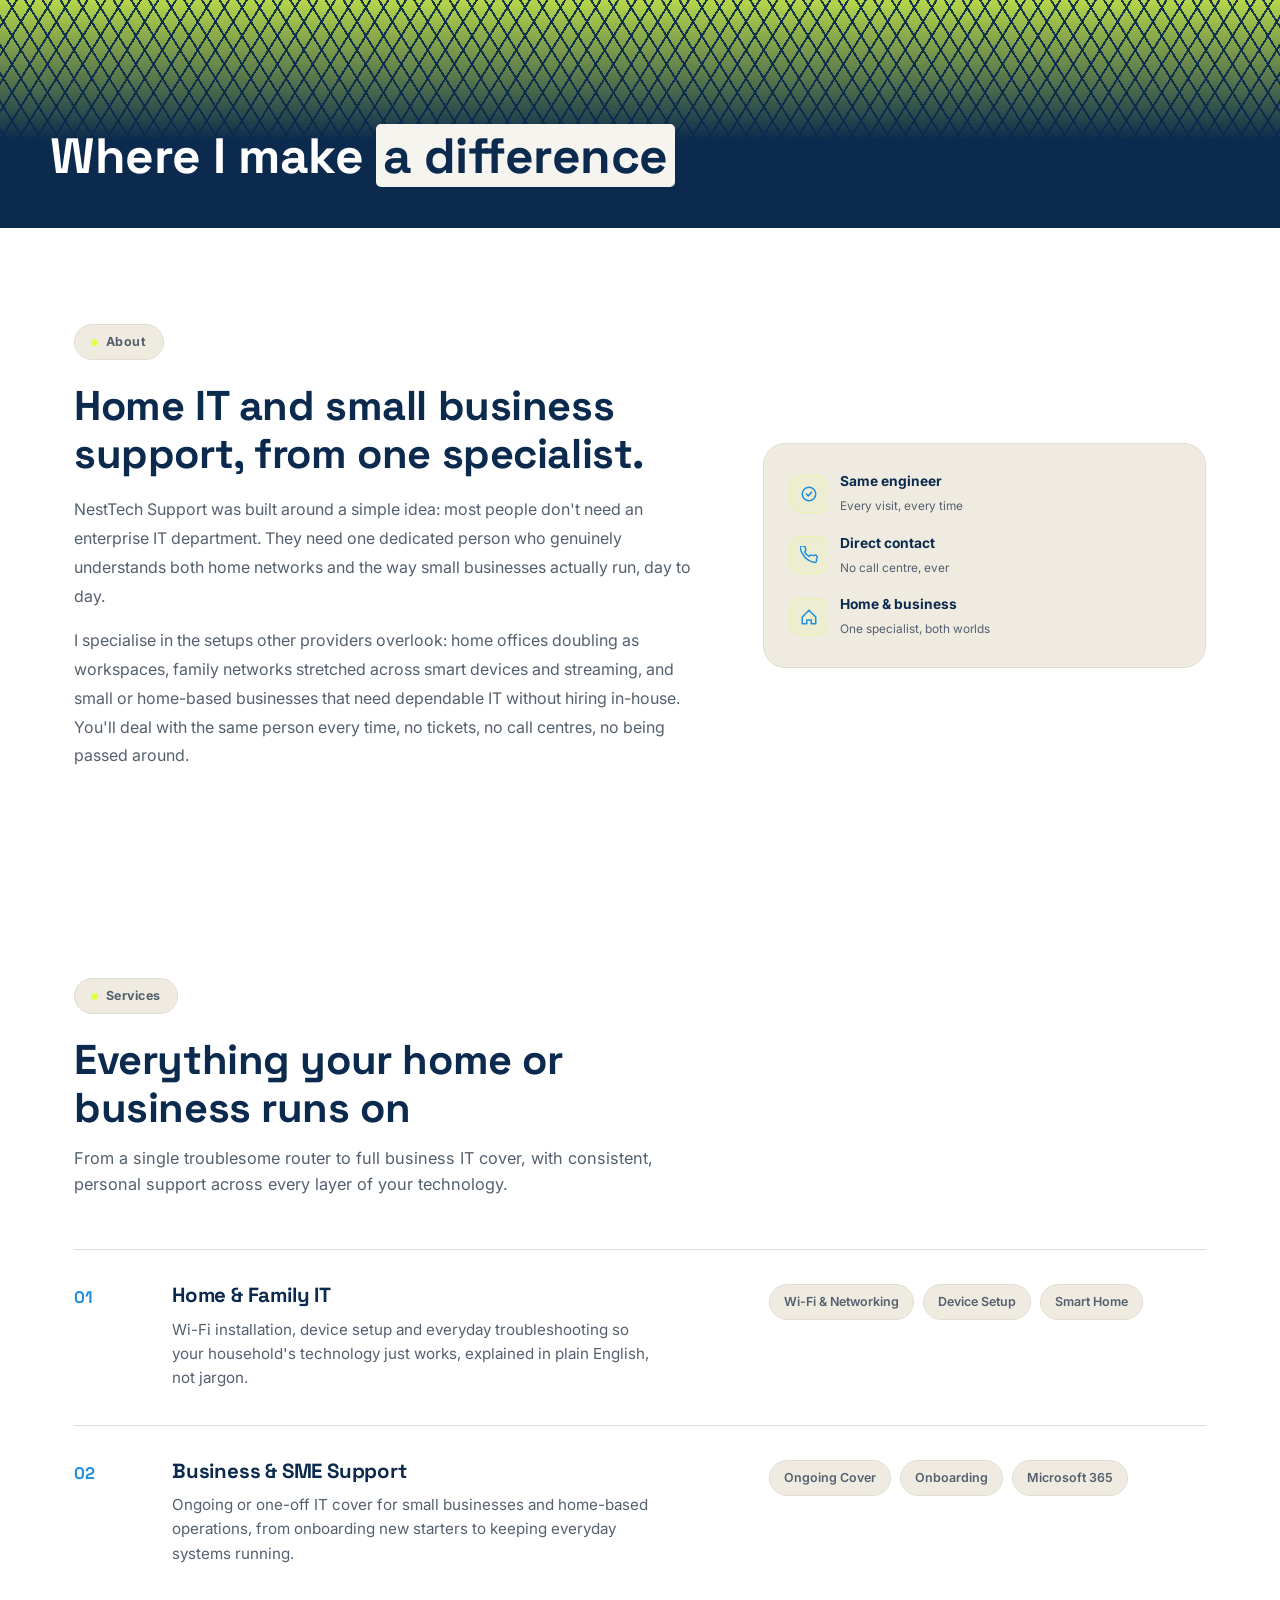
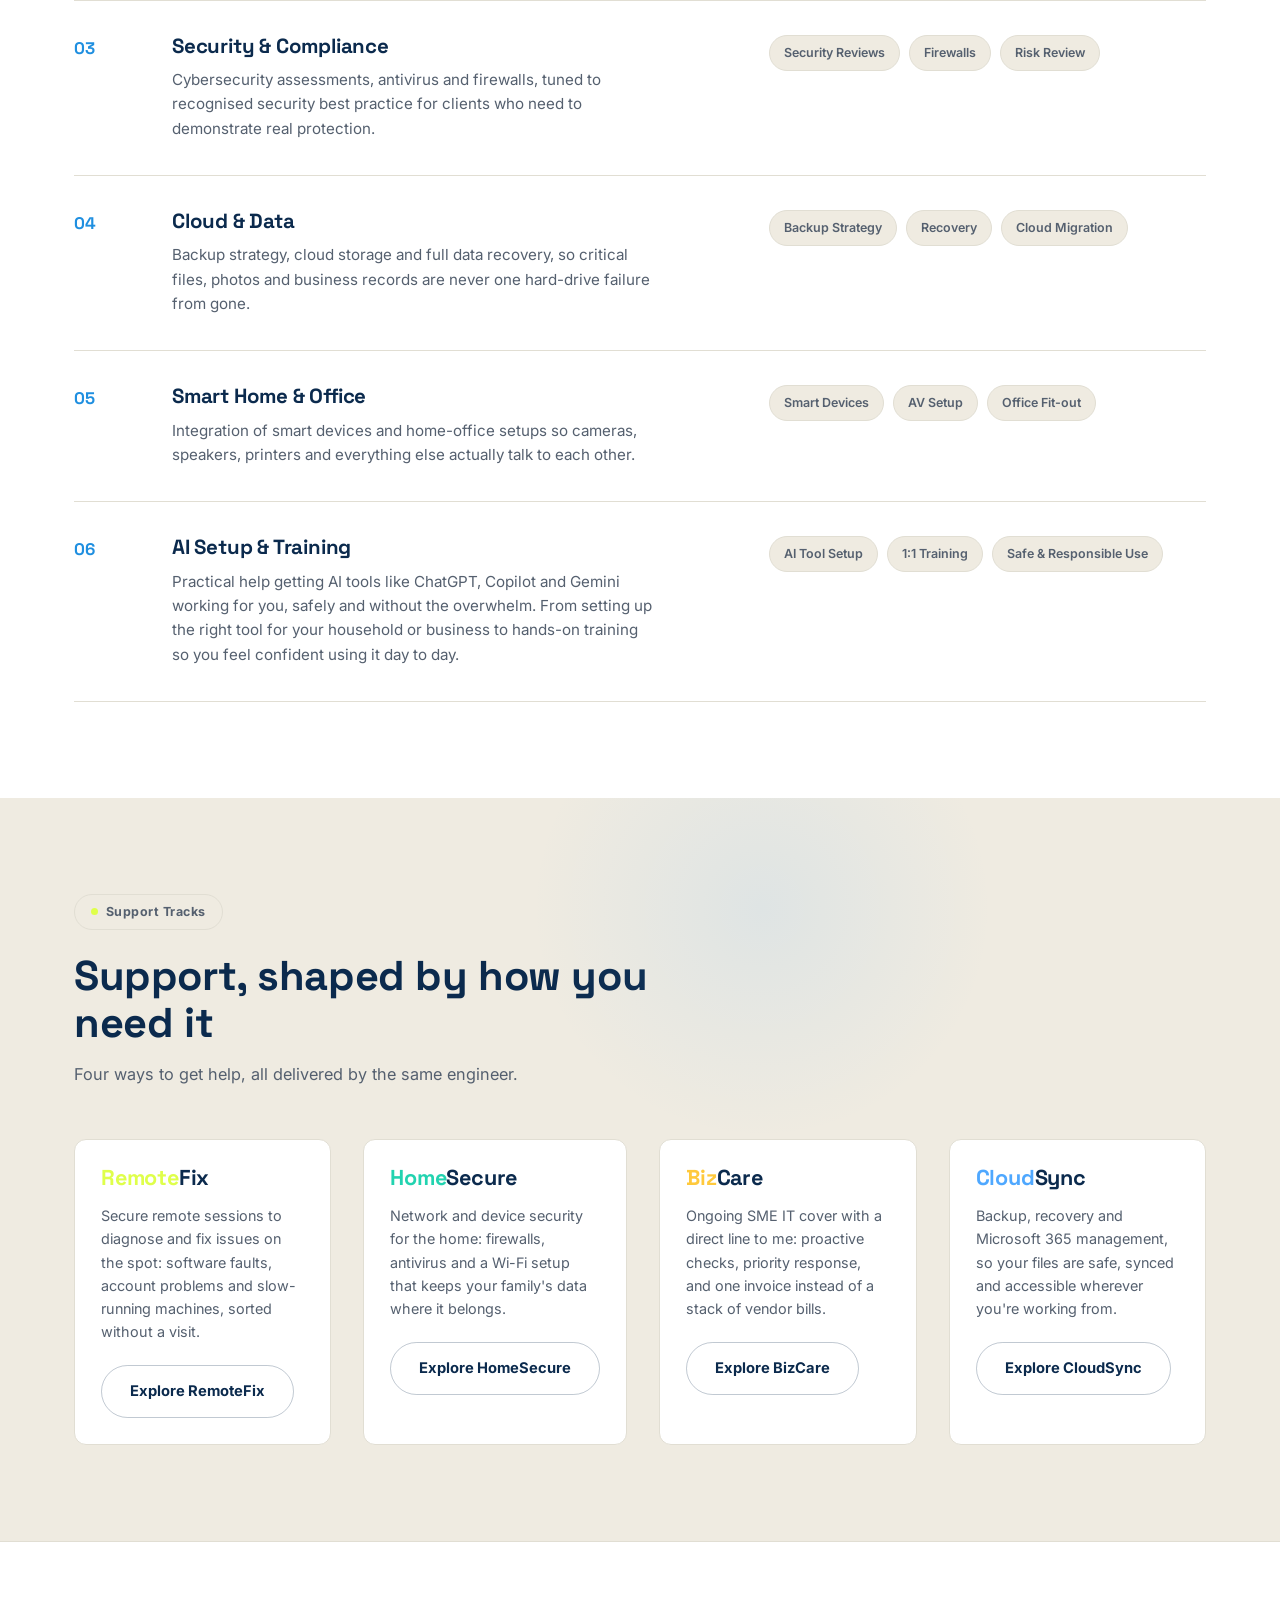
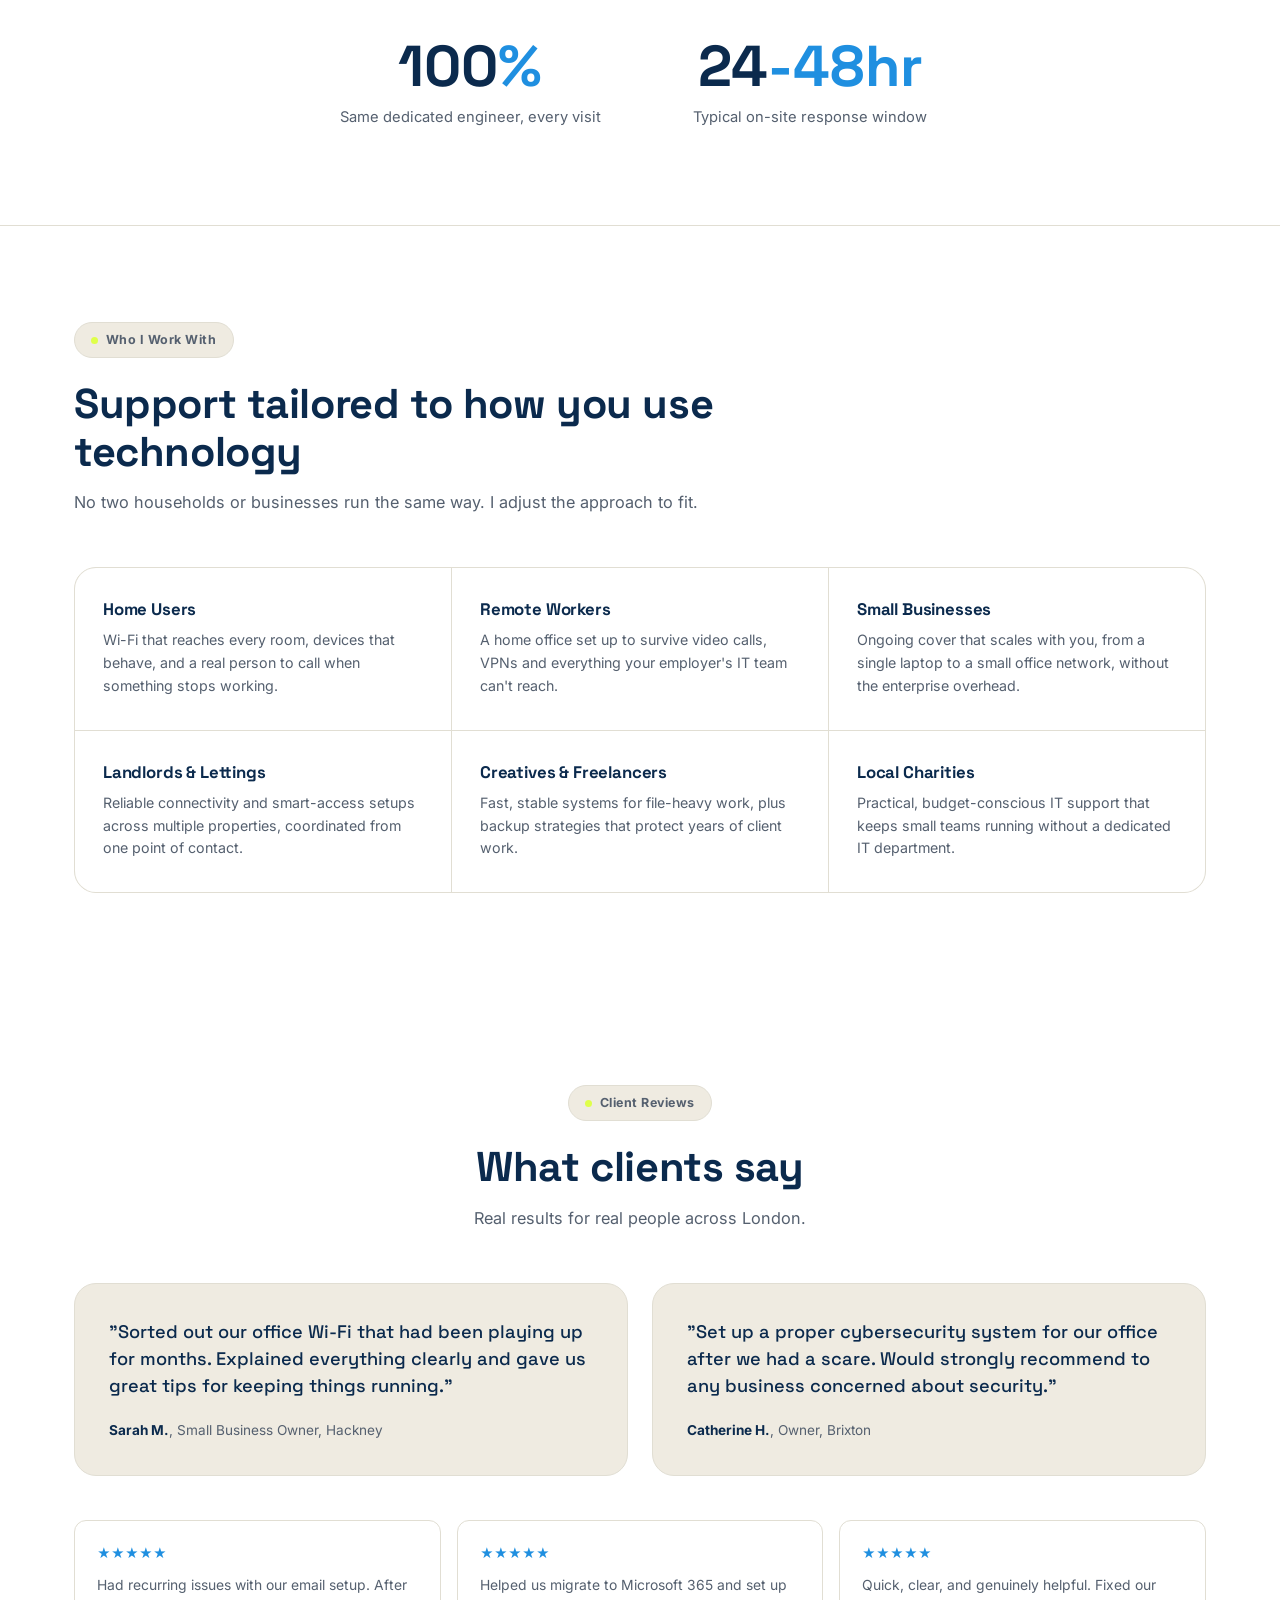
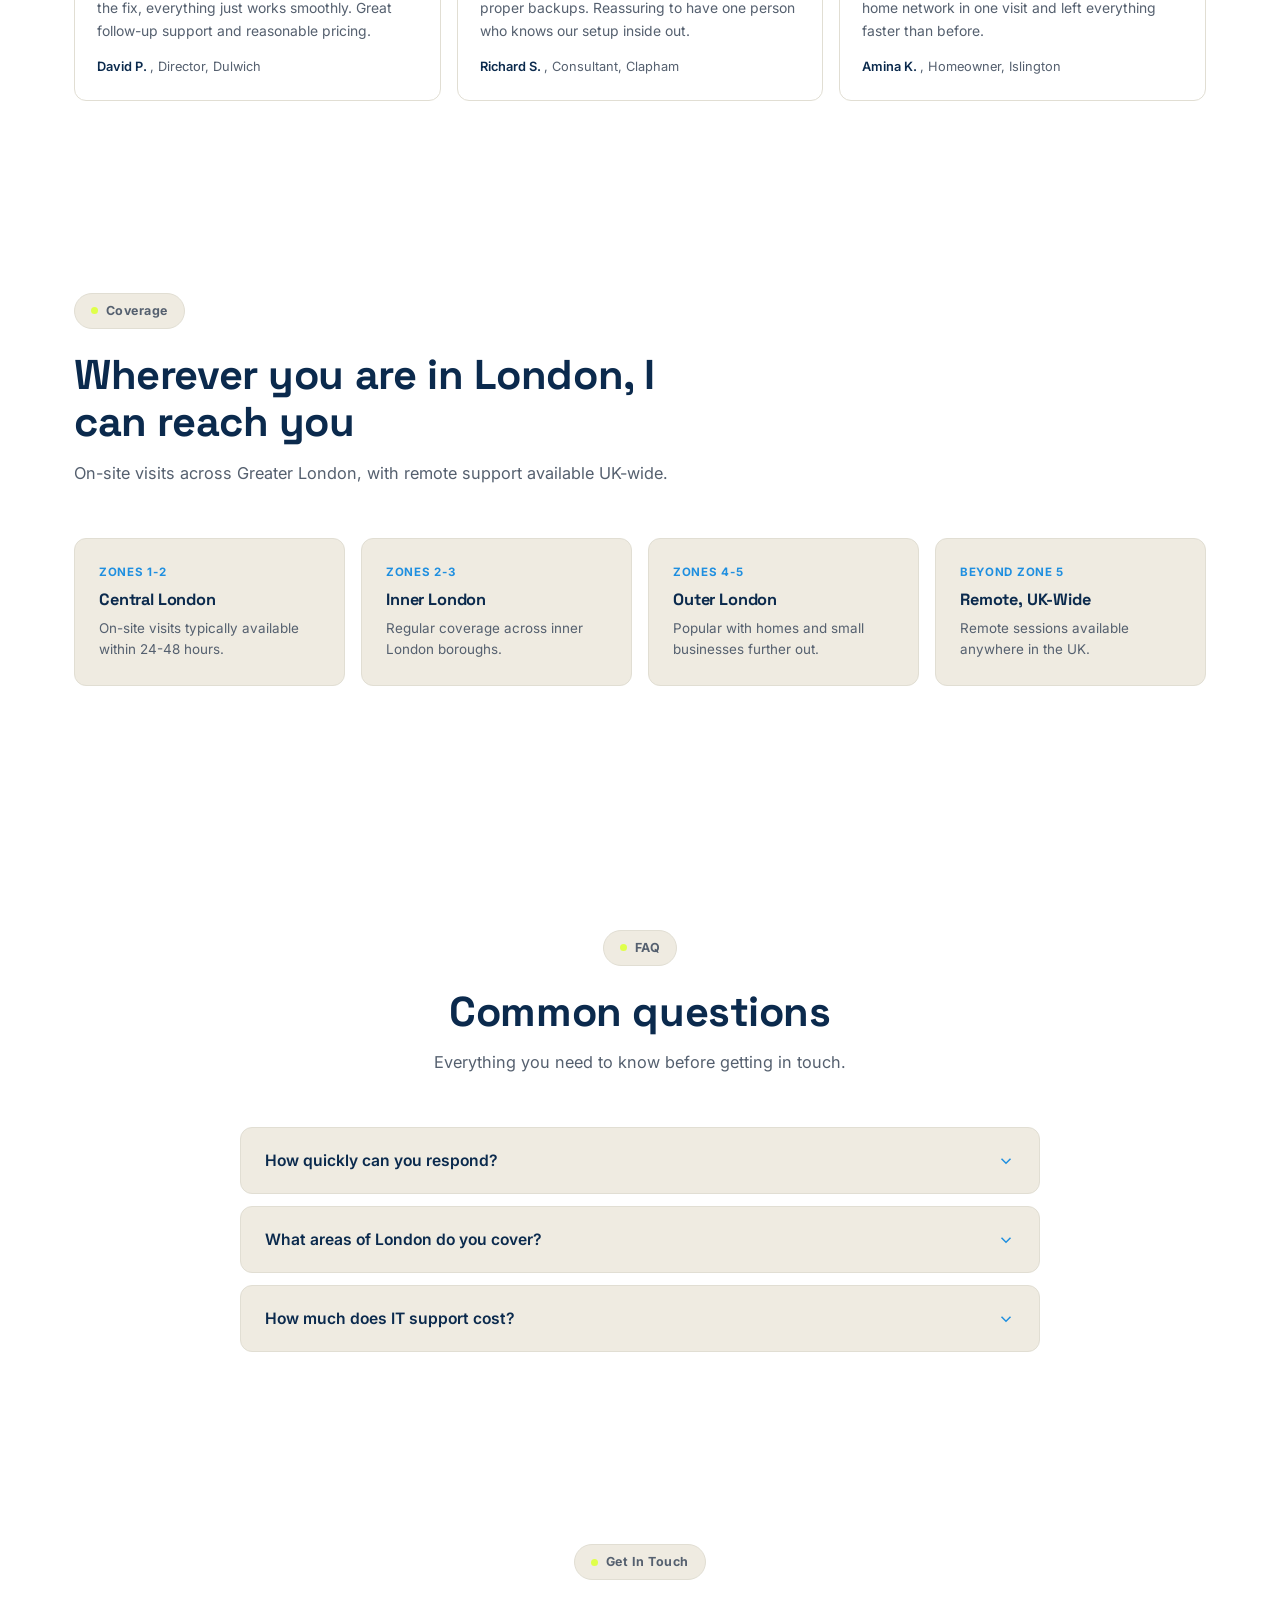
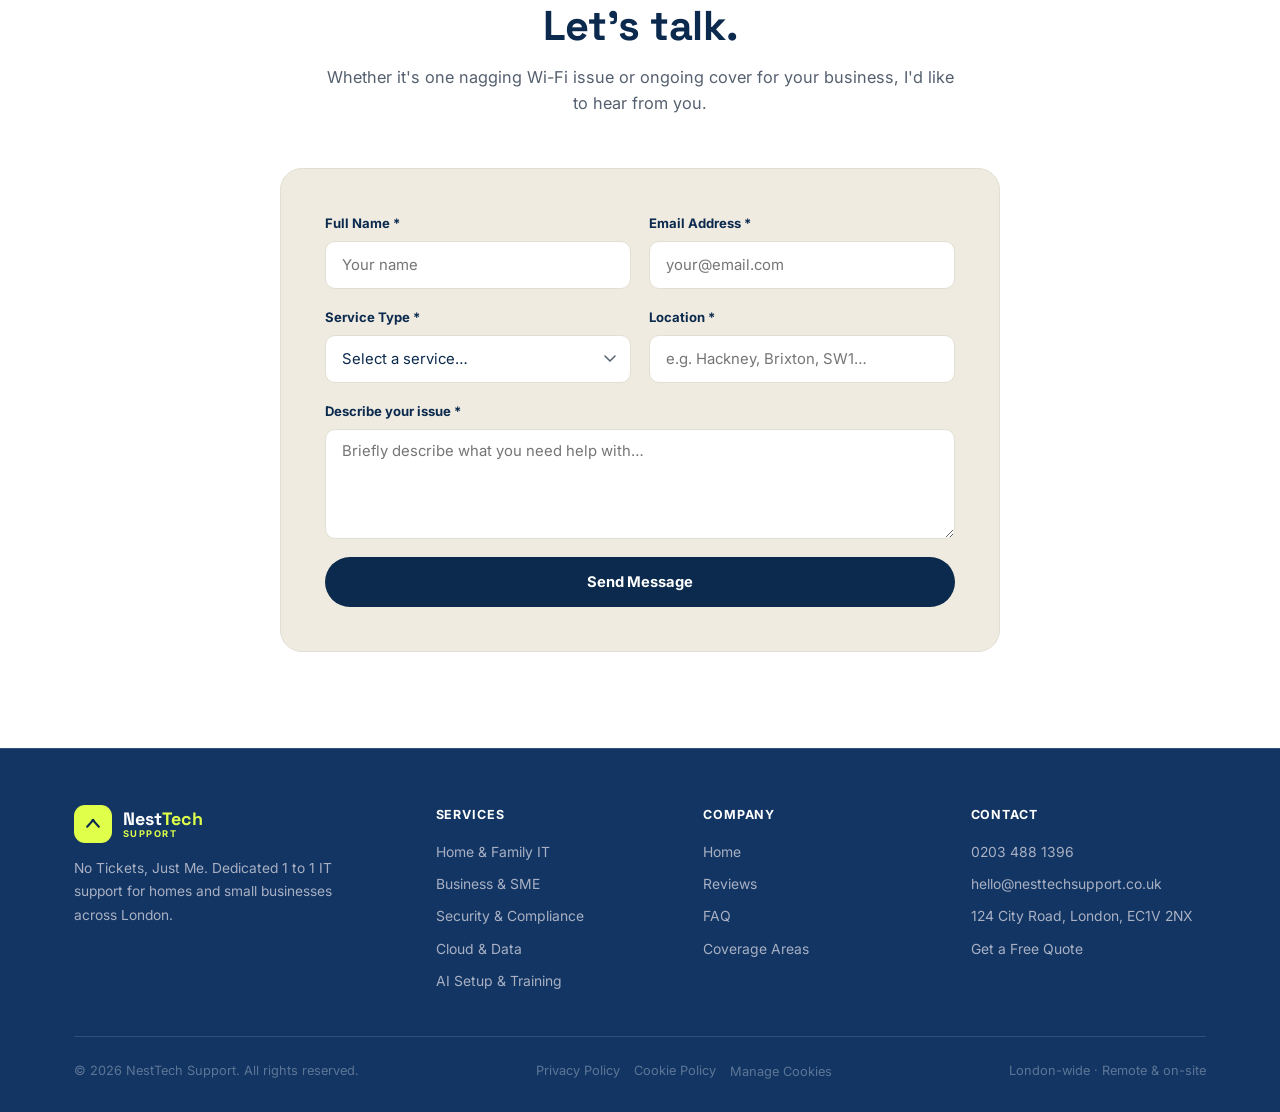
==== commit 2b7da4d1: "Replace "dodgy" with "troublesome" in services intro Co-Authored-By: Claude Opus 5.5 <noreply@anthro" ====
--- a/index.html
+++ b/index.html
@@ -473,7 +473,7 @@
     <div class="section-header">
       <div class="eyebrow-pill"><span class="dot"></span>Services</div>
       <h2>Everything your home or business runs on</h2>
-      <p>From a single dodgy router to full business IT cover, with consistent, personal support across every layer of your technology.</p>
+      <p>From a single troublesome router to full business IT cover, with consistent, personal support across every layer of your technology.</p>
     </div>
     <div class="cap-list">
       <div class="cap-row fade-up">
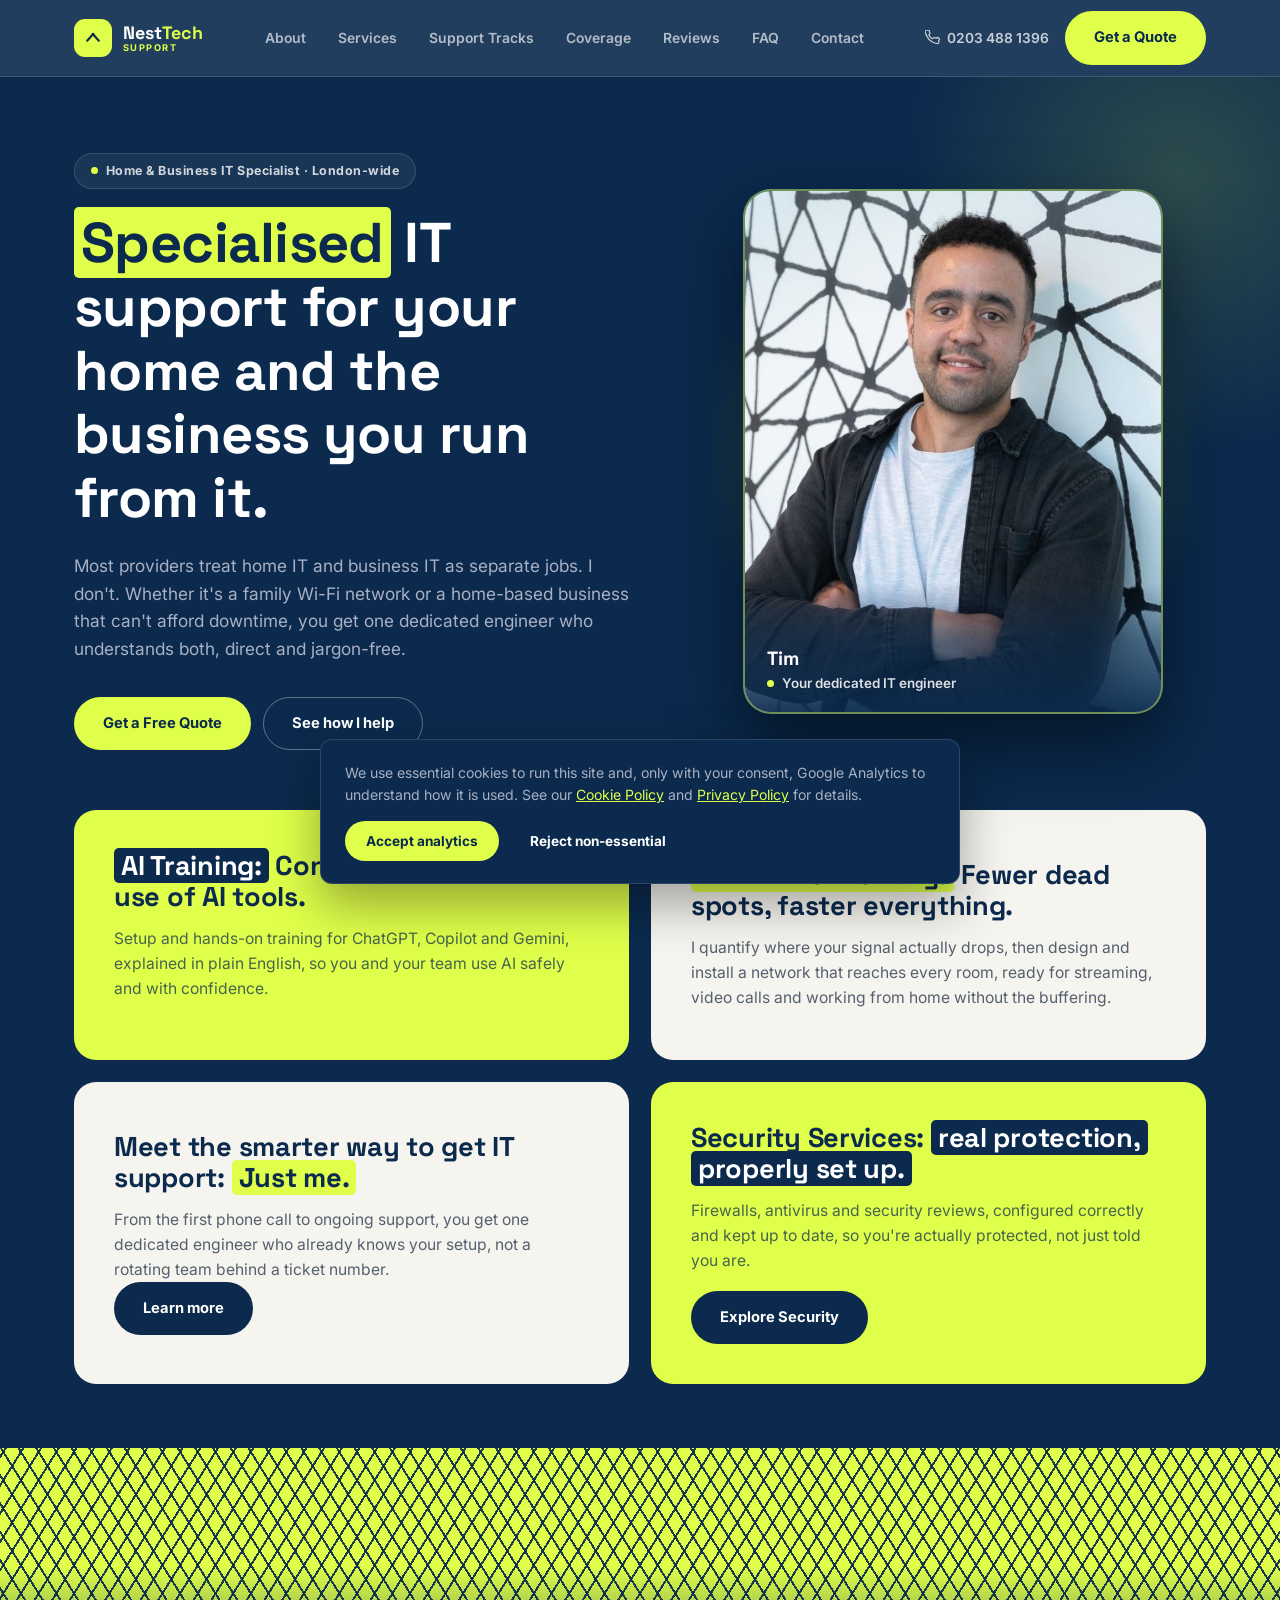
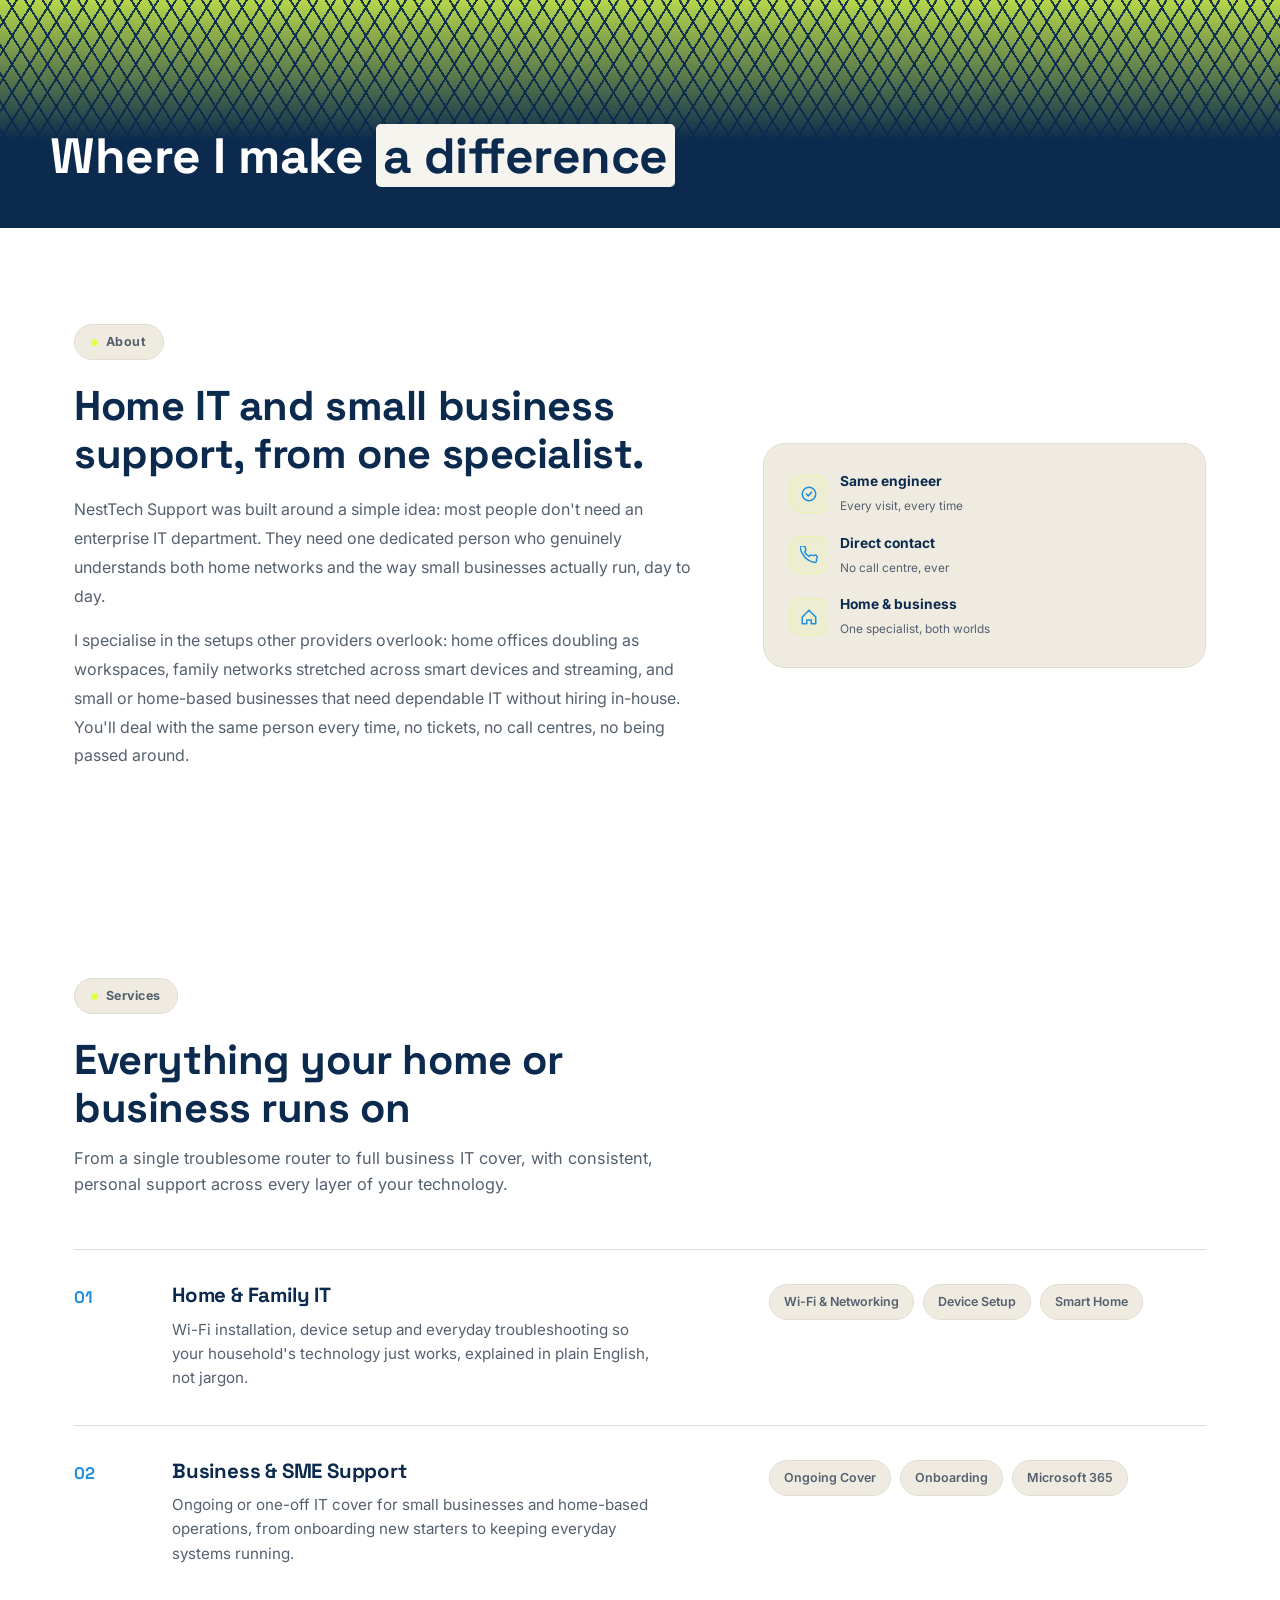
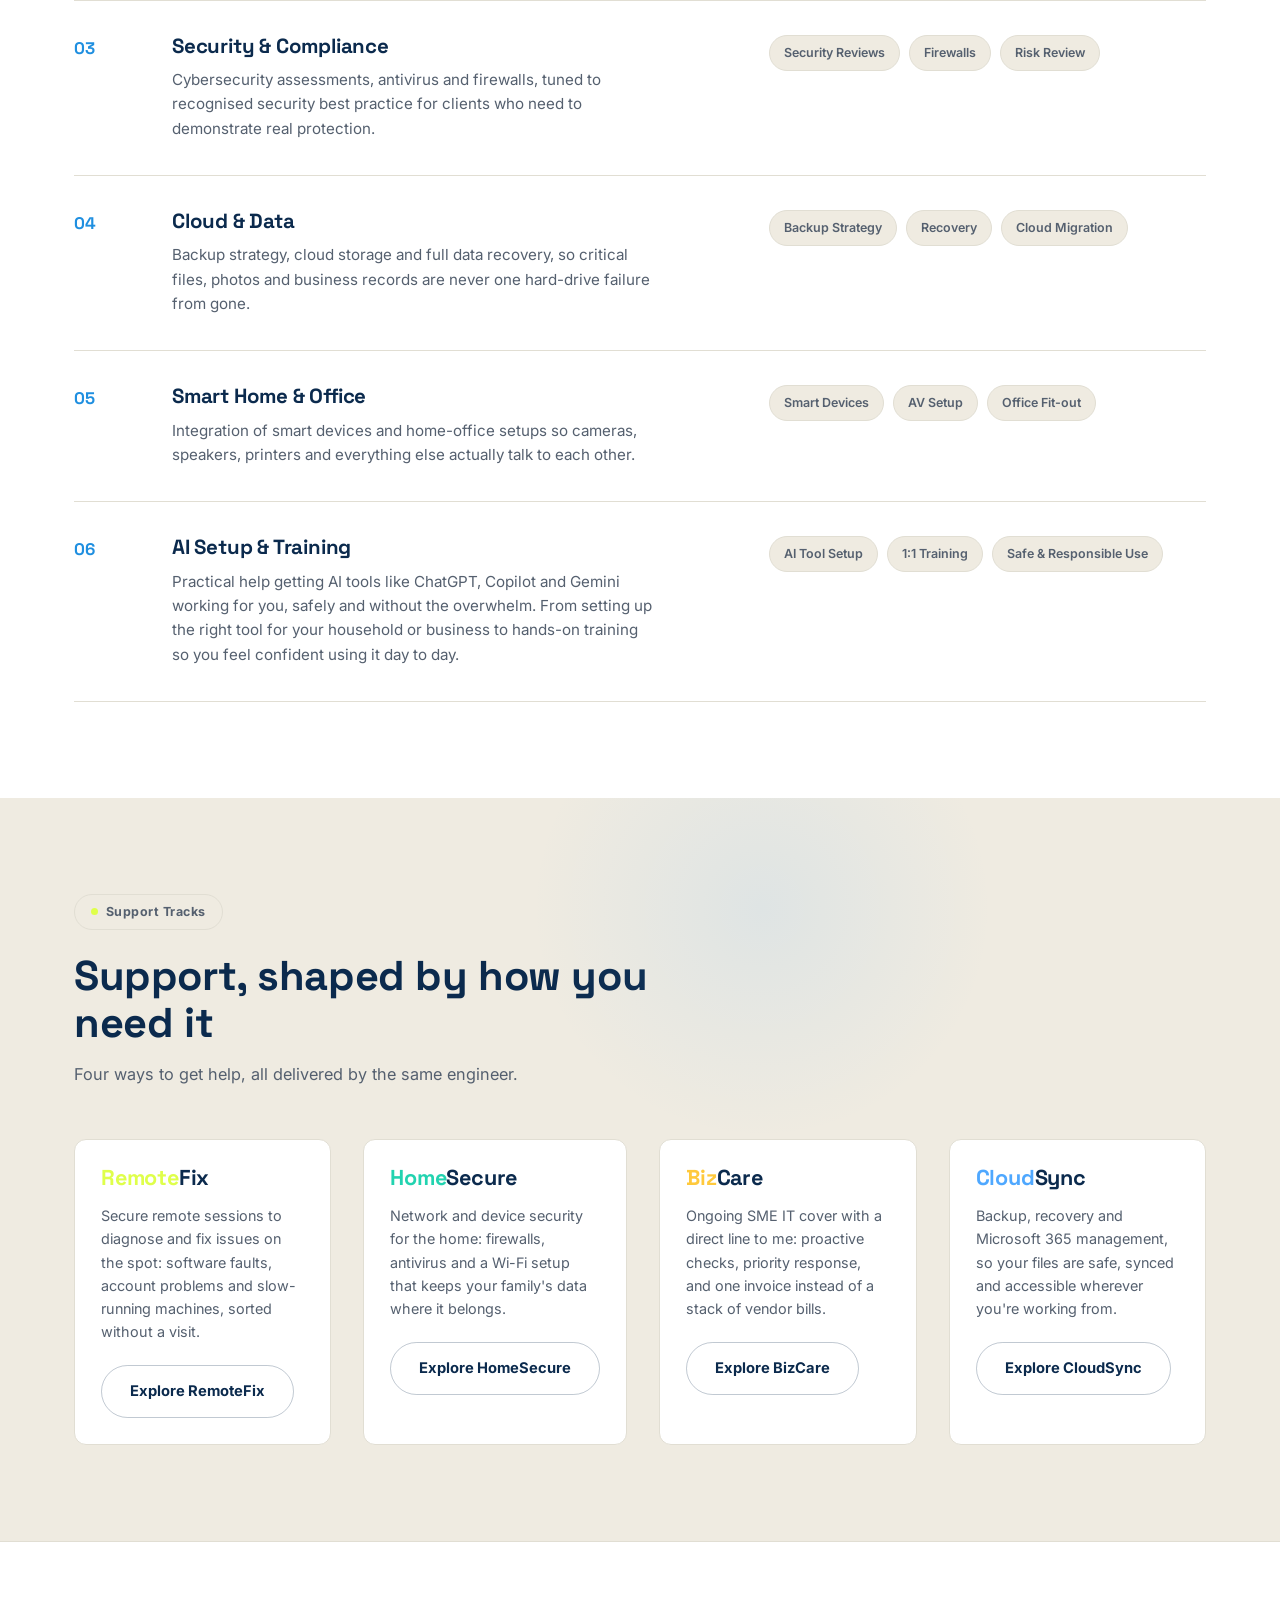
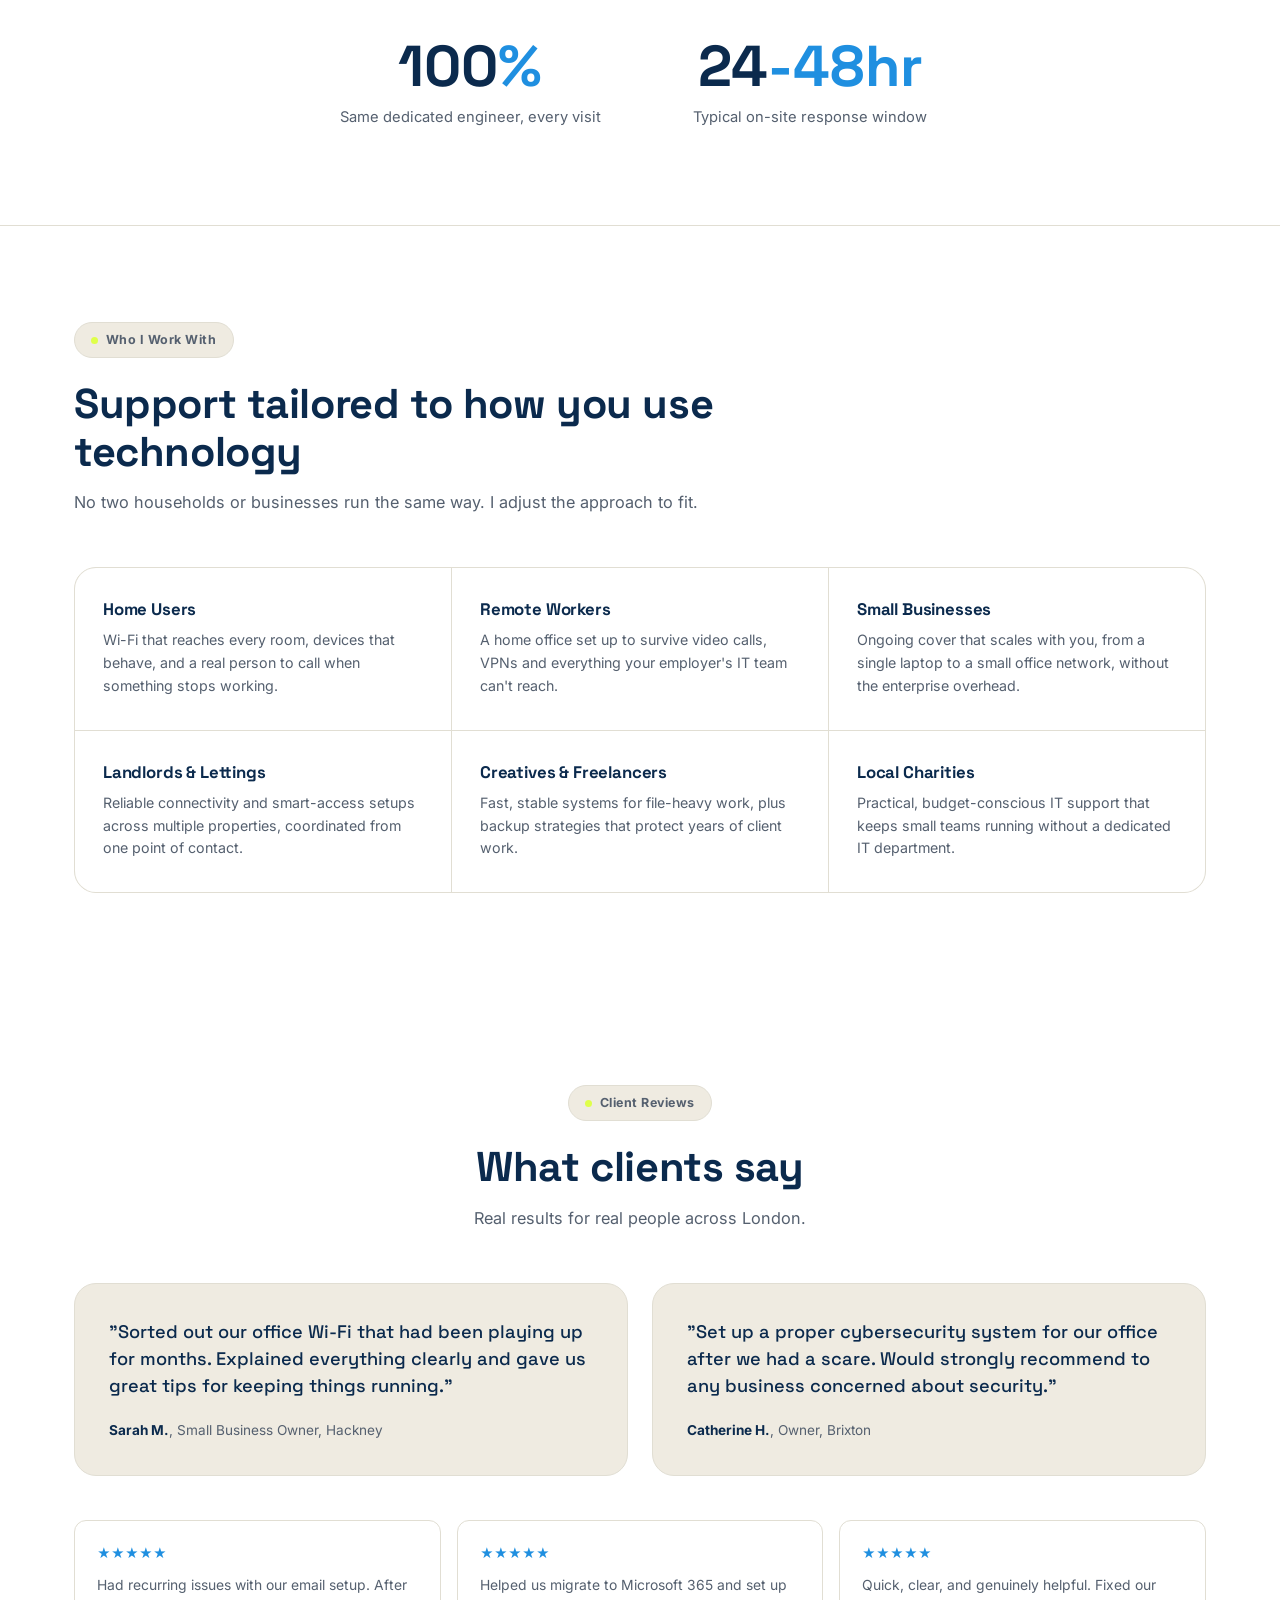
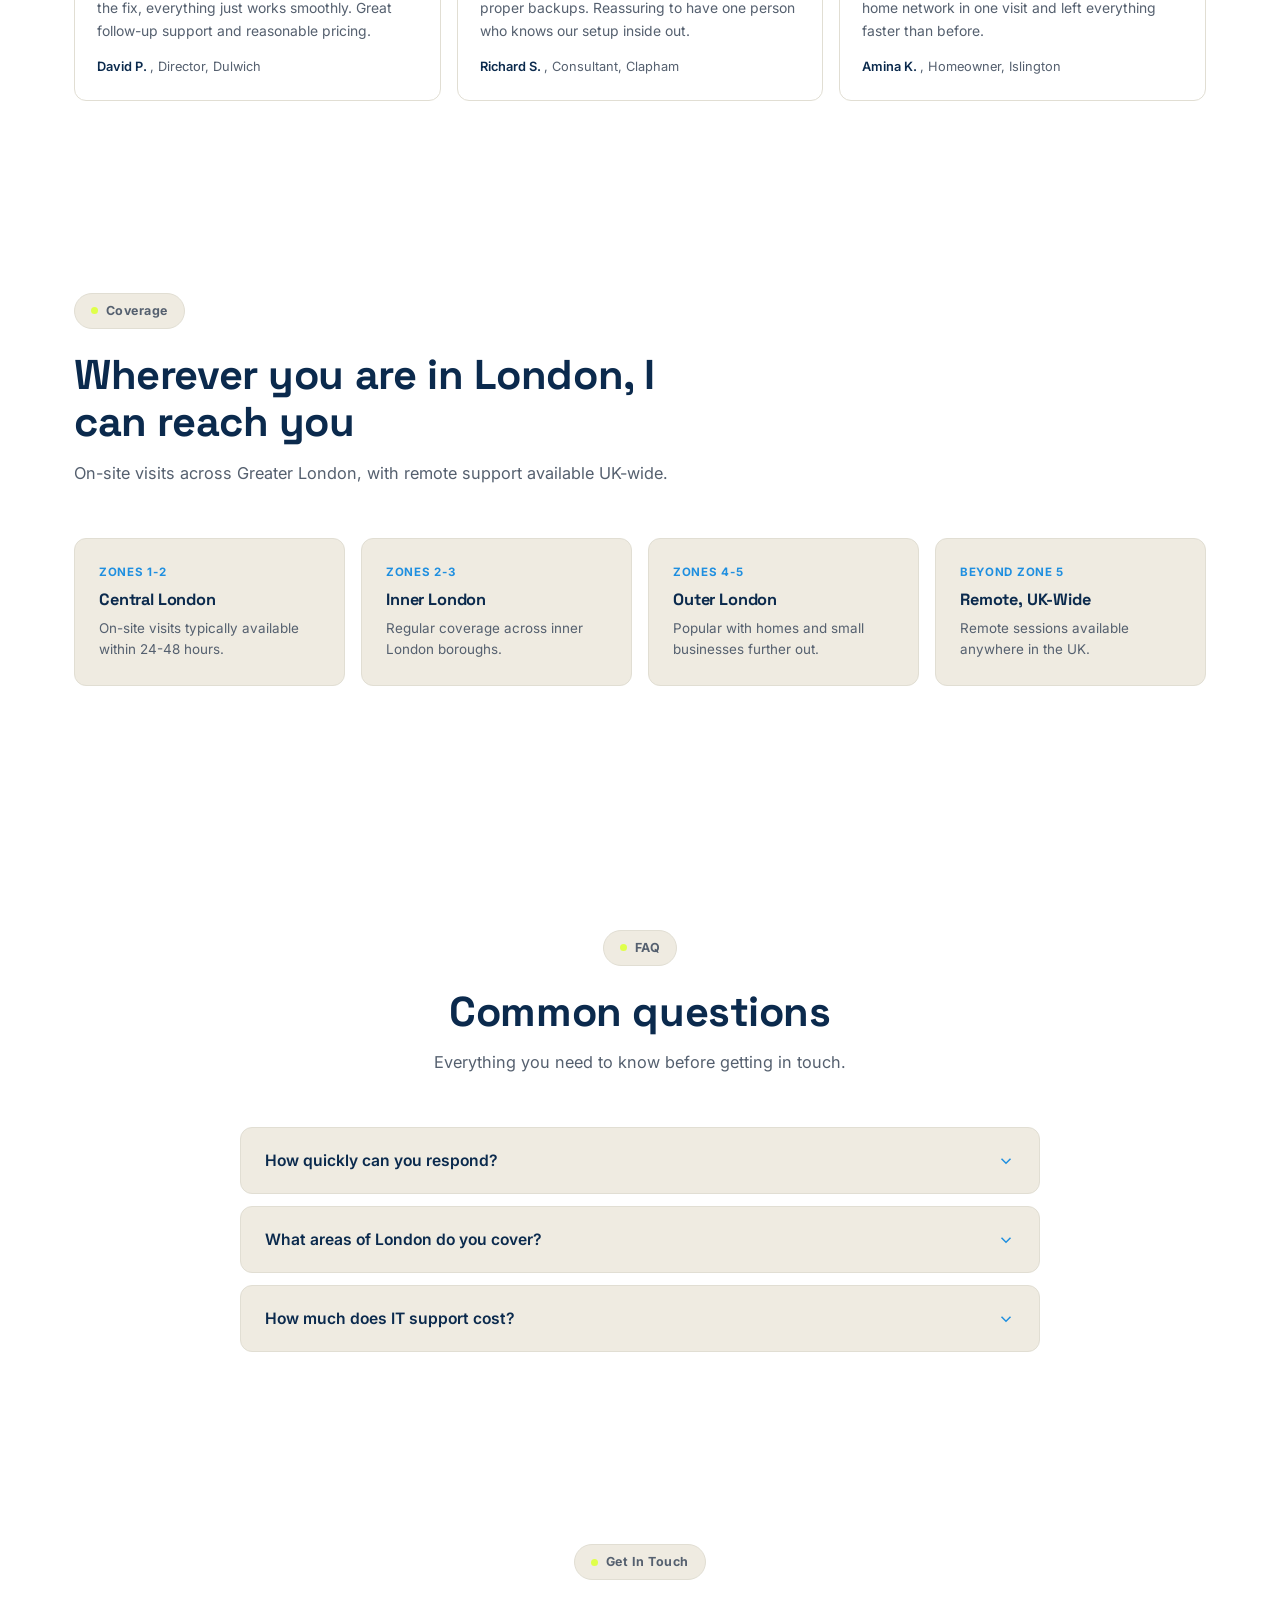
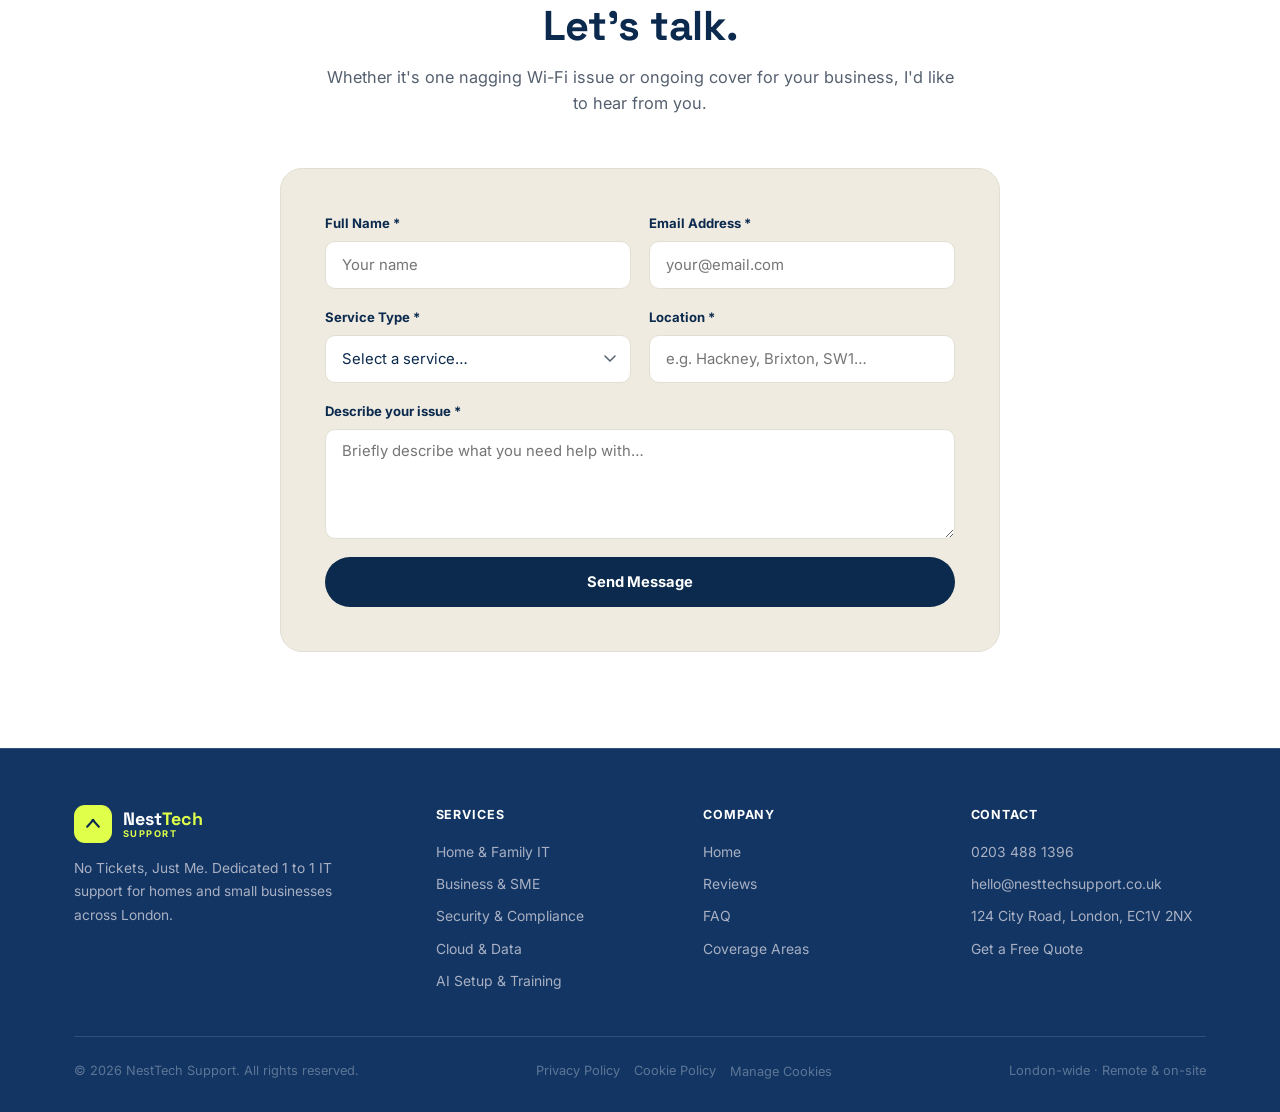
==== commit b9139a69: "Move hero photo caption onto the photo as a name label The caption sat loose under the floating phot" ====
--- a/index.html
+++ b/index.html
@@ -35,7 +35,6 @@
     { "@type": "Country", "name": "United Kingdom" }
   ],
   "openingHours": "Mo-Sa 08:00-20:00",
-  "priceRange": "££",
   "knowsAbout": ["Home Wi-Fi and networking", "Small business IT support", "Cybersecurity and firewalls", "Cloud backup and data recovery", "Smart home setup", "Microsoft 365", "AI tools setup and training"],
   "hasOfferCatalog": {
     "@type": "OfferCatalog",
@@ -69,7 +68,7 @@
     {
       "@type": "Question",
       "name": "How much does IT support cost?",
-      "acceptedAnswer": { "@type": "Answer", "text": "Remote sessions start from £45 and on-site visits from £75. A free quote is always available before any work begins, no hidden charges." }
+      "acceptedAnswer": { "@type": "Answer", "text": "A free quote is always available before any work begins, no hidden charges." }
     }
   ]
 }
@@ -185,7 +184,10 @@
   .hero-photo-glow { position: absolute; inset: -30px; background: radial-gradient(circle, rgba(223,255,74,.35), transparent 68%); filter: blur(10px); z-index: 0; animation: glowPulse 5s ease-in-out infinite; }
   .hero-photo-frame { position: relative; z-index: 1; border-radius: 28px; overflow: hidden; aspect-ratio: 4 / 5; box-shadow: 0 30px 70px rgba(0,0,0,.5); border: 2px solid rgba(223,255,74,.45); animation: floatY 6s ease-in-out infinite; background: var(--panel); }
   .hero-photo-frame img { width: 100%; height: 100%; object-fit: cover; display: block; }
-  .hero-photo-caption { text-align: center; margin-top: 16px; font-size: .86rem; color: var(--body-d); font-weight: 600; }
+  .hero-photo-caption { position: absolute; left: 0; right: 0; bottom: 0; margin: 0; padding: 64px 22px 20px; background: linear-gradient(to top, rgba(11,42,77,.92), rgba(11,42,77,.55) 55%, rgba(11,42,77,0)); color: var(--white); line-height: 1.3; }
+  .hero-photo-caption strong { display: block; font-family: 'Space Grotesk', sans-serif; font-size: 1.2rem; font-weight: 700; letter-spacing: -.01em; }
+  .hero-photo-caption span { display: flex; align-items: center; gap: 8px; margin-top: 3px; font-size: .84rem; font-weight: 600; color: rgba(255,255,255,.86); }
+  .hero-photo-caption span::before { content: ''; width: 7px; height: 7px; border-radius: 50%; background: var(--amber); flex-shrink: 0; }
 
   @keyframes floatY { 0%, 100% { transform: translateY(0); } 50% { transform: translateY(-14px); } }
   @keyframes glowPulse { 0%, 100% { opacity: .55; transform: scale(1); } 50% { opacity: .9; transform: scale(1.05); } }
@@ -406,8 +408,8 @@
         <div class="hero-photo-glow"></div>
         <div class="hero-photo-frame">
           <img id="profile-img" src="nesttech-support-it-engineer-london.jpg" alt="Tim, IT support engineer for NestTech Support, London" />
-        </div>
-        <p class="hero-photo-caption">Tim, NestTech Support</p>
+          <p class="hero-photo-caption"><strong>Tim</strong><span>Your dedicated IT engineer</span></p>
+        </div>
       </div>
     </div>
 
@@ -670,7 +672,7 @@
       </details>
       <details class="faq-item">
         <summary>How much does IT support cost?<svg width="18" height="18" fill="none" viewBox="0 0 24 24" stroke="currentColor" stroke-width="2"><path d="M6 9l6 6 6-6"/></svg></summary>
-        <p>Remote sessions start from £45 and on-site visits from £75. A free quote is always available before any work begins, no hidden charges.</p>
+        <p>A free quote is always available before any work begins, no hidden charges.</p>
       </details>
     </div>
   </div>
